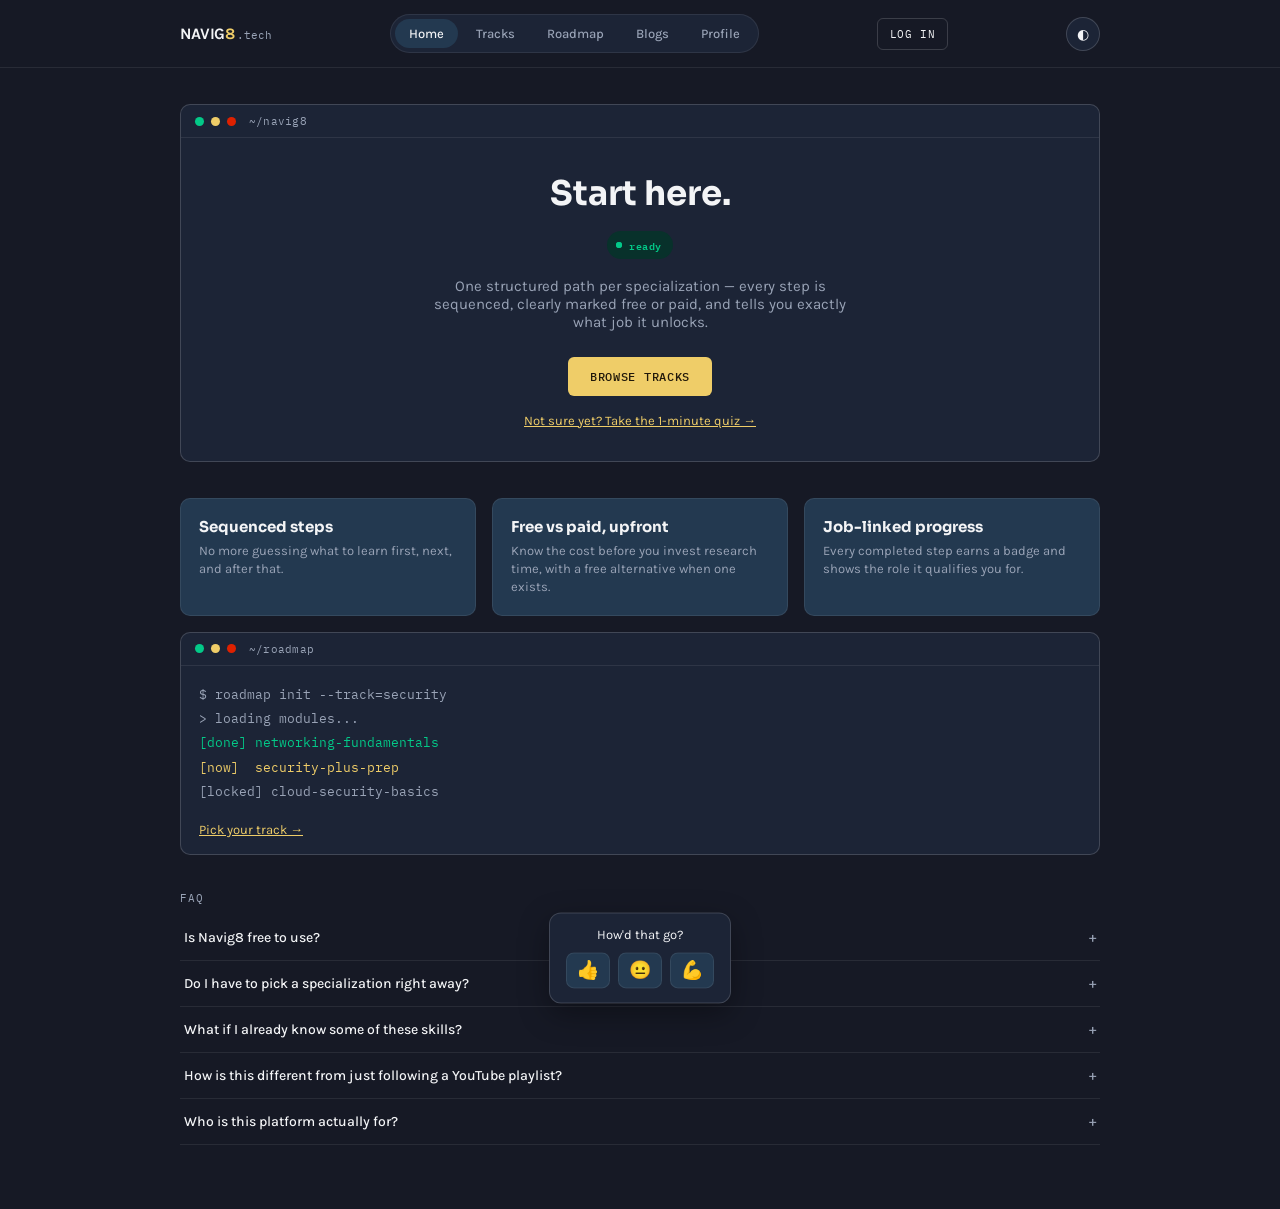
==== index.html @ 95a13a8b "docs: revamp README with professional badges, architecture, and documentation" ====
<!DOCTYPE html>
<html lang="en">

<head>
  <meta charset="UTF-8">
  <meta name="viewport" content="width=device-width, initial-scale=1, viewport-fit=cover">
  <title>Navig8</title>
  <link rel="preconnect" href="https://fonts.googleapis.com">
  <link rel="preconnect" href="https://fonts.gstatic.com" crossorigin>
  <link
    href="https://fonts.googleapis.com/css2?family=Sora:wght@400;600;700;800&family=Karla:wght@400;500;700&family=IBM+Plex+Mono:wght@400;500&display=swap"
    rel="stylesheet">
  <style>
    :root {
      --shadow-grey: #161925;
      --alabaster: #EAEAEA;
      --twilight: #233950;
      --gold: #EFCD68;
      --emerald: #03C988;
      --ochre: #DE2100;

      --bg: var(--shadow-grey);
      --surface: var(--twilight);
      --surface-soft: #1c2436;
      --text: #F3F4F6;
      --text-muted: #99A3B6;
      --border: rgba(255, 255, 255, 0.08);
      --border-strong: rgba(255, 255, 255, 0.16);

      --free-bg: #08312B;
      --free-text: var(--emerald);
      --paid-bg: #3A1409;
      --paid-text: #F0806B;
      --gold-bg: #3A331B;
      --gold-text: var(--gold);
    }

    :root[data-theme="light"] {
      --bg: var(--alabaster);
      --surface: #D2DAEA;
      --surface-soft: #DEE5F1;
      --text: #1B2333;
      --text-muted: #5B6576;
      --border: #B8C4DC;
      --border-strong: #9FB0CF;

      --free-bg: #DEF7EE;
      --free-text: #03966F;
      --paid-bg: #FBE2DC;
      --paid-text: var(--ochre);
      --gold-bg: #FBF0D6;
      --gold-text: #9A7A1E;
    }

    * {
      box-sizing: border-box;
    }

    html,
    body {
      margin: 0;
      height: 100%;
    }

    body {
      background: var(--bg);
      color: var(--text);
      font-family: 'Karla', sans-serif;
      padding-top: env(safe-area-inset-top, 0px);
      padding-bottom: env(safe-area-inset-bottom, 0px);
      -webkit-font-smoothing: antialiased;
      transition: background .2s ease, color .2s ease;
    }

    h1,
    h2,
    h3 {
      font-family: 'Sora', sans-serif;
      margin: 0;
    }

    .mono {
      font-family: 'IBM Plex Mono', monospace;
      letter-spacing: .03em;
    }

    .eyebrow {
      font-family: 'IBM Plex Mono', monospace;
      text-transform: uppercase;
      font-size: 11px;
      letter-spacing: .08em;
      color: var(--text-muted);
    }

    header {
      position: sticky;
      top: 0;
      z-index: 10;
      padding-top: env(safe-area-inset-top, 0px);
      background: var(--bg);
      border-bottom: 1px solid var(--border);
    }

    .nav-inner {
      max-width: 960px;
      margin: 0 auto;
      padding: 14px 20px;
      display: flex;
      align-items: center;
      justify-content: space-between;
      gap: 16px;
    }

    .brand {
      font-size: 16px;
      font-weight: 700;
      letter-spacing: -.01em;
    }

    .brand span {
      color: var(--gold);
    }

    .brand .domain {
      font-family: 'IBM Plex Mono', monospace;
      font-size: 11px;
      color: var(--text-muted);
      font-weight: 400;
      letter-spacing: 0;
      margin-left: 2px;
    }

    nav.tabs {
      display: flex;
      gap: 4px;
      background: var(--surface-soft);
      border: 1px solid var(--border);
      border-radius: 999px;
      padding: 4px;
    }

    nav.tabs button {
      font-family: 'Karla', sans-serif;
      font-size: 13px;
      font-weight: 500;
      background: none;
      border: none;
      color: var(--text-muted);
      padding: 7px 14px;
      border-radius: 999px;
      cursor: pointer;
    }

    nav.tabs button.active {
      background: var(--surface);
      color: var(--text);
    }

    .theme-btn {
      width: 34px;
      height: 34px;
      border-radius: 50%;
      border: 1px solid var(--border-strong);
      background: var(--surface-soft);
      color: var(--text);
      cursor: pointer;
      font-size: 14px;
    }

    .hamburger-btn {
      display: none;
      width: 34px;
      height: 34px;
      border-radius: 8px;
      border: 1px solid var(--border-strong);
      background: var(--surface-soft);
      color: var(--text);
      cursor: pointer;
      align-items: center;
      justify-content: center;
      font-size: 16px;
    }

    @media (max-width:640px) {
      .hamburger-btn {
        display: flex;
      }

      nav.tabs {
        position: fixed;
        top: 0;
        left: 0;
        right: 0;
        height: 100vh;
        flex-direction: column;
        align-items: stretch;
        border-radius: 0;
        background: var(--bg);
        padding: calc(env(safe-area-inset-top, 0px) + 70px) 20px 20px;
        gap: 8px;
        transform: translateY(-100%);
        transition: transform .25s ease;
        z-index: 20;
      }

      nav.tabs.open {
        transform: translateY(0);
      }

      nav.tabs button {
        width: 100%;
        text-align: left;
        padding: 14px 16px;
        font-size: 15px;
      }

      .edit-form {
        grid-template-columns: 1fr;
      }
    }

    main {
      max-width: 960px;
      margin: 0 auto;
      padding: 36px 20px 64px;
    }

    .screen {
      display: none;
    }

    .screen.active {
      display: block;
      animation: fade .25s ease;
    }

    @keyframes fade {
      from {
        opacity: 0;
        transform: translateY(4px);
      }

      to {
        opacity: 1;
        transform: none;
      }
    }

    /* Terminal Design */
    .win {
      background: var(--surface-soft);
      border: 1px solid var(--border-strong);
      border-radius: 10px;
      overflow: hidden;
      position: relative;
    }

    .chrome {
      display: flex;
      align-items: center;
      gap: 7px;
      padding: 9px 14px;
      border-bottom: 1px solid var(--border);
    }

    .chrome .cdot {
      width: 9px;
      height: 9px;
      border-radius: 50%;
      flex: none;
    }

    .chrome .path {
      margin-left: 6px;
      font-family: 'IBM Plex Mono', monospace;
      font-size: 11px;
      color: var(--text-muted);
      letter-spacing: .02em;
    }

    .bracket {
      position: absolute;
      width: 14px;
      height: 14px;
      pointer-events: none;
    }

    .bracket.tl {
      top: -1px;
      left: -1px;
      border-top: 2px solid var(--gold);
      border-left: 2px solid var(--gold);
      border-radius: 5px 0 0 0;
    }

    .bracket.br {
      bottom: -1px;
      right: -1px;
      border-bottom: 2px solid var(--gold);
      border-right: 2px solid var(--gold);
      border-radius: 0 0 5px 0;
    }

    .term-line {
      font-family: 'IBM Plex Mono', monospace;
      font-size: 12.5px;
      line-height: 1.95;
    }

    .track-path {
      font-family: 'IBM Plex Mono', monospace;
      font-size: 10px;
      color: var(--text-muted);
      letter-spacing: .02em;
      margin-bottom: 5px;
    }

    @keyframes ping {
      0% {
        transform: scale(1);
        opacity: .6;
      }

      75%,
      100% {
        transform: scale(2.4);
        opacity: 0;
      }
    }

    .tag-ready {
      display: inline-flex;
      align-items: center;
      gap: 7px;
      font-family: 'IBM Plex Mono', monospace;
      font-size: 10px;
      font-weight: 600;
      letter-spacing: .05em;
      background: var(--free-bg);
      color: var(--free-text);
      padding: 5px 11px 5px 9px;
      border-radius: 999px;
      margin-top: 16px;
    }

    .ping-dot {
      position: relative;
      width: 6px;
      height: 6px;
      flex: none;
    }

    .ping-core {
      position: absolute;
      inset: 0;
      border-radius: 50%;
      background: var(--emerald);
    }

    .ping-ring {
      position: absolute;
      inset: 0;
      border-radius: 50%;
      background: var(--emerald);
      animation: ping 1.8s cubic-bezier(0, 0, .2, 1) infinite;
    }

    /* Landing Page */
    .hero {
      text-align: center;
      padding: 36px 20px 32px;
    }

    .hero h1 {
      font-size: 34px;
      line-height: 1.15;
      max-width: 560px;
      margin: 0 auto;
      min-height: 41px;
    }

    .hero p {
      color: var(--text-muted);
      max-width: 440px;
      margin: 18px auto 26px;
      font-size: 15px;
    }

    .cta {
      font-family: 'IBM Plex Mono', monospace;
      font-size: 12px;
      text-transform: uppercase;
      letter-spacing: .06em;
      background: var(--gold);
      color: #20180A;
      border: none;
      padding: 12px 22px;
      border-radius: 6px;
      cursor: pointer;
      font-weight: 500;
    }

    .stat-grid {
      display: grid;
      grid-template-columns: repeat(3, 1fr);
      gap: 16px;
      margin-top: 36px;
    }

    .stat-card {
      background: var(--surface);
      border: 1px solid var(--border);
      border-radius: 10px;
      padding: 18px;
    }

    .stat-card h3 {
      font-size: 15px;
      margin-bottom: 6px;
    }

    .stat-card p {
      color: var(--text-muted);
      font-size: 13px;
      margin: 0;
      line-height: 1.4;
    }

    .mini-preview {
      margin-top: 16px;
      cursor: pointer;
    }

    .mini-preview:hover {
      border-color: var(--gold);
    }

    /* Tracks Page */
    .segment {
      display: inline-flex;
      gap: 4px;
      background: var(--surface-soft);
      border: 1px solid var(--border);
      border-radius: 999px;
      padding: 4px;
      margin-bottom: 20px;
    }

    .segment button {
      font-family: 'Karla', sans-serif;
      font-size: 13px;
      border: none;
      background: none;
      color: var(--text-muted);
      padding: 7px 16px;
      border-radius: 999px;
      cursor: pointer;
    }

    .segment button.active {
      background: var(--surface);
      color: var(--text);
    }

    .track-grid {
      display: grid;
      grid-template-columns: repeat(auto-fill, minmax(200px, 1fr));
      gap: 12px;
      padding: 16px;
    }

    .track-card {
      background: var(--surface);
      border: 1px solid var(--border);
      border-radius: 10px;
      padding: 14px;
      cursor: pointer;
      position: relative;
    }

    .track-card.selected {
      border-color: var(--gold);
      box-shadow: 0 0 0 1px var(--gold) inset;
    }

    .track-card .row {
      display: flex;
      align-items: flex-start;
      justify-content: space-between;
      gap: 8px;
    }

    .checkbox {
      width: 16px;
      height: 16px;
      border-radius: 50%;
      border: 1px solid var(--border-strong);
      flex: none;
      display: flex;
      align-items: center;
      justify-content: center;
      font-size: 9px;
      margin-top: 1px;
    }

    .track-card.selected .checkbox {
      background: var(--gold);
      border-color: var(--gold);
      color: #20180A;
    }

    .track-card .name {
      font-size: 14px;
      font-weight: 500;
    }

    .track-desc {
      font-size: 11.5px;
      color: var(--text-muted);
      line-height: 1.4;
      margin: 6px 0 0;
    }

    .track-view-bar {
      display: flex;
      align-items: center;
      justify-content: space-between;
      margin-top: 26px;
      padding-top: 18px;
      border-top: 1px solid var(--border);
    }

    .track-view-bar span {
      color: var(--text-muted);
      font-size: 13px;
    }

    /* Roadmap Page */
    .roadmap-head {
      margin-bottom: 22px;
    }

    .roadmap-head .eyebrow {
      margin-bottom: 6px;
    }

    .roadmap-head h2 {
      font-size: 22px;
    }

    .trail-row {
      display: flex;
      gap: 14px;
    }

    .trail-marker {
      display: flex;
      flex-direction: column;
      align-items: center;
      width: 24px;
      flex: none;
    }

    .node {
      width: 20px;
      height: 20px;
      border-radius: 50%;
      flex: none;
    }

    .node.done {
      background: var(--emerald);
    }

    .node.current {
      border: 3px solid var(--gold);
      background: var(--bg);
    }

    .node.locked {
      border: 2px dashed var(--border-strong);
      background: transparent;
    }

    .trail-line {
      width: 2px;
      flex: 1;
      background: var(--border-strong);
      margin: 2px 0;
    }

    .step-card {
      flex: 1;
      background: var(--surface);
      border: 1px solid var(--border);
      border-radius: 10px;
      padding: 16px;
      margin-bottom: 16px;
    }

    .step-card.locked {
      opacity: .55;
    }

    .step-card h3 {
      font-size: 15px;
      margin-bottom: 2px;
    }

    .step-card h3 a {
      color: var(--text);
      text-decoration: none;
      transition: color .2s ease;
    }

    .step-card h3 a:hover {
      color: var(--gold);
      text-decoration: underline;
    }

    .step-provider {
      font-size: 12px;
      color: var(--text-muted);
      margin-bottom: 10px;
    }

    .tag-row {
      display: flex;
      gap: 8px;
      flex-wrap: wrap;
      align-items: center;
    }

    .tag {
      font-family: 'IBM Plex Mono', monospace;
      font-size: 10px;
      text-transform: uppercase;
      letter-spacing: .05em;
      padding: 4px 9px;
      border-radius: 999px;
    }

    .tag.free {
      background: var(--free-bg);
      color: var(--free-text);
    }

    .tag.paid {
      background: var(--paid-bg);
      color: var(--paid-text);
    }

    .tag.unlocks {
      background: var(--gold-bg);
      color: var(--gold-text);
    }

    .tag.public {
      background: var(--free-bg);
      color: var(--free-text);
    }

    .tag.private {
      background: var(--paid-bg);
      color: var(--paid-text);
    }

    .complete-btn {
      margin-top: 12px;
      font-family: 'IBM Plex Mono', monospace;
      font-size: 11px;
      text-transform: uppercase;
      background: var(--gold);
      color: #20180A;
      border: none;
      padding: 8px 14px;
      border-radius: 6px;
      cursor: pointer;
    }

    /* Profile Page */
    .profile-head {
      display: flex;
      align-items: center;
      gap: 14px;
      margin-bottom: 18px;
    }

    .avatar {
      width: 52px;
      height: 52px;
      border-radius: 50%;
      background: var(--surface);
      border: 1px solid var(--border-strong);
      display: flex;
      align-items: center;
      justify-content: center;
      font-family: 'Sora', sans-serif;
      font-weight: 700;
      color: var(--gold);
      overflow: hidden;
      flex: none;
    }

    .avatar img {
      width: 100%;
      height: 100%;
      object-fit: cover;
    }

    .profile-stats {
      display: grid;
      grid-template-columns: repeat(3, 1fr);
      gap: 12px;
      margin-bottom: 28px;
    }

    .profile-stats div {
      background: var(--surface);
      border: 1px solid var(--border);
      border-radius: 10px;
      padding: 14px;
      text-align: center;
    }

    .profile-stats strong {
      display: block;
      font-family: 'Sora', sans-serif;
      font-size: 20px;
    }

    .profile-stats span {
      font-size: 11px;
      color: var(--text-muted);
    }

    .badge-group {
      margin-bottom: 16px;
    }

    .badge-group:last-child {
      margin-bottom: 0;
    }

    .badge-group-header {
      display: flex;
      justify-content: space-between;
      align-items: center;
      border-bottom: 1px solid var(--border);
      padding-bottom: 6px;
      margin-bottom: 8px;
    }

    .badge-group-title {
      font-family: 'IBM Plex Mono', monospace;
      font-size: 11px;
      color: var(--gold);
      text-transform: uppercase;
      letter-spacing: .05em;
    }

    .toggle-visibility-btn {
      background: none;
      border: 1px solid var(--border-strong);
      color: var(--text-muted);
      font-family: 'IBM Plex Mono', monospace;
      font-size: 10px;
      padding: 2px 8px;
      border-radius: 4px;
      cursor: pointer;
    }

    .toggle-visibility-btn:hover {
      color: var(--text);
      border-color: var(--gold);
    }

    .badge-line {
      font-family: 'IBM Plex Mono', monospace;
      font-size: 12.5px;
      padding: 3px 0;
    }

    .badge-line.earned {
      color: var(--emerald);
    }

    .badge-line.empty {
      color: var(--text-muted);
    }

    .portfolio-item {
      display: flex;
      justify-content: space-between;
      align-items: center;
      padding: 10px 0;
      border-bottom: 1px solid var(--border);
      font-family: 'IBM Plex Mono', monospace;
      font-size: 13px;
    }

    .portfolio-item span {
      font-size: 11.5px;
      color: var(--text-muted);
    }

    .empty-note {
      color: var(--text-muted);
      font-size: 13px;
    }

    .edit-form {
      display: grid;
      gap: 12px;
      padding: 16px;
      grid-template-columns: 1fr 1fr;
    }

    .edit-form .full {
      grid-column: 1 / -1;
    }

    .edit-form label {
      display: block;
      font-family: 'IBM Plex Mono', monospace;
      font-size: 10px;
      text-transform: uppercase;
      letter-spacing: .05em;
      color: var(--text-muted);
      margin-bottom: 5px;
    }

    .edit-form input[type="text"],
    .edit-form input[type="url"],
    .edit-form input[type="date"],
    .edit-form select,
    .edit-form textarea {
      width: 100%;
      background: var(--surface);
      border: 1px solid var(--border-strong);
      border-radius: 7px;
      padding: 9px 11px;
      font-family: 'Karla', sans-serif;
      font-size: 13px;
      color: var(--text);
    }

    .edit-form textarea {
      resize: vertical;
      min-height: 60px;
    }

    .check-row {
      display: flex;
      align-items: center;
      gap: 8px;
      font-size: 13px;
      color: var(--text-muted);
    }

    .check-row input {
      width: 15px;
      height: 15px;
    }

    .link-btn {
      background: none;
      border: none;
      color: var(--gold);
      font-family: 'Karla', sans-serif;
      font-size: 13px;
      cursor: pointer;
      text-decoration: underline;
      padding: 0;
    }

    .quiz-option {
      display: block;
      width: 100%;
      text-align: left;
      background: var(--surface);
      border: 1px solid var(--border);
      border-radius: 10px;
      padding: 14px 16px;
      font-family: 'Karla', sans-serif;
      font-size: 14px;
      color: var(--text);
      cursor: pointer;
      margin-bottom: 10px;
    }

    .quiz-option:hover {
      border-color: var(--gold);
    }

    .scroll-top-btn {
      position: fixed;
      bottom: calc(env(safe-area-inset-bottom, 0px) + 22px);
      right: 20px;
      width: 42px;
      height: 42px;
      border-radius: 50%;
      background: var(--gold);
      color: #20180A;
      border: none;
      cursor: pointer;
      font-size: 16px;
      box-shadow: 0 6px 16px rgba(0, 0, 0, .28);
      display: none;
      align-items: center;
      justify-content: center;
      z-index: 15;
    }

    .scroll-top-btn.visible {
      display: flex;
    }

    .coming-soon {
      background: var(--surface);
      border: 1px dashed var(--border-strong);
      border-radius: 10px;
      padding: 22px;
      text-align: center;
    }

    /* FAQ Section */
    .faq-wrap {
      margin-top: 36px;
    }

    .faq-item {
      border-bottom: 1px solid var(--border);
    }

    .faq-q {
      width: 100%;
      text-align: left;
      background: none;
      border: none;
      padding: 14px 4px;
      font-family: 'Karla', sans-serif;
      font-size: 14px;
      font-weight: 500;
      color: var(--text);
      cursor: pointer;
      display: flex;
      justify-content: space-between;
      align-items: center;
      gap: 10px;
    }

    .faq-q .chev {
      color: var(--text-muted);
      transition: transform .2s ease;
      flex: none;
    }

    .faq-item.open .faq-q .chev {
      transform: rotate(45deg);
    }

    .faq-a {
      max-height: 0;
      overflow: hidden;
      transition: max-height .2s ease;
    }

    .faq-item.open .faq-a {
      max-height: 200px;
    }

    .faq-a p {
      margin: 0 4px 14px;
      font-size: 13.5px;
      color: var(--text-muted);
      line-height: 1.5;
    }

    /* Articles Things */
    .article-grid {
      display: grid;
      grid-template-columns: repeat(auto-fill, minmax(220px, 1fr));
      gap: 12px;
      margin-top: 14px;
    }

    .article-card {
      display: block;
      background: var(--surface);
      border: 1px solid var(--border);
      border-radius: 10px;
      padding: 14px;
      text-decoration: none;
      color: inherit;
    }

    .article-card:hover {
      border-color: var(--gold);
    }

    .article-card .src {
      font-family: 'IBM Plex Mono', monospace;
      font-size: 10px;
      color: var(--text-muted);
      text-transform: uppercase;
      letter-spacing: .04em;
      margin-bottom: 6px;
    }

    .article-card .ttl {
      font-size: 13.5px;
      font-weight: 500;
      line-height: 1.35;
    }

    /* Suggested tracks after roadmap */
    .suggest-grid {
      display: grid;
      grid-template-columns: repeat(auto-fill, minmax(180px, 1fr));
      gap: 12px;
      margin-top: 12px;
    }

    .suggest-card {
      background: var(--surface);
      border: 1px solid var(--border);
      border-radius: 10px;
      padding: 13px;
      cursor: pointer;
    }

    .suggest-card:hover {
      border-color: var(--gold);
    }

    .suggest-card .ttl {
      font-size: 13.5px;
      font-weight: 500;
      margin-bottom: 4px;
    }

    .suggest-card .go {
      font-size: 11px;
      color: var(--gold);
    }

    /* Check-in toast */
    .checkin-toast {
      position: fixed;
      left: 50%;
      bottom: 24px;
      transform: translate(-50%, 140%);
      background: var(--surface-soft);
      border: 1px solid var(--border-strong);
      border-radius: 12px;
      padding: 14px 16px;
      box-shadow: 0 10px 30px rgba(0, 0, 0, .35);
      z-index: 30;
      max-width: 320px;
      transition: transform .3s ease;
      text-align: center;
    }

    .checkin-toast.show {
      transform: translate(-50%, 0);
    }

    .checkin-toast p {
      margin: 0 0 10px;
      font-size: 13px;
      color: var(--text);
    }

    .checkin-toast .reacts {
      display: flex;
      gap: 8px;
      justify-content: center;
    }

    .checkin-toast .reacts button {
      font-size: 18px;
      background: var(--surface);
      border: 1px solid var(--border);
      border-radius: 8px;
      padding: 6px 10px;
      cursor: pointer;
    }

    .checkin-toast .reacts button:hover {
      border-color: var(--gold);
    }

    /* Switch-track Confirmation */
    .confirm-backdrop {
      position: fixed;
      inset: 0;
      background: rgba(0, 0, 0, .55);
      display: none;
      align-items: center;
      justify-content: center;
      z-index: 25;
      padding: 20px;
    }

    .confirm-backdrop.show {
      display: flex;
    }

    .confirm-box {
      background: var(--surface-soft);
      border: 1px solid var(--border-strong);
      border-radius: 12px;
      padding: 20px;
      max-width: 360px;
      width: 100%;
    }

    .confirm-box h3 {
      font-size: 15px;
      margin-bottom: 8px;
    }

    .confirm-box p {
      font-size: 13px;
      color: var(--text-muted);
      margin: 0 0 12px;
    }

    .confirm-box textarea {
      width: 100%;
      background: var(--surface);
      border: 1px solid var(--border-strong);
      border-radius: 7px;
      padding: 9px 11px;
      font-family: 'Karla', sans-serif;
      font-size: 13px;
      color: var(--text);
      min-height: 60px;
      margin-bottom: 14px;
    }

    .confirm-box .row {
      display: flex;
      gap: 10px;
    }

    /* Accounts Page */
    .auth-btn {
      font-family: 'IBM Plex Mono', monospace;
      font-size: 11px;
      text-transform: uppercase;
      letter-spacing: .05em;
      background: none;
      border: 1px solid var(--border-strong);
      color: var(--text);
      padding: 8px 12px;
      border-radius: 6px;
      cursor: pointer;
    }

    .auth-btn:hover {
      border-color: var(--gold);
    }

    .nav-auth {
      display: none;
    }

    @media (max-width:640px) {
      .auth-btn {
        display: none;
      }

      nav.tabs .nav-auth {
        display: block;
        margin-top: 8px;
        border-top: 1px solid var(--border);
        border-radius: 0;
      }
    }

    .auth-field {
      margin-bottom: 12px;
    }

    .auth-field label {
      display: block;
      font-family: 'IBM Plex Mono', monospace;
      font-size: 10px;
      text-transform: uppercase;
      letter-spacing: .05em;
      color: var(--text-muted);
      margin-bottom: 5px;
    }

    .auth-field input {
      width: 100%;
      background: var(--surface);
      border: 1px solid var(--border-strong);
      border-radius: 7px;
      padding: 10px 11px;
      font-family: 'Karla', sans-serif;
      font-size: 14px;
      color: var(--text);
    }

    .auth-field input:focus {
      outline: none;
      border-color: var(--gold);
    }

    .auth-hint {
      font-size: 12px;
      color: var(--text-muted);
      margin: -4px 0 12px;
      line-height: 1.4;
    }

    .auth-error,
    .auth-notice {
      display: none;
      border-radius: 7px;
      padding: 9px 11px;
      font-size: 13px;
      margin-bottom: 14px;
      line-height: 1.4;
    }

    .auth-error {
      background: var(--paid-bg);
      color: var(--paid-text);
    }

    .auth-notice {
      background: var(--free-bg);
      color: var(--free-text);
    }

    .field-error {
      color: var(--paid-text);
      font-size: 12px;
      align-self: center;
    }

    .auth-links {
      display: flex;
      justify-content: space-between;
      gap: 10px;
      margin-top: 16px;
      flex-wrap: wrap;
    }

    .auth-foot {
      font-size: 11.5px;
      color: var(--text-muted);
      margin: 18px 0 0;
      padding-top: 12px;
      border-top: 1px solid var(--border);
      line-height: 1.4;
    }

    .recovery-code {
      font-family: 'IBM Plex Mono', monospace;
      font-size: 18px;
      letter-spacing: .12em;
      background: var(--surface);
      border: 1px dashed var(--gold);
      border-radius: 8px;
      padding: 14px;
      text-align: center;
      color: var(--gold);
      user-select: all;
      margin: 12px 0;
    }

    .milestone-card {
      border-color: var(--gold);
    }

    .export-row {
      display: flex;
      gap: 18px;
      flex-wrap: wrap;
      margin-bottom: 8px;
    }

    #printSheet {
      display: none;
    }

    @media print {

      header,
      main,
      .scroll-top-btn,
      .checkin-toast,
      .confirm-backdrop {
        display: none !important;
      }

      html,
      body {
        height: auto !important;
        background: #fff !important;
        color: #111 !important;
      }

      #printSheet {
        display: block !important;
      }
    }

    .tag.duration {
      background: transparent;
      border: 1px solid var(--border-strong);
      color: var(--text-muted);
    }

    .roadmap-progress {
      margin: 0 0 18px;
    }

    .bar-track {
      height: 8px;
      border-radius: 999px;
      background: var(--surface);
      border: 1px solid var(--border-strong);
      overflow: hidden;
    }

    .bar-fill {
      height: 100%;
      background: var(--emerald);
      width: 0;
      transition: width .4s ease;
    }

    .bar-label {
      font-family: 'IBM Plex Mono', monospace;
      font-size: 11px;
      text-transform: uppercase;
      letter-spacing: .05em;
      color: var(--text-muted);
      margin-top: 6px;
    }

    #roadmapArticleWrap {
      margin-bottom: 20px;
    }

    .milestone-card {
      border: 1px solid var(--gold);
      border-radius: 10px;
      padding: 14px 16px;
      margin-bottom: 14px;
    }

    .milestone-card h3 {
      font-size: 15px;
      margin-bottom: 4px;
    }


    .back-btn,
    .drawer-back {
      font-family: 'IBM Plex Mono', monospace;
      font-size: 11px;
      text-transform: uppercase;
      letter-spacing: .05em;
      background: none;
      border: 1px solid var(--border-strong);
      color: var(--text);
      padding: 8px 12px;
      border-radius: 6px;
      cursor: pointer;
      white-space: nowrap;
    }

    .back-btn:hover,
    .drawer-back:hover {
      border-color: var(--gold);
    }

    .drawer-back {
      display: none;
    }

    @media (max-width:640px) {
      nav.tabs .drawer-back {
        display: block;
        margin-bottom: 8px;
        text-align: left;
        border: none;
        color: var(--gold);
        font-size: 13px;
      }

      .back-btn {
        padding: 7px 9px;
      }
    }

    .back-btn {
      display: none;
    }

    @media (max-width:900px) {
      .back-btn.show {
        display: inline-block;
      }
    }

    .pw-wrap {
      position: relative;
    }

    .pw-wrap input {
      padding-right: 70px;
    }

    .pw-toggle {
      position: absolute;
      right: 6px;
      top: 50%;
      transform: translateY(-50%);
      background: none;
      border: none;
      cursor: pointer;
      color: var(--gold);
      font-family: 'IBM Plex Mono', monospace;
      font-size: 11px;
      text-transform: uppercase;
      letter-spacing: .05em;
      padding: 6px 8px;
      border-radius: 5px;
    }

    .pw-toggle:hover {
      background: var(--surface-soft);
    }

    .auth-field input.invalid {
      border-color: var(--paid-text);
    }

    .auth-fe {
      color: var(--paid-text);
      font-size: 12.5px;
      margin-top: 5px;
      line-height: 1.4;
    }

    .auth-fe:empty {
      display: none;
    }

    .pw-rules {
      display: flex;
      gap: 12px;
      flex-wrap: wrap;
      font-size: 12px;
      color: var(--text-muted);
      margin: 6px 0 14px;
    }

    .pw-rules span::before {
      content: '○ ';
    }

    .pw-rules span.ok {
      color: var(--free-text);
    }

    .pw-rules span.ok::before {
      content: '✓ ';
    }

    .pw-rules span.bad {
      color: var(--paid-text);
    }

    .pw-rules span.bad::before {
      content: '✗ ';
    }

    .user-chip {
      display: none;
      font-family: 'IBM Plex Mono', monospace;
      font-size: 11px;
      color: var(--emerald);
      letter-spacing: .04em;
      white-space: nowrap;
    }

    .user-chip.on {
      display: inline-block;
    }

    .nav-user {
      display: none;
    }

    @media (max-width:640px) {
      .user-chip.on {
        display: none;
      }

      nav.tabs .nav-user {
        display: block;
        font-family: 'IBM Plex Mono', monospace;
        font-size: 12px;
        color: var(--emerald);
        padding: 10px 16px 0;
      }

      nav.tabs .nav-user:empty {
        display: none;
      }
    }

    .auth-toast {
      position: fixed;
      top: 78px;
      left: 50%;
      transform: translate(-50%, -20px);
      opacity: 0;
      pointer-events: none;
      background: var(--free-bg);
      color: var(--free-text);
      border: 1px solid var(--emerald);
      border-radius: 10px;
      padding: 10px 16px;
      font-size: 14px;
      z-index: 40;
      max-width: 90vw;
      text-align: center;
      transition: opacity .25s ease, transform .25s ease;
    }

    .auth-toast.show {
      opacity: 1;
      transform: translate(-50%, 0);
    }

    @keyframes shake {

      0%,
      100% {
        transform: translateX(0);
      }

      25% {
        transform: translateX(-5px);
      }

      75% {
        transform: translateX(5px);
      }
    }

    .shake {
      animation: shake .3s ease;
    }
  </style>
</head>

<body>

  <header>
    <div class="nav-inner">
      <div class="brand" style="cursor:pointer;" onclick="goTo('home')">NAVIG<span>8</span><span
          class="domain">.tech</span></div>
      <button class="back-btn" id="backBtn" onclick="goBack()" aria-label="Go back">← Back</button>
      <nav class="tabs" id="tabs">
        <button class="drawer-back" type="button" onclick="document.getElementById('tabs').classList.remove('open')">←
          Back</button>
        <button data-screen="home" class="active">Home</button>
        <button data-screen="tracks">Tracks</button>
        <button data-screen="roadmap">Roadmap</button>
        <button data-screen="blogs">Blogs</button>
        <button data-screen="profile">Profile</button>
        <div class="nav-user" id="navUser"></div>
        <button class="nav-auth" id="navAuthBtn" onclick="onAuthBtn()">Log in</button>
      </nav>
      <span class="user-chip" id="userChip"></span>
      <button class="auth-btn" id="authBtn" onclick="onAuthBtn()">Log in</button>
      <button class="theme-btn" id="themeBtn" aria-label="Toggle theme">◐</button>
      <button class="hamburger-btn" id="hamburgerBtn" aria-label="Menu">☰</button>
    </div>
  </header>

  <main>

    <section class="screen active" id="screen-home">
      <div class="win">
        <div class="chrome">
          <div class="cdot" style="background:var(--emerald);"></div>
          <div class="cdot" style="background:var(--gold);"></div>
          <div class="cdot" style="background:var(--ochre);"></div>
          <span class="path">~/navig8</span>
        </div>
        <div class="hero">
          <h1 id="heroTitle"></h1>
          <div class="tag-ready">
            <span class="ping-dot"><span class="ping-core"></span><span class="ping-ring"></span></span>
            ready
          </div>
          <p>One structured path per specialization — every step is sequenced, clearly marked free or paid, and tells
            you exactly what job it unlocks.</p>
          <button class="cta" onclick="goTo('tracks')">Browse tracks</button>
          <div style="margin-top:14px;"><button class="link-btn" onclick="goTo('quiz')">Not sure yet? Take the 1-minute
              quiz →</button></div>
        </div>
      </div>
      <div class="stat-grid">
        <div class="stat-card">
          <h3>Sequenced steps</h3>
          <p>No more guessing what to learn first, next, and after that.</p>
        </div>
        <div class="stat-card">
          <h3>Free vs paid, upfront</h3>
          <p>Know the cost before you invest research time, with a free alternative when one exists.</p>
        </div>
        <div class="stat-card">
          <h3>Job-linked progress</h3>
          <p>Every completed step earns a badge and shows the role it qualifies you for.</p>
        </div>
      </div>
      <div class="win mini-preview" onclick="goTo('tracks')">
        <div class="chrome">
          <div class="cdot" style="background:var(--emerald);"></div>
          <div class="cdot" style="background:var(--gold);"></div>
          <div class="cdot" style="background:var(--ochre);"></div>
          <span class="path">~/roadmap</span>
        </div>
        <div class="term-line" style="padding:16px 18px;">
          <div style="color:var(--text-muted);">$ roadmap init --track=security</div>
          <div style="color:var(--text-muted);">&gt; loading modules...</div>
          <div style="color:var(--emerald);">[done] networking-fundamentals</div>
          <div style="color:var(--gold);">[now]&nbsp; security-plus-prep</div>
          <div style="color:var(--text-muted);">[locked] cloud-security-basics</div>
        </div>
        <div style="padding:0 18px 16px;"><button class="link-btn">Pick your track →</button></div>
      </div>

      <div class="faq-wrap">
        <div class="eyebrow" style="margin-bottom:10px;">FAQ</div>
        <div id="faqHome"></div>
      </div>
    </section>

    <section class="screen" id="screen-blogs">
      <div class="eyebrow" style="margin-bottom:2px;">Blogs &amp; Articles</div>
      <p class="empty-note" style="margin:6px 0 14px;">Curated developer articles and career guides from around the web.
      </p>
      <div class="article-grid" id="blogsPageArticles"></div>
    </section>

    <section class="screen" id="screen-quiz">
      <div class="eyebrow" style="margin-bottom:10px;">Not sure which track?</div>
      <div id="quizBody"></div>
    </section>

    <section class="screen" id="screen-tracks">
      <div class="eyebrow" style="margin-bottom:2px;">Track selection</div>
      <p class="empty-note" style="margin:6px 0 14px;">Pick one track to start with — click a selected track again to
        undo your selection.</p>
      <div style="margin-bottom:14px;"><button class="link-btn" onclick="goTo('quiz')">Still deciding? Take the quiz
          →</button></div>
      <div class="segment" id="trackSegment">
        <button data-mode="specialization" class="active">By specialization</button>
        <button data-mode="skill">By skill</button>
      </div>
      <div class="win">
        <div class="chrome">
          <div class="cdot" style="background:var(--emerald);"></div>
          <div class="cdot" style="background:var(--gold);"></div>
          <div class="cdot" style="background:var(--ochre);"></div>
          <span class="path" id="tracksPath">~/tracks</span>
        </div>
        <div class="track-grid" id="trackGrid"></div>
      </div>
      <div class="track-view-bar">
        <span id="selectedCount">No track selected yet</span>
        <button class="cta" id="viewRoadmapBtn" onclick="goToRoadmap()">View roadmap</button>
      </div>

      <div class="faq-wrap">
        <div class="eyebrow" style="margin-bottom:10px;">FAQ</div>
        <div id="faqTracks"></div>
      </div>
    </section>

    <section class="screen" id="screen-roadmap">
      <div class="roadmap-head">
        <div class="eyebrow">Track</div>
        <h2 id="roadmapTitle">—</h2>
        <p class="empty-note" id="roadmapNote" style="margin:8px 0 0;">Preview the full path below, then start when
          you're ready.</p>
        <button class="cta" id="startLearningBtn" style="margin-top:14px;" onclick="startLearning()">Start
          learning</button>
      </div>
      <div class="win" id="roadmapTerm" style="margin-bottom:20px;">
        <div class="chrome">
          <div class="cdot" style="background:var(--emerald);"></div>
          <div class="cdot" style="background:var(--gold);"></div>
          <div class="cdot" style="background:var(--ochre);"></div>
          <span class="path" id="roadmapTermPath">~/roadmap</span>
        </div>
        <div class="term-line" id="roadmapTermBody" style="padding:14px 18px;"></div>
      </div>
      <div class="roadmap-progress" id="roadmapProgress" style="display:none;"></div>
      <div id="roadmapMilestone"></div>
      <div id="roadmapArticleWrap" style="display:none;">
        <div class="eyebrow" style="margin-bottom:6px;">Read before you start</div>
        <div id="roadmapArticleBox"></div>
      </div>
      <div id="trail"></div>

      <div id="suggestWrap" style="margin-top:8px;">
        <div class="eyebrow" style="margin-bottom:4px;">Explore next</div>
        <p class="empty-note">Related tracks, once you're ready for more.</p>
        <div class="suggest-grid" id="suggestGrid"></div>
      </div>

      <div class="faq-wrap">
        <div class="eyebrow" style="margin-bottom:10px;">FAQ</div>
        <div id="faqRoadmap"></div>
      </div>
    </section>

    <section class="screen" id="screen-auth">
      <div class="win" style="max-width:440px; margin:0 auto;">
        <div class="chrome">
          <div class="cdot" style="background:var(--emerald);"></div>
          <div class="cdot" style="background:var(--gold);"></div>
          <div class="cdot" style="background:var(--ochre);"></div>
          <span class="path" id="authPath">~/auth/login</span>
        </div>
        <div style="padding:20px;">
          <div class="segment" id="authSeg">
            <button type="button" data-mode="login" class="active" onclick="setAuthMode('login')">Log in</button>
            <button type="button" data-mode="signup" onclick="setAuthMode('signup')">Sign up</button>
          </div>
          <div class="auth-error" id="storageWarn" role="alert"></div>
          <div class="auth-notice" id="authNotice" role="status"></div>
          <div class="auth-error" id="authError" role="alert"></div>

          <form id="loginForm" novalidate onsubmit="submitLogin(event); return false;">
            <div class="auth-field">
              <label for="l-email">Email</label>
              <input type="email" id="l-email" autocomplete="email" maxlength="254">
            </div>
            <div class="auth-field">
              <label for="l-password">Password</label>
              <input type="password" id="l-password" autocomplete="current-password" maxlength="128">
            </div>
            <button class="cta" type="submit" id="loginSubmit" style="width:100%;">Log in</button>
            <div class="auth-links">
              <button type="button" class="link-btn" onclick="setAuthMode('forgot')">Forgot password?</button>
              <button type="button" class="link-btn" onclick="setAuthMode('signup')">Create an account</button>
            </div>
          </form>

          <form id="signupForm" novalidate style="display:none;" onsubmit="submitSignup(event); return false;">
            <div class="auth-field">
              <label for="s-name">Full name</label>
              <input type="text" id="s-name" autocomplete="name" maxlength="80">
            </div>
            <div class="auth-field">
              <label for="s-email">Email</label>
              <input type="email" id="s-email" autocomplete="email" maxlength="254">
            </div>
            <div class="auth-field">
              <label for="s-password">Password</label>
              <input type="password" id="s-password" autocomplete="new-password" maxlength="128">
            </div>
            <div class="pw-rules" id="pwRules" aria-live="polite"><span data-r="len">8+ characters</span><span
                data-r="letter">a letter</span><span data-r="num">a number</span></div>
            <div class="auth-field">
              <label for="s-password2">Confirm password</label>
              <input type="password" id="s-password2" autocomplete="new-password" maxlength="128">
            </div>
            <button class="cta" type="submit" id="signupSubmit" style="width:100%;">Create account</button>
            <div class="auth-links">
              <button type="button" class="link-btn" onclick="setAuthMode('login')">I already have an account</button>
            </div>
          </form>

          <form id="forgotForm" novalidate style="display:none;" onsubmit="submitForgot(event); return false;">
            <p class="empty-note" style="margin:0 0 14px;">Enter your email and the recovery code you saved when you
              created your account, then choose a new password.</p>
            <div class="auth-field">
              <label for="fp-email">Email</label>
              <input type="email" id="fp-email" autocomplete="email" maxlength="254">
            </div>
            <div class="auth-field">
              <label for="fp-code">Recovery code</label>
              <input type="text" id="fp-code" autocomplete="off" maxlength="32" placeholder="XXXX-XXXX-XXXX-XXXX">
            </div>
            <div class="auth-field">
              <label for="fp-password">New password</label>
              <input type="password" id="fp-password" autocomplete="new-password" maxlength="128">
              <div class="pw-rules" id="pwRulesF" aria-live="polite"><span data-r="len">8+ characters</span><span
                  data-r="letter">a letter</span><span data-r="num">a number</span></div>
            </div>
            <div class="auth-field">
              <label for="fp-password2">Confirm new password</label>
              <input type="password" id="fp-password2" autocomplete="new-password" maxlength="128">
            </div>
            <button class="cta" type="submit" id="forgotSubmit" style="width:100%;">Reset password</button>
            <div class="auth-links">
              <button type="button" class="link-btn" onclick="setAuthMode('login')">Back to log in</button>
            </div>
          </form>

          <div id="recoveryPanel" style="display:none;">
            <h3 style="font-size:16px; margin-bottom:6px;">Save your recovery code</h3>
            <p class="empty-note" style="margin:0;">This is the only way to reset your password. It is shown once and
              can't be viewed again. Keep it somewhere safe.</p>
            <div class="recovery-code" id="recoveryCode"></div>
            <div style="display:flex; gap:14px; align-items:center; margin-bottom:14px;">
              <button type="button" class="link-btn" onclick="copyRecoveryCode()" id="copyCodeBtn">Copy code</button>
            </div>
            <div class="check-row" style="margin-bottom:14px;">
              <input type="checkbox" id="recoverySaved" onchange="byId('recoveryContinue').disabled = !this.checked">
              <label for="recoverySaved" style="font-size:13px; color:var(--text-muted);">I have saved my recovery
                code</label>
            </div>
            <button class="cta" type="button" id="recoveryContinue" disabled style="width:100%;"
              onclick="continueFromRecovery()">Continue</button>
          </div>

          <p class="auth-foot">Prototype note: accounts are stored in this browser only. Passwords are hashed before
            saving, but a real launch would use a server such as Supabase for sign-in.</p>
        </div>
      </div>
    </section>

    <section class="screen" id="screen-profile">
      <div class="profile-head">
        <div class="avatar" id="avatarBox">M</div>
        <div style="flex:1;">
          <h2 id="profileName" style="font-size:18px;">Marco Dela Torre</h2>
          <div class="eyebrow" id="profileMeta">2nd Year · BSIT</div>
          <span class="tag" id="visibilityTag" style="margin-top:6px; display:inline-block;"></span>
        </div>
        <button class="link-btn" onclick="toggleEditProfile()" id="editToggleBtn">Edit profile</button>
      </div>

      <div class="win" id="editFormWrap" style="display:none; margin-bottom:24px;">
        <div class="chrome">
          <div class="cdot" style="background:var(--emerald);"></div>
          <div class="cdot" style="background:var(--gold);"></div>
          <div class="cdot" style="background:var(--ochre);"></div>
          <span class="path">~/profile/edit</span>
        </div>
        <div class="edit-form">
          <div class="full">
            <label>Photo URL (optional)</label>
            <input type="text" id="f-photo" placeholder="https://...">
          </div>
          <div>
            <label>Full name</label>
            <input type="text" id="f-name" placeholder="Full name">
          </div>
          <div>
            <label>School</label>
            <input type="text" id="f-school" placeholder="School">
          </div>
          <div>
            <label>Year level</label>
            <select id="f-year">
              <option>1st Year</option>
              <option>2nd Year</option>
              <option>3rd Year</option>
              <option>4th Year</option>
            </select>
          </div>
          <div>
            <label>Birthday</label>
            <input type="date" id="f-birthday">
          </div>
          <div class="full">
            <label>Short bio</label>
            <textarea id="f-bio" placeholder="A line or two about you"></textarea>
          </div>
          <div class="full">
            <label>Portfolio / contact link</label>
            <input type="url" id="f-link" placeholder="https://...">
          </div>
          <div class="full check-row">
            <input type="checkbox" id="f-showmeta">
            <label style="margin:0; text-transform:none; font-size:13px; color:var(--text-muted);" for="f-showmeta">Show
              my school &amp; year on my portfolio</label>
          </div>
          <div class="full check-row">
            <input type="checkbox" id="f-public">
            <label style="margin:0; text-transform:none; font-size:13px; color:var(--text-muted);" for="f-public">Make
              my profile public (visible to others)</label>
          </div>
          <div class="full" style="display:flex; gap:10px;">
            <button class="cta" onclick="saveProfile()">Save</button><span class="field-error" id="p-error"></span>
            <button class="link-btn" onclick="toggleEditProfile()">Cancel</button>
          </div>
        </div>
      </div>

      <div class="profile-stats">
        <div><strong id="statTracks">0</strong><span>Tracks</span></div>
        <div><strong id="statBadges">0</strong><span>Badges</span></div>
        <div><strong id="statSteps">0</strong><span>Steps done</span></div>
      </div>

      <div class="win" style="margin-bottom:20px;">
        <div class="chrome">
          <div class="cdot" style="background:var(--emerald);"></div>
          <div class="cdot" style="background:var(--gold);"></div>
          <div class="cdot" style="background:var(--ochre);"></div>
          <span class="path">~/profile/badges</span>
        </div>
        <div id="badgeGrid" style="padding:14px 18px;"></div>
      </div>

      <div class="win" style="margin-bottom:20px;">
        <div class="chrome">
          <div class="cdot" style="background:var(--emerald);"></div>
          <div class="cdot" style="background:var(--gold);"></div>
          <div class="cdot" style="background:var(--ochre);"></div>
          <span class="path">~/profile/milestones</span>
        </div>
        <div id="milestoneList" style="padding:14px 18px;"></div>
      </div>

      <div class="win">
        <div class="chrome">
          <div class="cdot" style="background:var(--emerald);"></div>
          <div class="cdot" style="background:var(--gold);"></div>
          <div class="cdot" style="background:var(--ochre);"></div>
          <span class="path">~/profile/portfolio</span>
        </div>
        <div style="padding:14px 18px;">
          <div class="term-line" id="portfolioMeta" style="color:var(--text-muted); display:none;"></div>
          <div class="term-line" style="color:var(--text-muted); margin-bottom:6px;">$ ls ~/portfolio</div>
          <div id="portfolioList"></div>
          <div id="addCertForm"
            style="display:none; margin-top:14px; padding-top:14px; border-top:1px solid var(--border);">
            <div class="edit-form" style="padding:0;">
              <div><label>Certificate title</label><input type="text" id="c-title" placeholder="e.g. Google IT Support">
              </div>
              <div><label>Issuer</label><input type="text" id="c-issuer" placeholder="e.g. Coursera"></div>
              <div class="full"><label>Certificate file (optional · PNG, JPG or PDF, up to 700 KB)</label><input
                  type="file" id="c-file" accept="image/png,image/jpeg,application/pdf"></div>
              <div class="full"><label>Verification URL (optional)</label><input type="url" id="c-link"
                  placeholder="Paste the Coursera / Cisco / credential link employers can open">
              </div>
              <div class="full" style="display:flex; gap:10px;">
                <button class="cta" onclick="saveExternalCert()">Add</button><span class="field-error"
                  id="c-error"></span>
                <button class="link-btn" onclick="toggleAddCert()">Cancel</button>
              </div>
            </div>
          </div>
          <button class="link-btn" style="margin-top:14px;" onclick="toggleAddCert()" id="addCertToggle">+ Add outside
            certificate</button>
        </div>
      </div>

      <div class="export-row">
        <button class="link-btn" onclick="exportPdf()">Export as PDF</button>
        <button class="link-btn" onclick="downloadPublicSummary()">Download shareable summary (HTML)</button>
      </div>

      <div class="faq-wrap">
        <div class="eyebrow" style="margin-bottom:10px;">FAQ</div>
        <div id="faqProfile"></div>
      </div>
    </section>

  </main>

  <div class="confirm-backdrop" id="previewModal" onclick="if(event.target===this)closePreview()">
    <div class="confirm-box" style="max-width:640px; width:92vw;">
      <h3 id="previewTitle">Preview</h3>
      <div id="previewBody" style="margin:10px 0; text-align:center;"></div>
      <div class="row" id="previewActions"></div>
    </div>
  </div>
  <div id="printSheet"></div>
  <div class="auth-toast" id="authToast" role="status"></div>

  <button class="scroll-top-btn" id="scrollTopBtn" aria-label="Back to top"
    onclick="window.scrollTo({top:0,behavior:'smooth'})">↑</button>

  <div class="checkin-toast" id="checkinToast">
    <p id="checkinText">How'd that go?</p>
    <div class="reacts">
      <button onclick="dismissCheckin()">👍</button>
      <button onclick="dismissCheckin()">😐</button>
      <button onclick="dismissCheckin()">💪</button>
    </div>
  </div>

  <div class="confirm-backdrop" id="switchConfirm">
    <div class="confirm-box">
      <h3>Switch away from <span id="switchFromTrack"></span>?</h3>
      <p>You haven't finished this track yet. Mind sharing why you're switching? (optional)</p>
      <textarea id="switchReason" placeholder="e.g. realized it's not for me, exploring options..."></textarea>
      <div class="row">
        <button class="cta" onclick="confirmSwitch()">Switch anyway</button>
        <button class="link-btn" onclick="cancelSwitch()">Stay on this track</button>
      </div>
    </div>
  </div>

  <script>
    // Theme Toggle
    const root = document.documentElement;
    try {
      const saved = localStorage.getItem('crp-theme');
      if (saved === 'light') root.setAttribute('data-theme', 'light');
    } catch (e) { }
    document.getElementById('themeBtn').onclick = () => {
      const isLight = root.getAttribute('data-theme') === 'light';
      if (isLight) root.removeAttribute('data-theme'); else root.setAttribute('data-theme', 'light');
      try { localStorage.setItem('crp-theme', isLight ? 'dark' : 'light'); } catch (e) { }
    };

    // Navigation
    const tabs = document.querySelectorAll('#tabs button[data-screen]');
    function typeHero() {
      const el = document.getElementById('heroTitle');
      const text = 'Start here.';
      el.textContent = '';
      let i = 0;
      const iv = setInterval(() => {
        el.textContent += text[i];
        i++;
        if (i >= text.length) clearInterval(iv);
      }, 60);
    }
    const navStack = [];
    function goBack() { const p = navStack.pop(); if (p) goTo(p, true); }
    function goTo(name, noPush) {
      if (name === 'profile' && !currentUser) { afterAuth = () => goTo('profile'); openAuth('login', 'Log in to see your profile and portfolio.'); return; }
      const prevEl = document.querySelector('.screen.active');
      const prevName = prevEl ? prevEl.id.replace('screen-', '') : null;
      if (!noPush && prevName && prevName !== name && prevName !== 'auth') navStack.push(prevName);
      document.querySelectorAll('.screen').forEach(s => s.classList.remove('active'));
      document.getElementById('backBtn').classList.toggle('show', navStack.length > 0 && name !== 'home');
      document.getElementById('screen-' + name).classList.add('active');
      tabs.forEach(t => t.classList.toggle('active', t.dataset.screen === name));
      document.getElementById('tabs').classList.remove('open');
      window.scrollTo({ top: 0 });
      if (name === 'home') typeHero();
      if (name === 'blogs') renderBlogsPage();
    }
    tabs.forEach(t => t.onclick = () => t.dataset.screen === 'roadmap' ? goToRoadmap() : goTo(t.dataset.screen));

    document.getElementById('hamburgerBtn').onclick = (e) => { e.stopPropagation(); document.getElementById('tabs').classList.toggle('open'); };
    document.addEventListener('click', (e) => {
      const tabsEl = document.getElementById('tabs');
      const hb = document.getElementById('hamburgerBtn');
      if (tabsEl.classList.contains('open') && !tabsEl.contains(e.target) && !hb.contains(e.target)) tabsEl.classList.remove('open');
    });

    const scrollBtn = document.getElementById('scrollTopBtn');
    window.addEventListener('scroll', () => {
      scrollBtn.classList.toggle('visible', window.scrollY > 300);
    });

    // Tracks
    const specializations = [
      { name: 'Cybersecurity', desc: 'Protecting systems, networks, and data from attacks — monitoring, incident response, and closing security gaps.' },
      { name: 'Cloud Computing', desc: 'Designing and running infrastructure on platforms like AWS or Azure — scaling apps and managing cloud resources.' },
      { name: 'Networking', desc: 'Keeping devices and systems connected — routing, switching, and network administration.' },
      { name: 'Software & Web Development', desc: 'Building the apps and websites people actually use, frontend or backend.' },
      { name: 'Data Science', desc: "Digging through data to find patterns and turn them into decisions." },
      { name: 'Data Engineering', desc: "Building the pipelines that move and clean data so it's usable by everyone else." },
      { name: 'Machine Learning & AI', desc: 'Training models that learn from data to make predictions or automate decisions.' },
      { name: 'Database Administration', desc: 'Designing, securing, and maintaining the databases that store everything an app needs.' },
      { name: 'DevOps', desc: 'Automating how software gets built, tested, and shipped, and keeping it running once live.' },
      { name: 'Mobile App Development', desc: 'Building apps people use on their phones, iOS or Android.' },
      { name: 'Game Development', desc: 'Building the logic, graphics, and systems behind games.' },
      { name: 'UI/UX Design', desc: 'Designing how an app looks and feels to use, then testing it with real people.' },
      { name: 'QA & Software Testing', desc: "Finding what's broken before users do — test plans, automation, and bug tracking." },
      { name: 'IT Support & Systems Administration', desc: "Keeping an organization's computers, servers, and accounts running day to day." },
    ];
    const skills = ['Python', 'Networking Basics', 'Cloud Fundamentals', 'Web Development', 'SQL', 'Linux'];
    const relatedTracksMap = {
      'Cybersecurity': ['Networking', 'Cloud Computing'],
      'Cloud Computing': ['DevOps', 'Cybersecurity'],
      'Networking': ['Cybersecurity', 'IT Support & Systems Administration'],
      'Software & Web Development': ['Mobile App Development', 'UI/UX Design'],
      'Data Science': ['Machine Learning & AI', 'Data Engineering'],
      'Data Engineering': ['Data Science', 'Cloud Computing'],
      'Machine Learning & AI': ['Data Science', 'Data Engineering'],
      'Database Administration': ['Data Engineering', 'Networking'],
      'DevOps': ['Cloud Computing', 'Networking'],
      'Mobile App Development': ['Software & Web Development', 'UI/UX Design'],
      'Game Development': ['Software & Web Development', 'UI/UX Design'],
      'UI/UX Design': ['Software & Web Development', 'Mobile App Development'],
      'QA & Software Testing': ['Software & Web Development', 'DevOps'],
      'IT Support & Systems Administration': ['Networking', 'Cybersecurity'],
    };
    const trackArticles = {
      'Cybersecurity': { title: 'Cybersecurity Career Paths: 2026 Job Guide', source: 'Pluralsight', url: 'https://pluralsight.com/resources/blog/cybersecurity/cybersecurity-career-guide-2025' },
      'Cloud Computing': { title: 'What is Cloud Computing?', source: 'AWS', url: 'https://aws.amazon.com/what-is-cloud-computing/' },
      'Networking': { title: 'How to Become a Network Engineer: Your 2026 Guide', source: 'Coursera', url: 'https://www.coursera.org/articles/how-to-become-a-network-engineer' },
      'Software & Web Development': { title: 'About Learn Web Development', source: 'MDN Web Docs', url: 'https://developer.mozilla.org/en-US/docs/Learn_web_development/About' },
      'Data Science': { title: 'How to Become a Data Scientist in 2026', source: 'DataCamp', url: 'https://www.datacamp.com/tutorial/how-to-become-a-data-scientist' },
      'Data Engineering': { title: 'The Best Free Resources to Learn Data Engineering', source: 'DataCamp', url: 'https://www.datacamp.com/blog/top-free-data-engineering-resources' },
      'Machine Learning & AI': { title: 'Free AI Learning Resources for Engineering Students', source: 'FACE Prep', url: 'https://faceprep.in/article/free-ai-learning-resources-for-indian-engineering-students-2026/' },
      'Database Administration': { title: 'Become a PostgreSQL DBA', source: 'Hackr.io', url: 'https://hackr.io/tutorial/become-a-postgresql-dba' },
      'DevOps': { title: 'How to Become a DevOps Engineer', source: 'Coursera', url: 'https://www.coursera.org/articles/how-to-become-a-devops-engineer' },
      'Mobile App Development': { title: 'Build Your First Android App', source: 'Android Developers', url: 'https://developer.android.com/get-started/overview' },
      'Game Development': { title: 'Free Course: Master the Unreal Engine', source: 'GameDev Academy', url: 'https://gamedevacademy.org/unreal-engine-complete-course/' },
      'UI/UX Design': { title: 'Career Spotlight: UX Designer', source: 'Coursera', url: 'https://www.coursera.org/articles/ux-designer-video' },
      'QA & Software Testing': { title: "Review: A Beginner's Guide to Manual QA Testing", source: 'Class Central', url: 'https://classcentral.com/report/?p=86810' },
      'IT Support & Systems Administration': { title: '7 Steps to Start Your Linux SysAdmin Career', source: 'Linux Foundation', url: 'https://www.linuxfoundation.org/blog/7-steps-to-start-your-linux-sysadmin-career-2' },
    };
    const homeArticles = [
      { title: 'Cybersecurity Career Paths: 2026 Job Guide', source: 'Pluralsight', url: 'https://pluralsight.com/resources/blog/cybersecurity/cybersecurity-career-guide-2025' },
      { title: 'The Best Free Resources to Learn Data Engineering', source: 'DataCamp', url: 'https://www.datacamp.com/blog/top-free-data-engineering-resources' },
      { title: 'Free AI Learning Resources for Engineering Students', source: 'FACE Prep', url: 'https://faceprep.in/article/free-ai-learning-resources-for-indian-engineering-students-2026/' },
      { title: 'About Learn Web Development', source: 'MDN Web Docs', url: 'https://developer.mozilla.org/en-US/docs/Learn_web_development/About' },
    ];
    const selectedTracks = new Set();
    let trackMode = 'specialization';
    function getDesc(name) {
      const s = specializations.find(x => x.name === name);
      return s ? s.desc : '';
    }
    function slugify(name) {
      return name.toLowerCase().replace(/&/g, 'n').replace(/[^a-z0-9]+/g, '-').replace(/^-+|-+$/g, '');
    }

    function renderTracks() {
      const grid = document.getElementById('trackGrid');
      const pathEl = document.getElementById('tracksPath');
      if (trackMode === 'specialization') {
        pathEl.textContent = '~/tracks';
        grid.innerHTML = specializations.map(s => `
        <div class="track-card ${selectedTracks.has(s.name) ? 'selected' : ''}" onclick="toggleTrack('${s.name}')">
          <div class="bracket tl"></div><div class="bracket br"></div>
          <div class="track-path">~/tracks/${slugify(s.name)}</div>
          <div class="row">
            <div class="name">${s.name}</div>
            <div class="checkbox">${selectedTracks.has(s.name) ? '✓' : ''}</div>
          </div>
          <p class="track-desc">${s.desc}</p>
        </div>
      `).join('');
      } else {
        pathEl.textContent = '~/skills';
        grid.innerHTML = skills.map(name => `
        <div class="track-card ${selectedTracks.has(name) ? 'selected' : ''}" onclick="toggleTrack('${name}')">
          <div class="bracket tl"></div><div class="bracket br"></div>
          <div class="track-path">~/skills/${slugify(name)}</div>
          <div class="row">
            <div class="name">${name}</div>
            <div class="checkbox">${selectedTracks.has(name) ? '✓' : ''}</div>
          </div>
        </div>
      `).join('');
      }
      document.getElementById('selectedCount').textContent = selectedTracks.size ? ('Active: ' + [...selectedTracks][0]) : 'No track selected yet';
      const viewBtn = document.getElementById('viewRoadmapBtn');
      viewBtn.disabled = selectedTracks.size === 0;
      viewBtn.style.opacity = selectedTracks.size === 0 ? '.4' : '1';
      viewBtn.style.cursor = selectedTracks.size === 0 ? 'not-allowed' : 'pointer';
    }

    // FAQ
    const faqData = {
      home: [
        ['Is Navig8 free to use?', "Navig8 itself is free — but some of the courses it points to are paid by their providers, not by us. Wherever that's the case, we flag a free alternative when one exists."],
        ["Do I have to pick a specialization right away?", "No — take the 1-minute quiz and the system will suggest a track that fits you, or just browse Tracks yourself anytime."],
        ["What if I already know some of these skills?", "You can submit your outside certificate or badge, and it'll be added straight to your portfolio."],
        ["How is this different from just following a YouTube playlist?", "You walk away with real proof, not just watch history — every completed step earns a certificate or badge you can put directly on your portfolio."],
        ['Who is this platform actually for?', 'Anyone interested in a computer-related career — not just declared IT majors.'],
      ],
      tracks: [
        ['Can I switch tracks later?', "Yes, anytime. If you're leaving an unfinished track, we'll just ask a quick, optional reason so we can improve the paths."],
        ["What does \"still being researched\" mean?", 'All tracks now have real, researched course content. If a new track gets added later, it\'ll show "still researching" until it\'s ready.'],
        ['By specialization vs. by skill — what\'s the difference?', 'Specialization groups courses by career role; Skill lets you build a path around one specific technology if that\'s what matters most right now.'],
        ["What if I'm torn between two tracks?", "Start with whichever scored highest in your quiz, then explore the other after. Navig8 also checks in with a quick prompt whenever you finish a step."],
        ['How were the courses in each track chosen?', 'We prioritized real, reputable providers — free first, paid only where no solid free option existed — then sequenced them from foundational to job-ready.'],
      ],
      roadmap: [
        ['What happens when I mark a step complete?', "It's added to your profile immediately and feeds straight into your portfolio."],
        ['Are the free steps actually free, or is there a catch?', "It's genuinely free, but the free tier may not be the full experience — some providers gate certification exams or advanced material behind a paid option."],
        ['What about paid steps — are there alternatives?', 'We flag it and suggest a free alternative when one exists.'],
        ['Can I skip a step if I already know it?', "Yes, especially if a step is paid and you'd rather skip to a free one, or you already know the material."],
        ['Do I have to finish every step to qualify for the unlocked job?', 'Yes, definitely — each unlock is tied to actually completing that step.'],
      ],
      profile: [
        ['Who can see my profile and portfolio?', 'Anyone, if you set your profile to public. Otherwise it stays private to you.'],
        ['What happens to my progress if I switch tracks?', "It stays saved — switching doesn't erase it. You'll be asked whether to keep that track's progress visible or hide it."],
        ['Can I add certifications I earned outside Navig8?', "Yes — add it, and it's yours to showcase, download, or share however you want."],
        ['Is filling in my school or birthday required?', "Not required — unless you want Navig8's help building a matching portfolio or CV from it."],
        ['How is this different from just listing things on a resume?', 'It naturally filters your portfolio to what actually matters — no employer wants a CV stuffed with everything.'],
      ],
    };
    function renderFaq(containerId, key) {
      const el = document.getElementById(containerId);
      el.innerHTML = faqData[key].map((pair, i) => `
      <div class="faq-item" id="${containerId}-${i}">
        <button class="faq-q" onclick="toggleFaq('${containerId}',${i})"><span>${pair[0]}</span><span class="chev">+</span></button>
        <div class="faq-a"><p>${pair[1]}</p></div>
      </div>
    `).join('');
    }
    function toggleFaq(containerId, i) {
      const parent = document.getElementById(containerId);
      const targetItem = document.getElementById(containerId + '-' + i);
      const isAlreadyOpen = targetItem.classList.contains('open');

      const siblings = parent.querySelectorAll('.faq-item');
      siblings.forEach(item => item.classList.remove('open'));

      if (!isAlreadyOpen) {
        targetItem.classList.add('open');
      }
    }

    // Articles
    function articleCard(a) {
      return `<a class="article-card" href="${a.url}" target="_blank" rel="noopener"><div class="src">${a.source}</div><div class="ttl">${a.title}</div></a>`;
    }
    function renderBlogsPage() {
      const allArticles = [...homeArticles, ...Object.values(trackArticles)];
      const uniqueArticles = Array.from(new Set(allArticles.map(a => a.url))).map(url => allArticles.find(a => a.url === url));
      document.getElementById('blogsPageArticles').innerHTML = uniqueArticles.map(articleCard).join('');
    }

    // Suggested Tracks
    function renderTrackArticle() {
      const w = document.getElementById('roadmapArticleWrap'), b = document.getElementById('roadmapArticleBox');
      const a = currentTrack && trackArticles[currentTrack];
      if (!a) { w.style.display = 'none'; return; }
      w.style.display = 'block'; b.innerHTML = articleCard(a);
    }
    function renderSuggestions() {
      const grid = document.getElementById('suggestGrid');
      const wrap = document.getElementById('suggestWrap');
      const related = relatedTracksMap[currentTrack] || [];
      if (!related.length) { wrap.style.display = 'none'; return; }
      wrap.style.display = 'block';
      grid.innerHTML = related.map(name => `
      <div class="suggest-card" onclick="goToRoadmap('${name}')">
        <div class="ttl">${name}</div>
        <div class="go">View roadmap →</div>
      </div>
    `).join('');
    }

    // Check-in 
    function showCheckin() {
      const msgs = ["Nice — how'd that step go?", "One more done. How was it?", "Progress! Quick reaction?"];
      document.getElementById('checkinText').textContent = msgs[Math.floor(Math.random() * msgs.length)];
      const toast = document.getElementById('checkinToast');
      toast.classList.add('show');
      clearTimeout(window._checkinTimer);
      window._checkinTimer = setTimeout(dismissCheckin, 4000);
    }
    function dismissCheckin() {
      document.getElementById('checkinToast').classList.remove('show');
    }

    // Hidden Tracks
    const hiddenTracks = new Set();

    function toggleTrackVisibility(trackName) {
      if (hiddenTracks.has(trackName)) {
        hiddenTracks.delete(trackName);
      } else {
        hiddenTracks.add(trackName);
      }
      saveState();
      renderProfile();
    }

    // Switch Track
    let pendingSwitch = null;
    function toggleTrack(name) {
      const current = [...selectedTracks][0];

      // Deselect if already selected
      if (selectedTracks.has(name)) {
        selectedTracks.clear();
        renderTracks();
        updateProfileStats();
        return;
      }

      if (!current) {
        selectedTracks.add(name);
        renderTracks();
        updateProfileStats();
        return;
      }

      const currentSteps = progress[current] || [];
      const unfinished = currentSteps.length && currentSteps.some(s => s.status !== 'done');
      if (unfinished) {
        pendingSwitch = name;
        document.getElementById('switchFromTrack').textContent = current;
        document.getElementById('switchReason').value = '';
        document.getElementById('switchConfirm').classList.add('show');
      } else {
        selectedTracks.clear();
        selectedTracks.add(name);
        renderTracks();
        updateProfileStats();
      }
    }
    function confirmSwitch() {
      if (pendingSwitch) {
        selectedTracks.clear();
        selectedTracks.add(pendingSwitch);
        renderTracks();
        updateProfileStats();
      }
      pendingSwitch = null;
      document.getElementById('switchConfirm').classList.remove('show');
    }
    function cancelSwitch() {
      pendingSwitch = null;
      document.getElementById('switchConfirm').classList.remove('show');
    }

    // External Certificates
    let externalCerts = [];
    function toggleAddCert() {
      const form = document.getElementById('addCertForm');
      form.style.display = form.style.display === 'none' ? 'block' : 'none';
    }
    const CERT_TYPES = ['image/png', 'image/jpeg', 'application/pdf'];
    function saveExternalCert() {
      const title = document.getElementById('c-title').value.trim().slice(0, 120);
      const issuer = document.getElementById('c-issuer').value.trim().slice(0, 80);
      const link = document.getElementById('c-link').value.trim();
      const f = document.getElementById('c-file').files[0];
      const err = document.getElementById('c-error');
      err.textContent = '';
      if (!title) { err.textContent = 'Add a certificate title.'; return; }
      let u = '';
      if (link) { u = safeUrl(link); if (!u) { err.textContent = 'Use a full link starting with https://'; return; } }
      if (f && (!CERT_TYPES.includes(f.type) || f.size > 700 * 1024)) { err.textContent = 'File must be a PNG, JPG or PDF up to 700 KB.'; return; }
      const finish = (file) => {
        externalCerts.push({ title, issuer, link: u, file });
        saveState();
        if (saveFailed) { externalCerts.pop(); err.textContent = 'This browser has no room to keep that file. Try a smaller one.'; return; }
        ['c-title', 'c-issuer', 'c-link', 'c-file'].forEach(i => document.getElementById(i).value = '');
        toggleAddCert();
        renderProfile();
        flash('Certificate added' + (file ? ' with its file.' : '.'));
      };
      if (!f) { finish(null); return; }
      const r = new FileReader();
      r.onload = () => finish({ name: f.name.slice(0, 80), type: f.type, data: String(r.result) });
      r.onerror = () => { err.textContent = 'Could not read that file.'; };
      r.readAsDataURL(f);
    }

    document.querySelectorAll('#trackSegment button').forEach(btn => {
      btn.onclick = () => {
        trackMode = btn.dataset.mode;
        document.querySelectorAll('#trackSegment button').forEach(b => b.classList.toggle('active', b === btn));
        renderTracks();
      };
    });

    // Quiz
    const quizQuestions = [
      {
        q: "Which task sounds most interesting to you?", options: [
          { label: "Finding and closing security gaps in a system", track: "Cybersecurity" },
          { label: "Setting up and scaling servers in the cloud", track: "Cloud Computing" },
          { label: "Connecting devices and keeping networks running", track: "Networking" },
          { label: "Building an app or website from scratch", track: "Software & Web Development" },
        ]
      },
      {
        q: "Pick the subject you'd want to go deeper on first.", options: [
          { label: "Digging through data to find patterns and insights", track: "Data Science" },
          { label: "Designing how an app looks and feels to use", track: "UI/UX Design" },
          { label: "Automating how software gets built and shipped", track: "DevOps" },
          { label: "Building apps people use on their phones", track: "Mobile App Development" },
        ]
      },
      {
        q: "What would feel like a win after a semester of learning this?", options: [
          { label: "Passing a security certification exam", track: "Cybersecurity" },
          { label: "Deploying a cloud project end to end", track: "Cloud Computing" },
          { label: "Managing a small network setup", track: "Networking" },
          { label: "Shipping a working app", track: "Software & Web Development" },
        ]
      },
      {
        q: "Which environment appeals to you more?", options: [
          { label: "Working with numbers, models, and dashboards", track: "Data Science" },
          { label: "Sketching wireframes and testing them with real users", track: "UI/UX Design" },
          { label: "Keeping systems running smoothly behind the scenes", track: "DevOps" },
          { label: "Polishing an app until it feels just right", track: "Mobile App Development" },
        ]
      },
    ];
    let quizIndex = 0;
    let quizScores = {};

    function renderQuiz() {
      const body = document.getElementById('quizBody');
      if (quizIndex < quizQuestions.length) {
        const q = quizQuestions[quizIndex];
        body.innerHTML = `
        <div class="eyebrow">Question ${quizIndex + 1} of ${quizQuestions.length}</div>
        <h2 style="margin:8px 0 18px; font-size:20px;">${q.q}</h2>
        <div>${q.options.map(o => `<button class="quiz-option" onclick="answerQuiz('${o.track}')">${o.label}</button>`).join('')}</div>
      `;
      } else {
        const ranked = Object.entries(quizScores).sort((a, b) => b[1] - a[1]).slice(0, 2).map(r => r[0]);
        body.innerHTML = `
        <div class="eyebrow">Suggested for you</div>
        <p class="empty-note" style="margin:6px 0 18px;">Based on your answers, these two are worth a closer look.</p>
        ${ranked.map(track => `
          <div class="step-card" style="margin-bottom:14px;">
            <h3>${track}</h3>
            <p class="track-desc" style="margin-bottom:12px;">${getDesc(track)}</p>
            <button class="cta" onclick="applyQuizResult('${track}')">See the roadmap</button>
          </div>
        `).join('')}
        <button class="link-btn" onclick="retakeQuiz()">Retake quiz</button>
      `;
      }
    }
    function answerQuiz(track) {
      quizScores[track] = (quizScores[track] || 0) + 1;
      quizIndex++;
      renderQuiz();
    }
    function retakeQuiz() {
      quizIndex = 0; quizScores = {};
      renderQuiz();
    }
    function applyQuizResult(track) {
      goToRoadmap(track);
      if (currentUser) startLearning();
    }

    // Roadmap
    const roadmapTemplates = {
      'Cybersecurity': [
        { title: 'Networking Fundamentals', provider: 'Cisco Networking Academy', cost: 'free', unlocks: 'Junior Network Support', url: 'https://www.netacad.com/' },
        { title: 'Security+ Prep', provider: 'Professor Messer · exam fee paid', cost: 'free', unlocks: 'SOC Analyst (entry)', url: 'https://www.professormesser.com/security-plus/sy0-701/sy0-701-video-training-course/' },
        { title: 'Cloud Security Basics', provider: 'AWS Skill Builder', cost: 'free', unlocks: 'Cloud Security Associate', url: 'https://skillbuilder.aws/' },
      ],
      'Cloud Computing': [
        { title: 'Cloud Practitioner Foundations', provider: 'AWS Skill Builder', cost: 'free', unlocks: 'Cloud Support Associate', url: 'https://aws.amazon.com/training/digital/' },
        { title: 'Associate Cloud Architect Prep', provider: 'Google Cloud Skills Boost · exam fee paid', cost: 'free', unlocks: 'Junior Cloud Engineer', url: 'https://www.cloudskillsboost.google/' },
        { title: 'Infrastructure as Code with Terraform', provider: 'HashiCorp Learn', cost: 'free', unlocks: 'Cloud / DevOps Engineer', url: 'https://developer.hashicorp.com/terraform/tutorials' },
      ],
      'Networking': [
        { title: 'Networking Fundamentals', provider: 'Cisco Networking Academy', cost: 'free', unlocks: 'Junior Network Support', url: 'https://www.netacad.com/courses/networking/networking-basics' },
        { title: 'CCNA Certification Prep', provider: 'Cisco Networking Academy · exam fee paid', cost: 'free', unlocks: 'Network Technician', url: 'https://www.netacad.com/courses/networking/ccna-introduction-networks' },
        { title: 'Network Security Basics', provider: 'Cisco Networking Academy', cost: 'free', unlocks: 'Network Support Engineer', url: 'https://www.netacad.com/courses/cybersecurity/network-defense' },
      ],
      'Software & Web Development': [
        { title: 'HTML, CSS & JavaScript Basics', provider: 'freeCodeCamp', cost: 'free', unlocks: 'Junior Web Developer', url: 'https://www.freecodecamp.org/learn/2022/responsive-web-design/' },
        { title: 'React Fundamentals', provider: 'Meta · via Coursera (audit free)', cost: 'free', unlocks: 'Frontend Developer', url: 'https://www.coursera.org/learn/react-basics' },
        { title: 'Backend with Node.js', provider: 'The Odin Project', cost: 'free', unlocks: 'Full-Stack Developer', url: 'https://www.theodinproject.com/paths/full-stack-javascript/courses/nodejs' },
      ],
      'Data Science': [
        { title: 'Python for Data Analysis', provider: 'Kaggle Learn', cost: 'free', unlocks: 'Data Analyst Intern', url: 'https://www.kaggle.com/learn/python' },
        { title: 'Data Analysis with Pandas', provider: 'DataCamp · free trial, paid after', cost: 'paid', unlocks: 'Junior Data Analyst', url: 'https://www.datacamp.com/courses/data-manipulation-with-pandas' },
        { title: 'Intro to Machine Learning', provider: 'Kaggle Learn', cost: 'free', unlocks: 'Junior Data Scientist', url: 'https://www.kaggle.com/learn/intro-to-machine-learning' },
      ],
      'Mobile App Development': [
        { title: 'Kotlin Basics', provider: 'Android Basics · Google', cost: 'free', unlocks: 'Junior Android Developer', url: 'https://developer.android.com/courses/android-basics-kotlin/course' },
        { title: 'Android App Development', provider: 'Google · via Coursera (audit free)', cost: 'free', unlocks: 'Mobile Developer', url: 'https://www.coursera.org/specializations/google-android-app-development' },
        { title: 'Cross-Platform Apps with Flutter', provider: 'Flutter.dev docs', cost: 'free', unlocks: 'Mobile App Developer', url: 'https://docs.flutter.dev/get-started/codelabs' },
      ],
      'UI/UX Design': [
        { title: 'UX Design Foundations', provider: 'Google UX Design · via Coursera (audit free)', cost: 'free', unlocks: 'Junior UX Researcher', url: 'https://www.coursera.org/professional-certificates/google-ux-design' },
        { title: 'UI Design in Figma', provider: 'Figma Academy', cost: 'free', unlocks: 'Junior UI Designer', url: 'https://www.figma.com/resources/learn-design/' },
        { title: 'Portfolio Case Studies', provider: 'Self-paced', cost: 'free', unlocks: 'Product Designer', url: 'https://www.uxdesign.cc/' },
      ],
      'DevOps': [
        { title: 'Linux & Command Line Basics', provider: 'Linux Journey', cost: 'free', unlocks: 'Junior Systems / DevOps Support', url: 'https://linuxjourney.com/' },
        { title: 'Docker & Containers', provider: 'Docker Docs / KodeKloud', cost: 'free', unlocks: 'DevOps Engineer (entry)', url: 'https://docs.docker.com/get-started/' },
        { title: 'CI/CD with GitHub Actions', provider: 'GitHub Docs', cost: 'free', unlocks: 'DevOps Engineer', url: 'https://docs.github.com/en/actions' },
      ],
      'Data Engineering': [
        { title: 'SQL & Python Fundamentals', provider: 'freeCodeCamp', cost: 'free', unlocks: 'Data Engineer Intern', url: 'https://www.freecodecamp.org/learn/relational-database/' },
        { title: 'Data Engineering Zoomcamp', provider: 'DataTalks.Club', cost: 'free', unlocks: 'Junior Data Engineer', url: 'https://github.com/DataTalksClub/data-engineering-zoomcamp' },
        { title: 'Data Engineering Professional Certificate', provider: 'IBM · via Coursera (audit free)', cost: 'free', unlocks: 'Data Engineer', url: 'https://www.coursera.org/professional-certificates/ibm-data-engineer' },
      ],
      'Machine Learning & AI': [
        { title: 'Intro to Machine Learning', provider: 'Kaggle Learn', cost: 'free', unlocks: 'ML Intern', url: 'https://www.kaggle.com/learn/intro-to-machine-learning' },
        { title: 'Intermediate Machine Learning', provider: 'Kaggle Learn', cost: 'free', unlocks: 'Junior ML Engineer', url: 'https://www.kaggle.com/learn/intermediate-machine-learning' },
        { title: 'Intro to Deep Learning', provider: 'Kaggle Learn', cost: 'free', unlocks: 'AI / ML Engineer (entry)', url: 'https://www.kaggle.com/learn/intro-to-deep-learning' },
      ],
      'Database Administration': [
        { title: 'SQL Fundamentals', provider: 'SQLZoo', cost: 'free', unlocks: 'Database Support Assistant', url: 'https://sqlzoo.net/' },
        { title: 'PostgreSQL Official Tutorial', provider: 'PostgreSQL.org Docs', cost: 'free', unlocks: 'Junior Database Administrator', url: 'https://www.postgresql.org/docs/current/tutorial.html' },
        { title: 'PostgreSQL Database Administration for Beginners', provider: 'Udemy', cost: 'paid', unlocks: 'Database Administrator', url: 'https://www.udemy.com/topic/postgresql/' },
      ],
      'Game Development': [
        { title: 'Junior Programmer Pathway', provider: 'Unity Learn', cost: 'free', unlocks: 'Junior Game Developer', url: 'https://learn.unity.com/pathway/junior-programmer' },
        { title: "Introduction to Game Development", provider: 'CS50 · Harvard (via edX/YouTube)', cost: 'free', unlocks: 'Game Design Assistant', url: 'https://cs50.harvard.edu/games/' },
        { title: 'Unreal Engine Fundamentals', provider: 'Epic Games · Unreal Online Learning', cost: 'free', unlocks: 'Game Developer (entry)', url: 'https://dev.epicgames.com/community/learning' },
      ],
      'QA & Software Testing': [
        { title: 'Quality Assurance Certification', provider: 'freeCodeCamp', cost: 'free', unlocks: 'QA Tester Intern', url: 'https://www.freecodecamp.org/learn/information-security/' },
        { title: 'API Testing with Postman', provider: 'Postman Academy', cost: 'free', unlocks: 'Junior QA Engineer', url: 'https://academy.postman.com/' },
        { title: 'Test Automation with Selenium', provider: 'Selenium Docs', cost: 'free', unlocks: 'QA Automation Engineer', url: 'https://www.selenium.dev/documentation/' },
      ],
      'IT Support & Systems Administration': [
        { title: 'Google IT Support Professional Certificate', provider: 'Google · via Coursera (audit free)', cost: 'free', unlocks: 'IT Support Specialist (entry)', url: 'https://www.coursera.org/professional-certificates/google-it-support' },
        { title: 'Windows Server Administration Fundamentals', provider: 'Microsoft Learn', cost: 'free', unlocks: 'Junior Systems Administrator', url: 'https://learn.microsoft.com/en-us/training/paths/m365-windows-server-fundamentals/' },
        { title: 'CompTIA A+ Certification Prep', provider: 'Professor Messer · exam fee paid', cost: 'free', unlocks: 'Systems Administrator', url: 'https://www.professormesser.com/free-a-plus-training/220-1101/220-1101-video-training-course/' },
      ],
      // Skill roadmaps
      'Python': [
        { title: 'Python for Beginners', provider: 'Python.org', cost: 'free', unlocks: 'Junior Python Developer', url: 'https://www.python.org/about/gettingstarted/' },
        { title: 'Automate the Boring Stuff with Python', provider: 'Al Sweigart', cost: 'free', unlocks: 'Automation Script Specialist', url: 'https://automatetheboringstuff.com/' },
      ],
      'Networking Basics': [
        { title: 'Network Fundamentals', provider: 'Cisco Networking Academy', cost: 'free', unlocks: 'Network Specialist Assistant', url: 'https://www.netacad.com/courses/networking/networking-basics' },
        { title: 'CompTIA Network+ Course', provider: 'Professor Messer', cost: 'free', unlocks: 'Junior Network Administrator', url: 'https://www.professormesser.com/network-plus/n10-008/n10-008-training-course/' },
      ],
      'Cloud Fundamentals': [
        { title: 'AWS Cloud Practitioner Foundations', provider: 'AWS Skill Builder', cost: 'free', unlocks: 'Cloud Support Analyst', url: 'https://aws.amazon.com/training/digital/' },
        { title: 'Azure Fundamentals (AZ-900)', provider: 'Microsoft Learn', cost: 'free', unlocks: 'Junior Cloud Specialist', url: 'https://learn.microsoft.com/en-us/credentials/certifications/azure-fundamentals/' },
      ],
      'Web Development': [
        { title: 'Responsive Web Design', provider: 'freeCodeCamp', cost: 'free', unlocks: 'Web Developer Intern', url: 'https://www.freecodecamp.org/learn/2022/responsive-web-design/' },
        { title: 'JavaScript Algorithms and Data Structures', provider: 'freeCodeCamp', cost: 'free', unlocks: 'Frontend Web Developer', url: 'https://www.freecodecamp.org/learn/javascript-algorithms-and-data-structures-v8/' },
      ],
      'SQL': [
        { title: 'SQL Tutorial', provider: 'W3Schools', cost: 'free', unlocks: 'Data Analyst Assistant', url: 'https://www.w3schools.com/sql/' },
        { title: 'Relational Database Course', provider: 'freeCodeCamp', cost: 'free', unlocks: 'Database Support Associate', url: 'https://www.freecodecamp.org/learn/relational-database/' },
      ],
      'Linux': [
        { title: 'Linux Operating System Basics', provider: 'Linux Journey', cost: 'free', unlocks: 'Linux Systems Support', url: 'https://linuxjourney.com/' },
        { title: 'Command Line Essentials', provider: 'Codecademy', cost: 'free', unlocks: 'Junior Systems Operator', url: 'https://www.codecademy.com/learn/learn-the-command-line' },
      ],
    };
    const progress = {};
    const startedFlags = {};
    const durations = {
      'Networking Fundamentals': '20-30 hrs', 'Security+ Prep': '3-4 weeks at 5 hrs/week', 'Cloud Security Basics': '10-15 hrs',
      'Cloud Practitioner Foundations': '15-20 hrs', 'Associate Cloud Architect Prep': '4-6 weeks at 5 hrs/week', 'Infrastructure as Code with Terraform': '10-15 hrs',
      'CCNA Certification Prep': '2-3 months at 5 hrs/week', 'Network Security Basics': '10-15 hrs',
      'HTML, CSS & JavaScript Basics': '30-40 hrs', 'React Fundamentals': '15-25 hrs', 'Backend with Node.js': '20-30 hrs',
      'Python for Data Analysis': '15-20 hrs', 'Data Analysis with Pandas': '10-15 hrs', 'Intro to Machine Learning': '5-8 hrs',
      'Kotlin Basics': '10-15 hrs', 'Android App Development': '30-40 hrs', 'Cross-Platform Apps with Flutter': '20-30 hrs',
      'UX Design Foundations': '15-20 hrs', 'UI Design in Figma': '10-15 hrs', 'Portfolio Case Studies': '2-4 weeks at 5 hrs/week',
      'Linux & Command Line Basics': '10-15 hrs', 'Docker & Containers': '8-12 hrs', 'CI/CD with GitHub Actions': '6-10 hrs',
      'SQL & Python Fundamentals': '20-30 hrs', 'Data Engineering Zoomcamp': '9 weeks at 5-10 hrs/week', 'Data Engineering Professional Certificate': '3-4 months at 5 hrs/week',
      'Intermediate Machine Learning': '4-6 hrs', 'Intro to Deep Learning': '4-6 hrs',
      'SQL Fundamentals': '8-12 hrs', 'PostgreSQL Official Tutorial': '6-10 hrs', 'PostgreSQL Database Administration for Beginners': '10-15 hrs',
      'Junior Programmer Pathway': '40-60 hrs', 'Unreal Engine Fundamentals': '15-25 hrs',
      'Quality Assurance Certification': '15-20 hrs', 'API Testing with Postman': '5-8 hrs', 'Test Automation with Selenium': '15-20 hrs',
      'Google IT Support Professional Certificate': '3-6 months at 5-10 hrs/week', 'Windows Server Administration Fundamentals': '10-15 hrs', 'CompTIA A+ Certification Prep': '6-8 weeks at 5 hrs/week',
      'Python for Beginners': '10-15 hrs', 'Automate the Boring Stuff with Python': '20-30 hrs', 'Network Fundamentals': '20-30 hrs', 'CompTIA Network+ Course': '4-6 weeks at 5 hrs/week',
      'AWS Cloud Practitioner Foundations': '15-20 hrs', 'Azure Fundamentals (AZ-900)': '10-15 hrs', 'Responsive Web Design': '~300 hrs (freeCodeCamp estimate), do it in parts',
      'JavaScript Algorithms and Data Structures': '~300 hrs (freeCodeCamp estimate), do it in parts', 'SQL Tutorial': '5-8 hrs', 'Relational Database Course': '~300 hrs (freeCodeCamp estimate), do it in parts',
      'Linux Operating System Basics': '10-15 hrs', 'Command Line Essentials': '4-6 hrs',
    };
    function getStepsForTrack(track) {
      if (!progress[track] && roadmapTemplates[track]) {
        progress[track] = roadmapTemplates[track].map((s, i) => ({
          id: i + 1, ...s, duration: durations[s.title] || 'Self-paced',
          status: (savedStatus[track] && savedStatus[track][i]) || (i === 0 ? 'current' : 'locked'),
        }));
      }
      return progress[track] || [];
    }

    let currentTrack = null;
    let steps = [];
    let startedLearning = false;

    function goToRoadmap(track) {
      const t = track || [...selectedTracks][0];
      if (!t) {
        goTo('tracks');
        return;
      }
      currentTrack = t;
      selectedTracks.clear();
      selectedTracks.add(currentTrack);
      document.getElementById('roadmapTitle').textContent = currentTrack;
      steps = getStepsForTrack(currentTrack);
      startedLearning = !!startedFlags[currentTrack];
      saveState();
      renderTracks();
      updateProfileStats();
      renderRoadmap();
      goTo('roadmap');
    }

    function renderRoadmap() {
      const trail = document.getElementById('trail');
      const startBtn = document.getElementById('startLearningBtn');
      const note = document.getElementById('roadmapNote');
      const termBody = document.getElementById('roadmapTermBody');
      renderTrackArticle();
      renderProgressUI();

      if (!currentTrack) {
        document.getElementById('roadmapTermPath').textContent = '~/roadmap';
        document.getElementById('roadmapTitle').textContent = '—';
        startBtn.style.display = 'none';
        note.textContent = 'Pick a track first.';
        trail.innerHTML = '';
        termBody.innerHTML = '<div style="color:var(--text-muted);">$ roadmap init</div><div style="color:var(--text-muted);">&gt; no track selected</div>';
        document.getElementById('suggestWrap').style.display = 'none';
        return;
      }
      document.getElementById('roadmapTermPath').textContent = '~/roadmap/' + slugify(currentTrack);

      if (!steps.length) {
        startBtn.style.display = 'none';
        note.textContent = "This track's roadmap is still being researched — check back soon.";
        trail.innerHTML = '<div class="coming-soon">No steps published yet for this track.</div>';
        termBody.innerHTML = `<div style="color:var(--text-muted);">$ roadmap init --track=${slugify(currentTrack)}</div><div style="color:var(--text-muted);">&gt; no modules found</div>`;
        renderSuggestions();
        return;
      }

      note.textContent = "Preview the full path below, then start when you're ready.";
      startBtn.style.display = startedLearning ? 'none' : 'inline-block';

      termBody.innerHTML = `
      <div style="color:var(--text-muted);">$ roadmap init --track=${slugify(currentTrack)}</div>
      <div style="color:var(--text-muted);">&gt; loading modules...</div>
      ${steps.map(s => {
        const slug = slugify(s.title);
        const color = s.status === 'done' ? 'var(--emerald)' : (s.status === 'current' ? 'var(--gold)' : 'var(--text-muted)');
        const label = s.status === 'done' ? '[done]' : (s.status === 'current' ? '[now] ' : '[locked]');
        return `<div style="color:${color};">${label}${slug}</div>`;
      }).join('')}
    `;

      trail.innerHTML = steps.map((s, i) => `
      <div class="trail-row">
        <div class="trail-marker">
          <div class="node ${s.status}"></div>
          ${i < steps.length - 1 ? '<div class="trail-line"></div>' : ''}
        </div>
        <div class="step-card ${s.status === 'locked' ? 'locked' : ''}">
          <h3>
            ${s.url ? `<a href="${s.url}" target="_blank" rel="noopener noreferrer">${s.title} ↗</a>` : s.title}
          </h3>
          <div class="step-provider">${s.provider}</div>
          <div class="tag-row">
            <span class="tag ${s.cost}">${s.cost}</span>
            <span class="tag duration">Est. ${s.duration}</span>
            ${s.status !== 'locked' ? `<span class="tag unlocks">Unlocks: ${s.unlocks}</span>` : '<span class="tag" style="background:transparent;border:1px solid var(--border-strong);color:var(--text-muted);">Locked</span>'}
          </div>
          ${s.status === 'current' && startedLearning ? `<button class="complete-btn" onclick="markComplete(${s.id})">Mark complete</button>` : ''}
        </div>
      </div>
    `).join('');
      renderSuggestions();
    }
    function startLearning() {
      if (!currentUser) {
        const t = currentTrack;
        afterAuth = () => { goToRoadmap(t); startLearning(); };
        openAuth('signup', 'Create a free account to start learning and save your progress.');
        return;
      }
      startedLearning = true;
      startedFlags[currentTrack] = true;
      saveState();
      renderRoadmap();
    }
    function markComplete(id) {
      const idx = steps.findIndex(s => s.id === id);
      if (idx < 0 || !startedLearning || steps[idx].status !== 'current') return;
      steps[idx].status = 'done';
      (completedOn[currentTrack] = completedOn[currentTrack] || {})[id] = new Date().toISOString().slice(0, 10);
      if (steps[idx + 1]) steps[idx + 1].status = 'current';
      saveState();
      renderRoadmap();
      renderProfile();
      showCheckin();
    }

    // Profile
    const defaultProfile = { photo: '', name: '', school: '', year: '2nd Year', birthday: '', bio: '', link: '', showMeta: true, public: false };
    let profileInfo = { ...defaultProfile };

    function renderProfileHeader() {
      document.getElementById('profileName').textContent = profileInfo.name || 'Unnamed';
      const metaParts = [profileInfo.year, profileInfo.school].filter(Boolean);
      document.getElementById('profileMeta').textContent = metaParts.join(' · ') || 'BSIT student';
      const avatarBox = document.getElementById('avatarBox');
      const initial = (profileInfo.name || 'N')[0].toUpperCase();
      avatarBox.textContent = '';
      const purl = safeUrl(profileInfo.photo);
      if (purl) {
        const img = document.createElement('img'); img.alt = ''; img.referrerPolicy = 'no-referrer';
        img.onerror = () => { avatarBox.textContent = initial; };
        img.src = purl; avatarBox.appendChild(img);
      } else avatarBox.textContent = initial;
      const vt = document.getElementById('visibilityTag');
      vt.textContent = profileInfo.public ? 'public' : 'private';
      vt.className = 'tag ' + (profileInfo.public ? 'public' : 'private');
    }
    function toggleEditProfile() {
      const wrap = document.getElementById('editFormWrap');
      const opening = wrap.style.display === 'none';
      wrap.style.display = opening ? 'block' : 'none';
      if (opening) {
        document.getElementById('f-photo').value = profileInfo.photo;
        document.getElementById('f-name').value = profileInfo.name;
        document.getElementById('f-school').value = profileInfo.school;
        document.getElementById('f-year').value = profileInfo.year;
        document.getElementById('f-birthday').value = profileInfo.birthday;
        document.getElementById('f-bio').value = profileInfo.bio;
        document.getElementById('f-link').value = profileInfo.link;
        document.getElementById('f-showmeta').checked = profileInfo.showMeta;
        document.getElementById('f-public').checked = profileInfo.public;
      }
    }
    function saveProfile() {
      const perr = document.getElementById('p-error'); perr.textContent = '';
      const ph = document.getElementById('f-photo').value.trim(), lk = document.getElementById('f-link').value.trim();
      if ((ph && !safeUrl(ph)) || (lk && !safeUrl(lk))) { perr.textContent = 'Links must start with https://'; return; }
      profileInfo = {
        photo: document.getElementById('f-photo').value.trim(),
        name: document.getElementById('f-name').value.trim().slice(0, 80) || 'Unnamed',
        school: document.getElementById('f-school').value.trim(),
        year: document.getElementById('f-year').value,
        birthday: document.getElementById('f-birthday').value,
        bio: document.getElementById('f-bio').value.trim(),
        link: document.getElementById('f-link').value.trim(),
        showMeta: document.getElementById('f-showmeta').checked,
        public: document.getElementById('f-public').checked,
      };
      saveState();
      renderProfileHeader();
      renderProfile();
      toggleEditProfile();
    }

    function updateProfileStats() {
      const trackKeys = Object.keys(progress);
      document.getElementById('statTracks').textContent = trackKeys.length || selectedTracks.size;
    }

    function renderProfile() {
      const trackKeys = Object.keys(progress);
      let totalBadges = 0;
      let totalSteps = 0;
      let badgeHtml = '';
      let portfolioRows = [];

      trackKeys.forEach(trackName => {
        const trackSteps = progress[trackName] || [];
        const isHidden = hiddenTracks.has(trackName);

        // Always show the track section in the badges area to allow toggling
        badgeHtml += `
          <div class="badge-group">
            <div class="badge-group-header">
              <span class="badge-group-title">${trackName}</span>
              <button class="toggle-visibility-btn" onclick="toggleTrackVisibility('${trackName}')">
                ${isHidden ? 'Show in profile' : 'Hide from profile'}
              </button>
            </div>
        `;

        if (!isHidden) {
          trackSteps.forEach(s => {
            if (s.status === 'done') {
              totalBadges++;
              totalSteps++;
              const dn = (completedOn[trackName] || {})[s.id]; portfolioRows.push(`<div class="portfolio-item"><span>${slugify(s.title)}${s.url ? ` <a href="${s.url}" target="_blank" rel="noopener noreferrer" style="color:var(--gold);">Course ↗</a>` : ''}</span><span>${s.provider}${dn ? ' · ' + dn : ''}</span></div>`);
            }
            badgeHtml += `<div class="badge-line ${s.status === 'done' ? 'earned' : 'empty'}">[${s.status === 'done' ? 'x' : ' '}] ${slugify(s.title)}.badge</div>`;
          });
        } else {
          badgeHtml += `<div class="empty-note" style="font-style: italic;">Progress hidden from profile view.</div>`;
        }

        badgeHtml += `</div>`;
      });

      document.getElementById('statBadges').textContent = totalBadges;
      document.getElementById('statSteps').textContent = totalSteps;
      updateProfileStats();

      renderMilestoneList();
      document.getElementById('badgeGrid').innerHTML = badgeHtml || '<div class="empty-note">No active tracks found yet.</div>';

      const metaEl = document.getElementById('portfolioMeta');
      if (profileInfo.showMeta && (profileInfo.school || profileInfo.year)) {
        metaEl.style.display = 'block';
        metaEl.textContent = '# ' + [profileInfo.year, profileInfo.school].filter(Boolean).join(' · ');
      } else {
        metaEl.style.display = 'none';
      }

      const list = document.getElementById('portfolioList');
      const allRows = portfolioRows.concat(externalCerts.map(certRowHtml));
      list.innerHTML = allRows.length ? allRows.join('') : '<div class="empty-note">Complete a roadmap step on a visible track to start building your portfolio.</div>';
    }

    function byId(id) { return document.getElementById(id); }
    function esc(s) { return String(s == null ? '' : s).replace(/[&<>"']/g, c => ({ '&': '&amp;', '<': '&lt;', '>': '&gt;', '"': '&quot;', "'": '&#39;' }[c])); }
    function safeUrl(u) {
      try { const x = new URL(String(u).trim()); return (x.protocol === 'https:' || x.protocol === 'http:') ? x.href : ''; } catch (e) { return ''; }
    }
    function hostOf(u) { try { return new URL(u).hostname.replace(/^www\./, ''); } catch (e) { return ''; } }

    // Accounts
    const USERS_KEY = 'navig8-users';
    const SESSION_KEY = 'navig8-session';
    const dataKey = email => 'navig8-data:' + email;
    const enc = new TextEncoder();
    function b64(buf) { let s = ''; new Uint8Array(buf).forEach(b => s += String.fromCharCode(b)); return btoa(s); }
    function unb64(str) { const s = atob(str); const a = new Uint8Array(s.length); for (let i = 0; i < s.length; i++) a[i] = s.charCodeAt(i); return a; }
    async function pbkdf2(secret, salt) {
      const key = await crypto.subtle.importKey('raw', enc.encode(secret), 'PBKDF2', false, ['deriveBits']);
      return b64(await crypto.subtle.deriveBits({ name: 'PBKDF2', salt, iterations: 150000, hash: 'SHA-256' }, key, 256));
    }
    function same(a, b) { if (a.length !== b.length) return false; let r = 0; for (let i = 0; i < a.length; i++) r |= a.charCodeAt(i) ^ b.charCodeAt(i); return r === 0; }

    // storage with a visible fallback: if the browser blocks localStorage, data lives in memory for this tab only
    let storageOk = true; const memStore = {}, memSession = {};
    try { localStorage.setItem('navig8-probe', '1'); if (localStorage.getItem('navig8-probe') !== '1') throw 0; localStorage.removeItem('navig8-probe'); } catch (e) { storageOk = false; }
    function sGet(k) { if (storageOk) { try { return localStorage.getItem(k); } catch (e) { storageOk = false; } } return k in memStore ? memStore[k] : null; }
    let saveFailed = false;
    function sSet(k, v) {
      saveFailed = false;
      if (storageOk) { try { localStorage.setItem(k, v); return; } catch (e) { if (e && (e.name === 'QuotaExceededError' || e.code === 22)) { saveFailed = true; return; } storageOk = false; } }
      memStore[k] = v;
    }
    function ssGet(k) { try { return sessionStorage.getItem(k); } catch (e) { return k in memSession ? memSession[k] : null; } }
    function ssSet(k, v) { try { sessionStorage.setItem(k, v); } catch (e) { memSession[k] = v; } }
    function ssDel(k) { try { sessionStorage.removeItem(k); } catch (e) { delete memSession[k]; } }
    function getUsers() { try { return JSON.parse(sGet(USERS_KEY)) || {}; } catch (e) { return {}; } }
    function putUsers(u) { sSet(USERS_KEY, JSON.stringify(u)); }
    function normEmail(e) { return String(e || '').trim().toLowerCase(); }
    function validEmail(e) { return /^[^\s@]+@[^\s@]+\.[^\s@]{2,}$/.test(e) && e.length <= 254; }
    function passwordProblem(p) {
      if (p.length < 8) return 'Password must be at least 8 characters.';
      if (!/[A-Za-z]/.test(p) || !/[0-9]/.test(p)) return 'Password needs at least one letter and one number.';
      return '';
    }
    function makeRecoveryCode() {
      const chars = 'ABCDEFGHJKLMNPQRSTUVWXYZ23456789';
      const r = crypto.getRandomValues(new Uint8Array(16));
      let s = ''; r.forEach((n, i) => { s += chars[n % chars.length]; if (i % 4 === 3 && i < 15) s += '-'; });
      return s;
    }
    const normCode = c => String(c || '').toUpperCase().replace(/[^A-Z0-9]/g, '');
    async function hashSecret(secret) { const salt = crypto.getRandomValues(new Uint8Array(16)); return { salt: b64(salt), hash: await pbkdf2(secret, salt) }; }
    async function checkSecret(secret, rec) { return same(await pbkdf2(secret, unb64(rec.salt)), rec.hash); }

    const fails = {};
    function lockedFor(email) { const f = fails[email]; return f && f.until > Date.now() ? Math.ceil((f.until - Date.now()) / 1000) : 0; }
    function noteFail(email) { const f = fails[email] || { n: 0, until: 0 }; f.n++; if (f.n >= 5) { f.until = Date.now() + 30000; f.n = 0; } fails[email] = f; }

    let currentUser = null;
    let afterAuth = null;
    let authMode = 'login';
    let pendingAfterRecovery = null;

    function setAuthMode(mode) {
      authMode = mode;
      ['login', 'signup', 'forgot'].forEach(m => byId(m + 'Form').style.display = m === mode ? 'block' : 'none');
      byId('recoveryPanel').style.display = 'none';
      byId('authSeg').style.display = mode === 'forgot' ? 'none' : 'flex';
      document.querySelectorAll('#authSeg button').forEach(b => b.classList.toggle('active', b.dataset.mode === mode));
      byId('authPath').textContent = '~/auth/' + mode;
      authError(''); showAuthNotice(''); clearFieldErrors(); resetPwVisibility();
      const sw = byId('storageWarn'); sw.textContent = storageOk ? '' : 'This browser is blocking saved data, so accounts only last until you close this tab. Open the file directly in Chrome or Edge to keep them.'; sw.style.display = storageOk ? 'none' : 'block';
    }
    function openAuth(mode, notice) { setAuthMode(mode || 'login'); if (notice) showAuthNotice(notice); goTo('auth'); }
    function authError(msg) { const e = byId('authError'); e.textContent = msg; e.style.display = msg ? 'block' : 'none'; }
    function showAuthNotice(msg) { const e = byId('authNotice'); e.textContent = msg; e.style.display = msg ? 'block' : 'none'; }
    function needCrypto() { if (!(window.crypto && crypto.subtle)) { authError('This browser does not support secure sign-in. Try a current version of Chrome, Edge, Firefox or Safari.'); return true; } return false; }

    // Inline field messages, password toggles, live rules
    function feBox(el) {
      const holder = el.closest('.auth-field'); let b = holder.querySelector('.auth-fe');
      if (!b) { b = document.createElement('div'); b.className = 'auth-fe'; b.setAttribute('role', 'alert'); holder.appendChild(b); }
      return b;
    }
    function fieldErr(id, msg) {
      const el = byId(id); feBox(el).textContent = msg || '';
      el.classList.toggle('invalid', !!msg); el.setAttribute('aria-invalid', msg ? 'true' : 'false');
    }
    function clearFieldErrors() { document.querySelectorAll('.auth-field input').forEach(i => fieldErr(i.id, '')); }
    function firstInvalid() { const el = document.querySelector('.auth-field input.invalid'); if (el) el.focus(); }
    function pwMissing(p) {
      const m = []; if (p.length < 8) m.push('at least 8 characters'); if (!/[A-Za-z]/.test(p)) m.push('a letter'); if (!/[0-9]/.test(p)) m.push('a number'); return m;
    }
    function updateRules(inputId, boxId, force) {
      const v = byId(inputId).value, box = byId(boxId), ok = { len: v.length >= 8, letter: /[A-Za-z]/.test(v), num: /[0-9]/.test(v) };
      box.querySelectorAll('span').forEach(sp => { const r = sp.dataset.r; sp.className = ok[r] ? 'ok' : ((v || force) ? 'bad' : ''); });
    }
    function flash(msg) {
      const t = byId('authToast'); t.textContent = msg; t.classList.add('show');
      clearTimeout(window._flashT); window._flashT = setTimeout(() => t.classList.remove('show'), 3500);
    }
    function initPwToggles() {
      document.querySelectorAll('.auth-field input[type=password]').forEach(inp => {
        const wrap = document.createElement('div'); wrap.className = 'pw-wrap';
        inp.parentNode.insertBefore(wrap, inp); wrap.appendChild(inp);
        const b = document.createElement('button'); b.type = 'button'; b.className = 'pw-toggle'; b.textContent = 'Show';
        b.setAttribute('aria-label', 'Show password'); b.setAttribute('aria-pressed', 'false');
        b.onclick = () => {
          const show = inp.type === 'password'; inp.type = show ? 'text' : 'password';
          b.textContent = show ? 'Hide' : 'Show'; b.setAttribute('aria-label', show ? 'Hide password' : 'Show password'); b.setAttribute('aria-pressed', String(show)); inp.focus();
        };
        wrap.appendChild(b);
        inp.addEventListener('input', () => { if (inp.classList.contains('invalid')) fieldErr(inp.id, ''); });
      });
      byId('s-password').addEventListener('input', () => { updateRules('s-password', 'pwRules'); const c = byId('s-password2'); if (c.value) checkMatch('s-password', 's-password2'); });
      byId('s-password2').addEventListener('input', () => checkMatch('s-password', 's-password2'));
      byId('fp-password').addEventListener('input', () => { updateRules('fp-password', 'pwRulesF'); if (byId('fp-password2').value) checkMatch('fp-password', 'fp-password2'); });
      byId('fp-password2').addEventListener('input', () => checkMatch('fp-password', 'fp-password2'));
      ['l-email', 's-email', 's-name', 'fp-email', 'fp-code'].forEach(id => byId(id).addEventListener('input', () => fieldErr(id, '')));
    }
    function checkMatch(a, b) { fieldErr(b, byId(b).value && byId(a).value !== byId(b).value ? 'Passwords do not match yet.' : ''); }
    function resetPwVisibility() {
      document.querySelectorAll('.pw-wrap').forEach(w => { const i = w.querySelector('input'), b = w.querySelector('button'); i.type = 'password'; b.textContent = 'Show'; b.setAttribute('aria-pressed', 'false'); });
    }
    function shakeCard() { const c = document.querySelector('#screen-auth .win'); c.classList.remove('shake'); void c.offsetWidth; c.classList.add('shake'); }

    async function submitLogin(ev) {
      if (ev) ev.preventDefault(); authError(''); clearFieldErrors();
      if (needCrypto()) return;
      const email = normEmail(byId('l-email').value), pw = byId('l-password').value;
      let bad = false;
      if (!email) { fieldErr('l-email', 'Enter your email.'); bad = true; } else if (!validEmail(email)) { fieldErr('l-email', 'That email address does not look right.'); bad = true; }
      if (!pw) { fieldErr('l-password', 'Enter your password.'); bad = true; }
      if (bad) { shakeCard(); firstInvalid(); return; }
      const wait = lockedFor(email);
      if (wait) { authError('Too many wrong attempts. Try again in ' + wait + ' seconds, or reset your password.'); shakeCard(); return; }
      byId('loginSubmit').disabled = true;
      try {
        const u = getUsers()[email];
        const ok = u ? await checkSecret(pw, u.pw) : (await pbkdf2(pw, new Uint8Array(16)), false);
        if (!ok) {
          noteFail(email);
          fieldErr('l-email', ''); byId('l-email').classList.add('invalid');
          fieldErr('l-password', 'Wrong email or password. Use Show to check what you typed, or choose Forgot password.');
          shakeCard(); byId('l-password').focus(); return;
        }
        delete fails[email];
        byId('l-password').value = ''; resetPwVisibility();
        startSession(email); flash('Welcome back, ' + (getUsers()[email].name || '').split(' ')[0] + '.'); finishAuth();
      } catch (e) { authError('Something went wrong while logging in. Please try again.'); }
      finally { byId('loginSubmit').disabled = false; }
    }
    async function submitSignup(ev) {
      if (ev) ev.preventDefault(); authError(''); clearFieldErrors();
      if (needCrypto()) return;
      const name = byId('s-name').value.trim().slice(0, 80), email = normEmail(byId('s-email').value);
      const pw = byId('s-password').value, pw2 = byId('s-password2').value;
      let bad = false;
      if (!name) { fieldErr('s-name', 'Enter your full name.'); bad = true; }
      if (!email) { fieldErr('s-email', 'Enter your email.'); bad = true; } else if (!validEmail(email)) { fieldErr('s-email', 'That email address does not look right (example: name@school.edu).'); bad = true; }
      const miss = pwMissing(pw);
      updateRules('s-password', 'pwRules', true);
      if (miss.length) { fieldErr('s-password', 'Password is missing: ' + miss.join(', ') + '.'); bad = true; }
      if (!pw2) { fieldErr('s-password2', 'Type your password again to confirm it.'); bad = true; }
      else if (pw !== pw2) { fieldErr('s-password2', 'Passwords do not match. Use Show to compare them.'); bad = true; }
      if (!bad && getUsers()[email]) { fieldErr('s-email', 'An account with this email already exists. Log in instead.'); bad = true; }
      if (bad) { shakeCard(); firstInvalid(); return; }
      byId('signupSubmit').disabled = true;
      try {
        const code = makeRecoveryCode();
        const users = getUsers();
        users[email] = { name, pw: await hashSecret(pw), rec: await hashSecret(normCode(code)), created: Date.now() };
        putUsers(users);
        if (!getUsers()[email]) { authError('We could not save your account in this browser. Please try again, or open the file in Chrome or Edge.'); return; }
        byId('s-password').value = byId('s-password2').value = ''; resetPwVisibility(); updateRules('s-password', 'pwRules');
        startSession(email);
        profileInfo.name = name; saveState();
        showRecoveryPanel(code);
        showAuthNotice('Account created and saved for ' + email + '. Save your recovery code below.');
        flash('Account created. Welcome, ' + name.split(' ')[0] + '!');
      } catch (e) { authError('Something went wrong while creating your account. Please try again.'); }
      finally { byId('signupSubmit').disabled = false; }
    }
    async function submitForgot(ev) {
      if (ev) ev.preventDefault(); authError(''); clearFieldErrors();
      if (needCrypto()) return;
      const email = normEmail(byId('fp-email').value), code = normCode(byId('fp-code').value);
      const pw = byId('fp-password').value, pw2 = byId('fp-password2').value;
      let bad = false;
      if (!email) { fieldErr('fp-email', 'Enter your email.'); bad = true; } else if (!validEmail(email)) { fieldErr('fp-email', 'That email address does not look right.'); bad = true; }
      if (!code) { fieldErr('fp-code', 'Enter the recovery code you saved when you signed up.'); bad = true; }
      const miss = pwMissing(pw); updateRules('fp-password', 'pwRulesF', true);
      if (miss.length) { fieldErr('fp-password', 'New password is missing: ' + miss.join(', ') + '.'); bad = true; }
      if (!pw2) { fieldErr('fp-password2', 'Type the new password again to confirm it.'); bad = true; }
      else if (pw !== pw2) { fieldErr('fp-password2', 'Passwords do not match. Use Show to compare them.'); bad = true; }
      if (bad) { shakeCard(); firstInvalid(); return; }
      const wait = lockedFor('rec:' + email);
      if (wait) { authError('Too many wrong attempts. Try again in ' + wait + ' seconds.'); shakeCard(); return; }
      byId('forgotSubmit').disabled = true;
      try {
        const users = getUsers(), u = users[email];
        const ok = u ? await checkSecret(code, u.rec) : (await pbkdf2(code, new Uint8Array(16)), false);
        if (!ok) { noteFail('rec:' + email); fieldErr('fp-code', 'That email and recovery code do not match. Check both for typos.'); shakeCard(); return; }
        const newCode = makeRecoveryCode();
        u.pw = await hashSecret(pw); u.rec = await hashSecret(normCode(newCode));
        putUsers(users);
        ['fp-code', 'fp-password', 'fp-password2'].forEach(i => byId(i).value = ''); resetPwVisibility(); updateRules('fp-password', 'pwRulesF');
        pendingAfterRecovery = () => { setAuthMode('login'); showAuthNotice('Password updated. Log in with your new password.'); };
        showRecoveryPanel(newCode, true);
        flash('Password updated.');
      } catch (e) { authError('Something went wrong. Please try again.'); }
      finally { byId('forgotSubmit').disabled = false; }
    }
    function showRecoveryPanel(code, isReset) {
      ['loginForm', 'signupForm', 'forgotForm'].forEach(i => byId(i).style.display = 'none');
      byId('authSeg').style.display = 'none';
      byId('recoveryPanel').style.display = 'block';
      byId('recoveryCode').textContent = code;
      byId('recoverySaved').checked = false; byId('recoveryContinue').disabled = true;
      byId('copyCodeBtn').textContent = 'Copy code';
      byId('authPath').textContent = '~/auth/recovery';
      if (isReset) showAuthNotice('Your old recovery code no longer works. Save this new one.');
    }
    function copyRecoveryCode() {
      const t = byId('recoveryCode').textContent;
      const done = () => byId('copyCodeBtn').textContent = 'Copied';
      if (navigator.clipboard) navigator.clipboard.writeText(t).then(done, () => { }); else done();
    }
    function continueFromRecovery() {
      byId('recoveryCode').textContent = '';
      showAuthNotice('');
      if (pendingAfterRecovery) { const f = pendingAfterRecovery; pendingAfterRecovery = null; f(); } else finishAuth();
    }

    function startSession(email) {
      resetState();
      currentUser = email;
      ssSet(SESSION_KEY, email);
      loadState();
      updateAuthUI();
    }
    function restoreSession() {
      const email = ssGet(SESSION_KEY);
      if (email && getUsers()[email]) { currentUser = email; loadState(); }
      updateAuthUI(); renderAll();
    }
    function logout() {
      saveState();
      currentUser = null; afterAuth = null;
      ssDel(SESSION_KEY);
      resetState(); updateAuthUI(); renderAll(); goTo('home');
    }
    function updateAuthUI() {
      const label = currentUser ? 'Log out' : 'Log in';
      byId('authBtn').textContent = label; byId('navAuthBtn').textContent = label;
      const u = currentUser && getUsers()[currentUser]; const first = u ? (u.name || '').split(' ')[0] : '';
      byId('userChip').textContent = first ? '● ' + first : ''; byId('userChip').classList.toggle('on', !!first);
      byId('navUser').textContent = first ? 'Signed in as ' + first : '';
    }
    function onAuthBtn() { if (currentUser) logout(); else openAuth('login'); }
    function finishAuth() {
      renderAll();
      const f = afterAuth; afterAuth = null;
      if (f) f(); else goTo('profile');
    }

    // Per user saved state
    let savedStatus = {};
    let completedOn = {};
    function saveState() {
      if (!currentUser) return;
      try {
        const st = { ...savedStatus };
        Object.keys(progress).forEach(t => st[t] = progress[t].map(s => s.status));
        savedStatus = st;
        sSet(dataKey(currentUser), JSON.stringify({
          profile: profileInfo, started: startedFlags, hidden: [...hiddenTracks], certs: externalCerts,
          status: st, completedOn, selected: [...selectedTracks], track: currentTrack,
        }));
      } catch (e) { }
    }
    function loadState() {
      let d = null; try { d = JSON.parse(sGet(dataKey(currentUser))); } catch (e) { }
      if (!d) return;
      profileInfo = { ...defaultProfile, ...(d.profile || {}) };
      Object.assign(startedFlags, d.started || {});
      (d.hidden || []).forEach(t => hiddenTracks.add(t));
      externalCerts = Array.isArray(d.certs) ? d.certs : [];
      savedStatus = d.status || {}; completedOn = d.completedOn || {};
      Object.keys(savedStatus).forEach(t => getStepsForTrack(t));
      (d.selected || []).forEach(t => selectedTracks.add(t));
      if (d.track && roadmapTemplates[d.track]) { currentTrack = d.track; steps = getStepsForTrack(d.track); startedLearning = !!startedFlags[d.track]; }
    }
    function resetState() {
      Object.keys(progress).forEach(k => delete progress[k]);
      Object.keys(startedFlags).forEach(k => delete startedFlags[k]);
      hiddenTracks.clear(); selectedTracks.clear();
      externalCerts = []; savedStatus = {}; completedOn = {};
      profileInfo = { ...defaultProfile };
      currentTrack = null; steps = []; startedLearning = false;
    }
    function renderAll() {
      renderProfileHeader(); renderTracks(); renderRoadmap(); renderProfile();
    }

    // Progress Bar
    function renderProgressUI() {
      const wrap = byId('roadmapProgress'), mile = byId('roadmapMilestone');
      if (!currentTrack || !steps.length) { wrap.style.display = 'none'; mile.innerHTML = ''; return; }
      const done = steps.filter(s => s.status === 'done').length, pct = Math.round(done / steps.length * 100);
      wrap.style.display = 'block';
      wrap.innerHTML = `<div class="bar-track" role="progressbar" aria-valuemin="0" aria-valuemax="100" aria-valuenow="${pct}"><div class="bar-fill" style="width:${pct}%"></div></div><div class="bar-label">${done} of ${steps.length} steps done · ${pct}%</div>`;
      mile.innerHTML = done === steps.length ? milestoneHtml(currentTrack) : '';
    }
    function milestoneHtml(track) {
      const n = (progress[track] || []).length;
      return `<div class="milestone-card"><h3>Track complete: ${esc(track)}</h3>
        <p class="empty-note" style="margin:0 0 10px;">You finished all ${n} steps. Download a badge to share on LinkedIn or GitHub.</p>
        <div style="display:flex; gap:16px; flex-wrap:wrap;">
          <button class="link-btn" onclick="previewBadge('${esc(track)}')">Preview badge</button>
          <button class="link-btn" onclick="downloadBadgeSvg('${esc(track)}')">Download badge (SVG)</button>
          <button class="link-btn" onclick="downloadBadgePng('${esc(track)}')">Download badge (PNG)</button></div></div>`;
    }
    function renderMilestoneList() {
      const el = byId('milestoneList');
      const done = Object.keys(progress).filter(t => !hiddenTracks.has(t) && progress[t].length && progress[t].every(s => s.status === 'done'));
      el.innerHTML = done.length ? done.map(milestoneHtml).join('') : '<div class="empty-note">Finish every step of a track to unlock its badge.</div>';
    }

    // Portfolio Rows
    function certRowHtml(c, i) {
      const u = safeUrl(c.link);
      const fileBtns = c.file && CERT_TYPES.includes(c.file.type) ? ` <button class="link-btn" style="font-size:12px;" onclick="previewCert(${i})">Preview file</button> <button class="link-btn" style="font-size:12px;" onclick="downloadCert(${i})">Download</button>` : '';
      return `<div class="portfolio-item"><span>${esc(slugify(c.title))}${u ? ` <a href="${esc(u)}" target="_blank" rel="noopener noreferrer" style="color:var(--gold);">Verify ↗ (${esc(hostOf(u))})</a>` : ''}${fileBtns}</span><span>${esc(c.issuer || 'external')}</span></div>`;
    }
    function dataToBlob(c) {
      const m = /^data:([^;]+);base64,(.*)$/.exec(c.file.data); if (!m || !CERT_TYPES.includes(c.file.type)) return null;
      const bin = atob(m[2]), a = new Uint8Array(bin.length); for (let k = 0; k < bin.length; k++) a[k] = bin.charCodeAt(k);
      return new Blob([a], { type: c.file.type });
    }
    let previewUrl = null;
    function openPreview(title, kind, url, actionsHtml) {
      byId('previewTitle').textContent = title;
      const body = byId('previewBody'); body.textContent = '';
      const el = document.createElement(kind === 'pdf' ? 'iframe' : 'img'); el.src = url;
      if (kind === 'pdf') { el.style.cssText = 'width:100%;height:60vh;border:1px solid var(--border);border-radius:8px;background:#fff;'; el.title = title; }
      else { el.alt = title; el.style.cssText = 'max-width:100%;max-height:60vh;border-radius:8px;'; }
      body.appendChild(el);
      byId('previewActions').innerHTML = actionsHtml + '<button class="link-btn" onclick="closePreview()">Close</button>';
      byId('previewModal').classList.add('show');
    }
    function closePreview() { byId('previewModal').classList.remove('show'); if (previewUrl) { URL.revokeObjectURL(previewUrl); previewUrl = null; } byId('previewBody').textContent = ''; }
    function previewCert(i) {
      const c = externalCerts[i]; if (!c || !c.file) return; const b = dataToBlob(c); if (!b) return;
      if (previewUrl) URL.revokeObjectURL(previewUrl); previewUrl = URL.createObjectURL(b);
      openPreview(c.title, c.file.type === 'application/pdf' ? 'pdf' : 'img', previewUrl, `<button class="cta" onclick="downloadCert(${i})">Download</button>`);
    }
    function downloadCert(i) {
      const c = externalCerts[i]; if (!c || !c.file) return; const b = dataToBlob(c); if (!b) return;
      downloadBlob(b, String(c.file.name || 'certificate').replace(/[^\w.\- ]+/g, '_')); flash('Certificate file downloaded.');
    }
    function previewBadge(track) {
      if (!badgeAllowed(track)) return;
      if (previewUrl) URL.revokeObjectURL(previewUrl); previewUrl = URL.createObjectURL(new Blob([buildBadgeSvg(track)], { type: 'image/svg+xml' }));
      openPreview('Badge: ' + track, 'img', previewUrl, `<button class="cta" onclick="downloadBadgeSvg('${esc(track)}')">Download SVG</button><button class="cta" onclick="downloadBadgePng('${esc(track)}')">Download PNG</button>`);
    }
    function collectPortfolio() {
      const tracks = Object.keys(progress).filter(t => !hiddenTracks.has(t)).map(t => ({
        name: t,
        steps: progress[t].filter(s => s.status === 'done').map(s => ({ title: s.title, provider: s.provider, url: safeUrl(s.url), date: (completedOn[t] || {})[s.id] || '' })),
        total: progress[t].length,
      })).filter(t => t.steps.length);
      return { tracks, certs: externalCerts.filter(c => c.title) };
    }
    function buildSummaryBody() {
      const p = profileInfo, d = collectPortfolio();
      const meta = p.showMeta ? [p.year, p.school].filter(Boolean).join(' · ') : '';
      const link = safeUrl(p.link);
      let h = `<h1>${esc(p.name || 'Unnamed')}</h1>`;
      if (meta) h += `<p class="m">${esc(meta)}</p>`;
      if (p.bio) h += `<p>${esc(p.bio)}</p>`;
      if (link) h += `<p><a href="${esc(link)}">${esc(link)}</a></p>`;
      h += '<h2>Learning progress</h2>';
      h += d.tracks.length ? d.tracks.map(t => `<h3>${esc(t.name)} <span class="m">(${t.steps.length} of ${t.total} steps${t.steps.length === t.total ? ', track complete' : ''})</span></h3><ul>${t.steps.map(s => `<li>${esc(s.title)} <span class="m">· ${esc(s.provider)}${s.date ? ' · ' + esc(s.date) : ''}</span>${s.url ? ` · <a href="${esc(s.url)}">Course</a>` : ''}</li>`).join('')}</ul>`).join('') : '<p class="m">No completed steps yet.</p>';
      if (d.certs.length) {
        h += '<h2>Outside certificates</h2><ul>' + d.certs.map(c => { const u = safeUrl(c.link); return `<li>${esc(c.title)} <span class="m">· ${esc(c.issuer || 'external')}</span>${u ? ` · <a href="${esc(u)}">Verify (${esc(hostOf(u))})</a>` : ' · <span class="m">no verification link</span>'}${c.file ? ' · <span class="m">certificate file on record</span>' : ''}</li>`; }).join('') + '</ul>';
      }
      h += `<p class="m">Generated by Navig8 on ${new Date().toISOString().slice(0, 10)}. Course steps are self-reported progress; use the verification links to check outside certificates.</p>`;
      return h;
    }
    const SUMMARY_CSS = 'body{font-family:Arial,sans-serif;max-width:720px;margin:32px auto;padding:0 16px;color:#111;line-height:1.5}h1{margin:0 0 4px}h2{margin-top:28px;border-bottom:1px solid #ccc;padding-bottom:4px}h3{margin:16px 0 4px}.m{color:#555;font-weight:400;font-size:.9em}a{color:#0b5cad}';
    function exportPdf() {
      byId('printSheet').innerHTML = `<style>${SUMMARY_CSS}</style>` + buildSummaryBody();
      window.print();
    }
    function downloadBlob(blob, name) {
      const a = document.createElement('a'); a.href = URL.createObjectURL(blob); a.download = name;
      document.body.appendChild(a); a.click(); a.remove(); setTimeout(() => URL.revokeObjectURL(a.href), 2000);
    }
    function downloadPublicSummary() {
      const html = `<!doctype html><html lang="en"><head><meta charset="utf-8"><meta name="viewport" content="width=device-width,initial-scale=1"><title>${esc(profileInfo.name || 'Portfolio')} · Navig8</title><style>${SUMMARY_CSS}</style></head><body>${buildSummaryBody()}</body></html>`;
      downloadBlob(new Blob([html], { type: 'text/html' }), 'navig8-portfolio.html');
    }

    // Badges
    function wrapText(t, max) {
      const words = String(t).split(/\s+/), lines = []; let cur = '';
      words.forEach(w => { if ((cur + ' ' + w).trim().length > max && cur) { lines.push(cur); cur = w; } else cur = (cur + ' ' + w).trim(); });
      if (cur) lines.push(cur); return lines.slice(0, 3);
    }
    function cleanProvider(p) { return String(p).split('·')[0].trim(); }
    function buildBadgeSvg(track) {
      const st = progress[track] || [];
      const provs = [...new Set(st.map(s => cleanProvider(s.provider)))].slice(0, 3).join(', ');
      const date = ((completedOn[track] || {})[st.length ? st[st.length - 1].id : 0]) || new Date().toISOString().slice(0, 10);
      const lines = wrapText(track, 24);
      const title = lines.map((l, i) => `<text x="300" y="${150 + i * 34}" text-anchor="middle" font-family="Arial,sans-serif" font-size="30" font-weight="700" fill="#EAEAEA">${esc(l)}</text>`).join('');
      const y0 = 150 + lines.length * 34;
      return `<svg xmlns="http://www.w3.org/2000/svg" width="600" height="315" viewBox="0 0 600 315"><rect width="600" height="315" rx="18" fill="#161925"/><rect x="8" y="8" width="584" height="299" rx="12" fill="none" stroke="#EFCB68" stroke-width="2"/><text x="300" y="70" text-anchor="middle" font-family="monospace" font-size="14" letter-spacing="3" fill="#EFCB68">NAVIG8 · TRACK COMPLETE</text><circle cx="300" cy="100" r="12" fill="#03C988"/><path d="M294 100l4 4 8-9" stroke="#161925" stroke-width="3" fill="none"/>${title}<text x="300" y="${y0 + 10}" text-anchor="middle" font-family="Arial,sans-serif" font-size="15" fill="#B8C4DC">${st.length} of ${st.length} steps · ${esc(provs)}</text><text x="300" y="${y0 + 44}" text-anchor="middle" font-family="Arial,sans-serif" font-size="16" fill="#EAEAEA">${esc(profileInfo.name || '')}</text><text x="300" y="${y0 + 66}" text-anchor="middle" font-family="monospace" font-size="12" fill="#8896B0">${esc(date)} · self-reported progress</text></svg>`;
    }
    function badgeAllowed(track) { const s = progress[track]; return s && s.length && s.every(x => x.status === 'done'); }
    function downloadBadgeSvg(track) {
      if (!badgeAllowed(track)) return;
      downloadBlob(new Blob([buildBadgeSvg(track)], { type: 'image/svg+xml' }), 'navig8-' + slugify(track) + '-badge.svg');
      flash('Badge downloaded (SVG).');
    }
    function downloadBadgePng(track) {
      if (!badgeAllowed(track)) return;
      const url = URL.createObjectURL(new Blob([buildBadgeSvg(track)], { type: 'image/svg+xml' }));
      const img = new Image();
      img.onload = () => {
        const c = document.createElement('canvas'); c.width = 1200; c.height = 630;
        c.getContext('2d').drawImage(img, 0, 0, 1200, 630);
        c.toBlob(b => { if (b) { downloadBlob(b, 'navig8-' + slugify(track) + '-badge.png'); flash('Badge downloaded (PNG).'); } URL.revokeObjectURL(url); });
      };
      img.onerror = () => URL.revokeObjectURL(url);
      img.src = url;
    }


    initPwToggles();
    renderQuiz();
    typeHero();
    renderFaq('faqHome', 'home');
    renderFaq('faqTracks', 'tracks');
    renderFaq('faqRoadmap', 'roadmap');
    renderFaq('faqProfile', 'profile');
    restoreSession();
  </script>
</body>

</html>
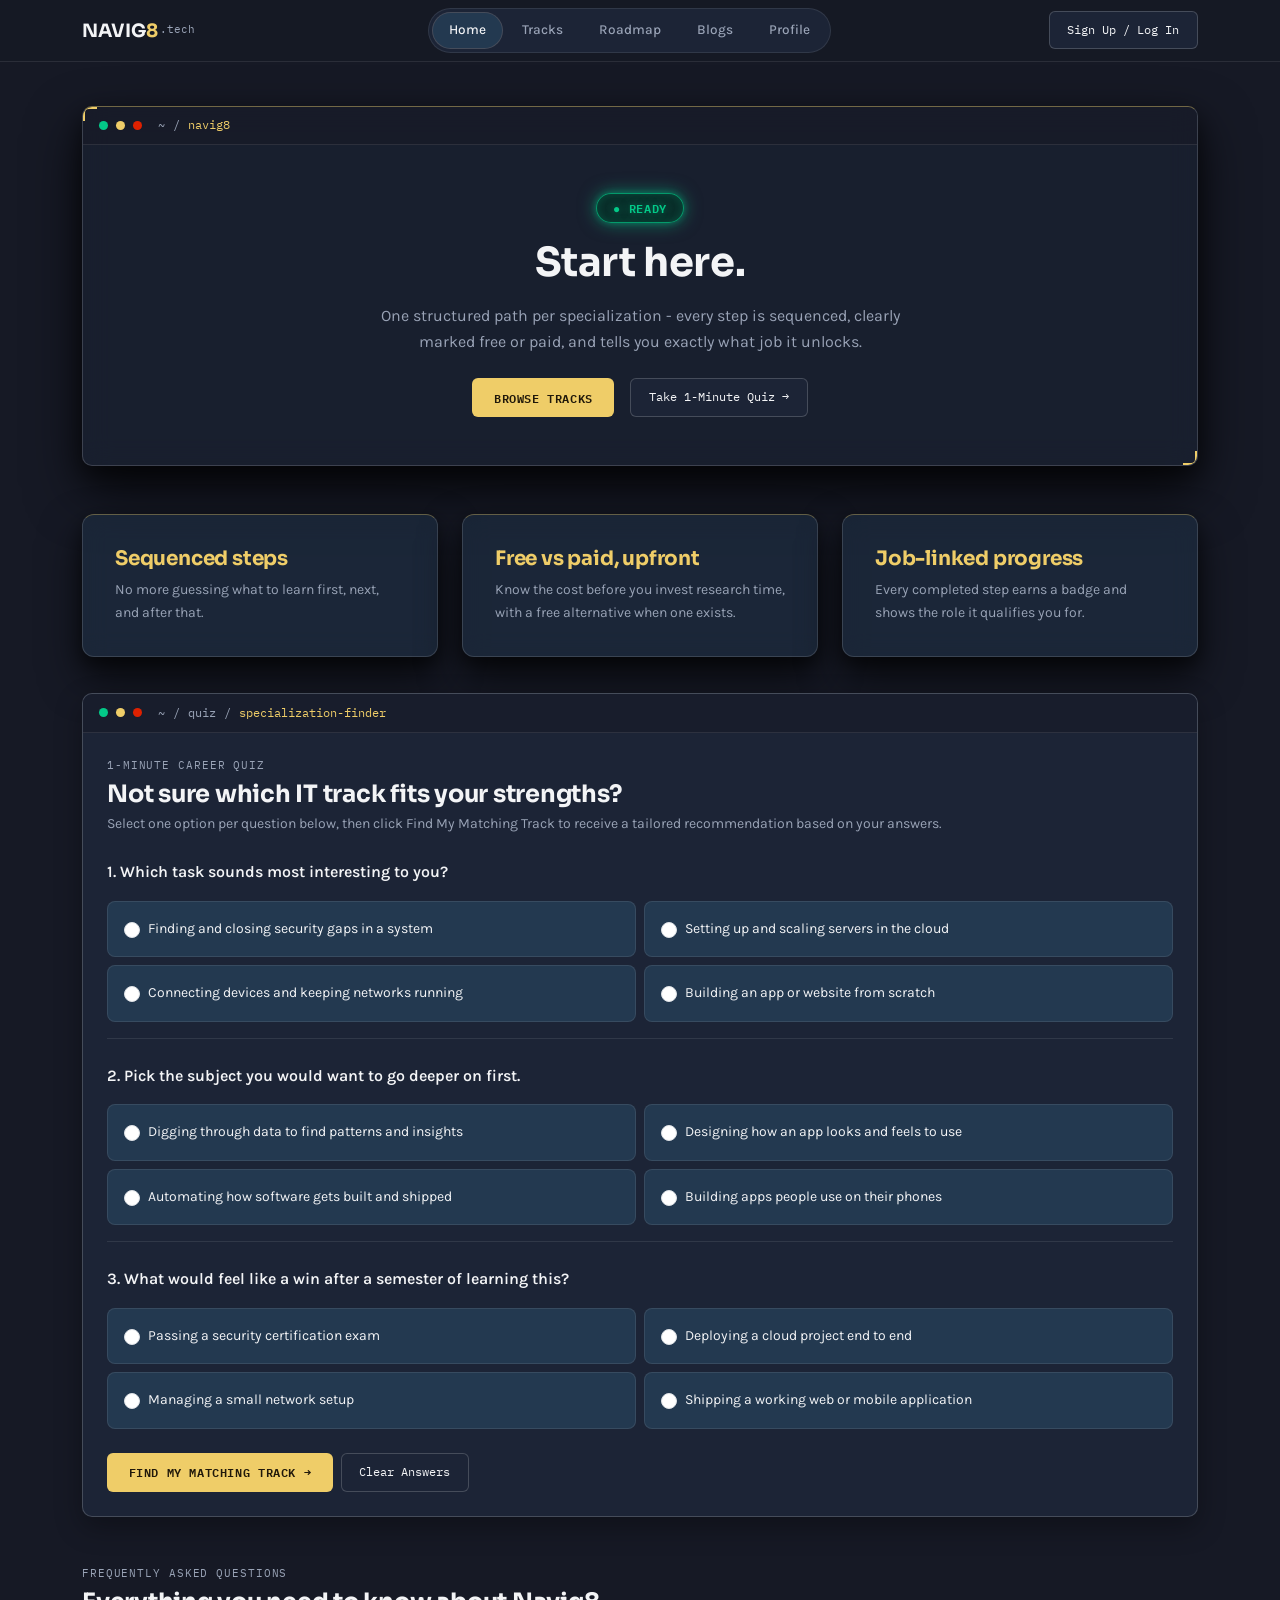
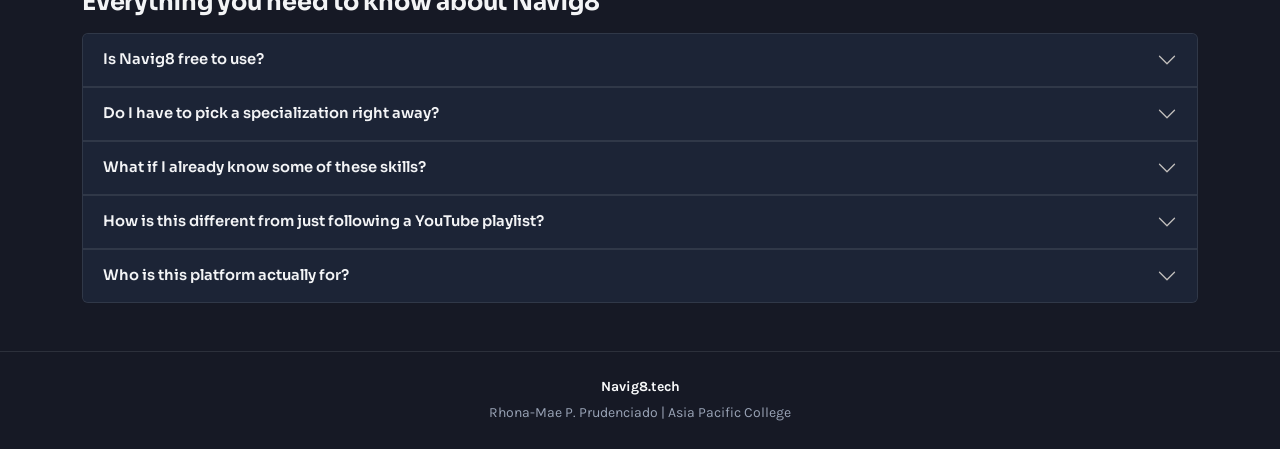
==== commit 55a1cdd3: "feat: implement multi-page bootstrap 5 architecture and portfolio management" ====
--- a/index.html
+++ b/index.html
@@ -1,3264 +1,632 @@
+<!--
+PROGRAM NAME: index.html
+DESCRIPTION: Home page and 1-minute tech career quiz built with Bootstrap 5
+AUTHOR: Prudenciado, Rhona-Mae
+DATE COMPILED: November 11, 2026
+-->
+
 <!DOCTYPE html>
 <html lang="en">
 
 <head>
   <meta charset="UTF-8">
-  <meta name="viewport" content="width=device-width, initial-scale=1, viewport-fit=cover">
-  <title>Navig8</title>
+  <meta name="viewport" content="width=device-width, initial-scale=1.0">
+  <title>Navig8.tech | Home &amp; Career Quiz</title>
+
+  <!-- Google Fonts: Sora, Karla, IBM Plex Mono -->
   <link rel="preconnect" href="https://fonts.googleapis.com">
   <link rel="preconnect" href="https://fonts.gstatic.com" crossorigin>
   <link
-    href="https://fonts.googleapis.com/css2?family=Sora:wght@400;600;700;800&family=Karla:wght@400;500;700&family=IBM+Plex+Mono:wght@400;500&display=swap"
+    href="https://fonts.googleapis.com/css2?family=IBM+Plex+Mono:wght@400;500;600&family=Karla:wght@400;500;600;700&family=Sora:wght@600;700;800&display=swap"
     rel="stylesheet">
-  <style>
-    :root {
-      --shadow-grey: #161925;
-      --alabaster: #EAEAEA;
-      --twilight: #233950;
-      --gold: #EFCD68;
-      --emerald: #03C988;
-      --ochre: #DE2100;
-
-      --bg: var(--shadow-grey);
-      --surface: var(--twilight);
-      --surface-soft: #1c2436;
-      --text: #F3F4F6;
-      --text-muted: #99A3B6;
-      --border: rgba(255, 255, 255, 0.08);
-      --border-strong: rgba(255, 255, 255, 0.16);
-
-      --free-bg: #08312B;
-      --free-text: var(--emerald);
-      --paid-bg: #3A1409;
-      --paid-text: #F0806B;
-      --gold-bg: #3A331B;
-      --gold-text: var(--gold);
-    }
-
-    :root[data-theme="light"] {
-      --bg: var(--alabaster);
-      --surface: #D2DAEA;
-      --surface-soft: #DEE5F1;
-      --text: #1B2333;
-      --text-muted: #5B6576;
-      --border: #B8C4DC;
-      --border-strong: #9FB0CF;
-
-      --free-bg: #DEF7EE;
-      --free-text: #03966F;
-      --paid-bg: #FBE2DC;
-      --paid-text: var(--ochre);
-      --gold-bg: #FBF0D6;
-      --gold-text: #9A7A1E;
-    }
-
-    * {
-      box-sizing: border-box;
-    }
-
-    html,
-    body {
-      margin: 0;
-      height: 100%;
-    }
-
-    body {
-      background: var(--bg);
-      color: var(--text);
-      font-family: 'Karla', sans-serif;
-      padding-top: env(safe-area-inset-top, 0px);
-      padding-bottom: env(safe-area-inset-bottom, 0px);
-      -webkit-font-smoothing: antialiased;
-      transition: background .2s ease, color .2s ease;
-    }
-
-    h1,
-    h2,
-    h3 {
-      font-family: 'Sora', sans-serif;
-      margin: 0;
-    }
-
-    .mono {
-      font-family: 'IBM Plex Mono', monospace;
-      letter-spacing: .03em;
-    }
-
-    .eyebrow {
-      font-family: 'IBM Plex Mono', monospace;
-      text-transform: uppercase;
-      font-size: 11px;
-      letter-spacing: .08em;
-      color: var(--text-muted);
-    }
-
-    header {
-      position: sticky;
-      top: 0;
-      z-index: 10;
-      padding-top: env(safe-area-inset-top, 0px);
-      background: var(--bg);
-      border-bottom: 1px solid var(--border);
-    }
-
-    .nav-inner {
-      max-width: 960px;
-      margin: 0 auto;
-      padding: 14px 20px;
-      display: flex;
-      align-items: center;
-      justify-content: space-between;
-      gap: 16px;
-    }
-
-    .brand {
-      font-size: 16px;
-      font-weight: 700;
-      letter-spacing: -.01em;
-    }
-
-    .brand span {
-      color: var(--gold);
-    }
-
-    .brand .domain {
-      font-family: 'IBM Plex Mono', monospace;
-      font-size: 11px;
-      color: var(--text-muted);
-      font-weight: 400;
-      letter-spacing: 0;
-      margin-left: 2px;
-    }
-
-    nav.tabs {
-      display: flex;
-      gap: 4px;
-      background: var(--surface-soft);
-      border: 1px solid var(--border);
-      border-radius: 999px;
-      padding: 4px;
-    }
-
-    nav.tabs button {
-      font-family: 'Karla', sans-serif;
-      font-size: 13px;
-      font-weight: 500;
-      background: none;
-      border: none;
-      color: var(--text-muted);
-      padding: 7px 14px;
-      border-radius: 999px;
-      cursor: pointer;
-    }
-
-    nav.tabs button.active {
-      background: var(--surface);
-      color: var(--text);
-    }
-
-    .theme-btn {
-      width: 34px;
-      height: 34px;
-      border-radius: 50%;
-      border: 1px solid var(--border-strong);
-      background: var(--surface-soft);
-      color: var(--text);
-      cursor: pointer;
-      font-size: 14px;
-    }
-
-    .hamburger-btn {
-      display: none;
-      width: 34px;
-      height: 34px;
-      border-radius: 8px;
-      border: 1px solid var(--border-strong);
-      background: var(--surface-soft);
-      color: var(--text);
-      cursor: pointer;
-      align-items: center;
-      justify-content: center;
-      font-size: 16px;
-    }
-
-    @media (max-width:640px) {
-      .hamburger-btn {
-        display: flex;
+
+  <!-- Bootstrap 5.3 CSS CDN -->
+  <link href="https://cdn.jsdelivr.net/npm/bootstrap@5.3.3/dist/css/bootstrap.min.css" rel="stylesheet">
+
+  <!-- Custom Navig8 Dark Mode Stylesheet -->
+  <link rel="stylesheet" href="style.css">
+</head>
+
+<body>
+
+  <!-- Bootstrap Navbar and Nav Pills -->
+  <header class="sticky-top navig8-navbar">
+    <nav class="navbar navbar-expand-lg navbar-dark py-2" aria-label="Main Navigation">
+      <div class="container">
+        <a class="navbar-brand d-flex align-items-center" href="index.html">
+          NAVIG<span class="accent-8">8</span><span class="domain-tag">.tech</span>
+        </a>
+
+        <!-- Mobile hamburger toggle button -->
+        <button class="navbar-toggler" type="button" data-bs-toggle="collapse" data-bs-target="#navig8MainMenu"
+          aria-controls="navig8MainMenu" aria-expanded="false" aria-label="Toggle navigation">
+          <span class="navbar-toggler-icon"></span>
+        </button>
+
+        <!-- Navigation links -->
+        <div class="collapse navbar-collapse" id="navig8MainMenu">
+          <ul class="nav nav-pills navig8-pills mx-auto my-3 my-lg-0 flex-column flex-lg-row gap-1">
+            <li class="nav-item">
+              <a class="nav-link active" aria-current="page" href="index.html">Home</a>
+            </li>
+            <li class="nav-item">
+              <a class="nav-link" href="tracks.html">Tracks</a>
+            </li>
+            <li class="nav-item">
+              <a class="nav-link" href="roadmap.html">Roadmap</a>
+            </li>
+            <li class="nav-item">
+              <a class="nav-link" href="blogs.html">Blogs</a>
+            </li>
+            <li class="nav-item">
+              <a class="nav-link" href="profile.html">Profile</a>
+            </li>
+          </ul>
+
+          <div class="d-flex align-items-center justify-content-lg-end gap-2 pb-2 pb-lg-0">
+            <span id="navUserChip" class="badge rounded-pill badge-free d-none py-2 px-3"></span>
+            <a id="navAuthBtn" href="auth.html" class="btn btn-outline-navig8 w-100 w-lg-auto text-center">Sign Up / Log
+              In</a>
+          </div>
+        </div>
+      </div>
+    </nav>
+  </header>
+
+  <!-- Main Content Container -->
+  <main class="container py-4 py-md-5 flex-grow-1">
+
+    <!-- Bootstrap Hero Card, Breadcrumbs, and Status Badge -->
+    <section class="card win-card floating-win-card mb-4">
+      <div class="bracket-tl"></div>
+      <div class="bracket-br"></div>
+
+      <div class="card-header d-flex align-items-center gap-2">
+        <span class="cdot green"></span>
+        <span class="cdot gold"></span>
+        <span class="cdot red"></span>
+        <nav aria-label="breadcrumb" class="ms-2">
+          <ol class="breadcrumb terminal-breadcrumb">
+            <li class="breadcrumb-item"><a href="index.html">~</a></li>
+            <li class="breadcrumb-item active" aria-current="page">navig8</li>
+          </ol>
+        </nav>
+      </div>
+
+      <div class="card-body text-center py-5 px-3 px-md-5">
+        <span id="heroStatusPill" class="badge rounded-pill status-pill-ready text-uppercase px-3 py-2 mb-3">
+          ● READY
+        </span>
+        <h1 class="display-6 fw-bold mb-3">Start here.</h1>
+        <p class="text-muted-custom mx-auto mb-4" style="max-width: 560px;">
+          One structured path per specialization - every step is sequenced, clearly marked free or paid, and tells you
+          exactly what job it unlocks.
+        </p>
+        <div class="d-flex flex-wrap justify-content-center gap-3">
+          <a href="tracks.html" class="btn btn-gold">Browse Tracks</a>
+          <a href="#careerQuizSection" class="btn btn-outline-navig8">Take 1-Minute Quiz &rarr;</a>
+        </div>
+      </div>
+    </section>
+
+    <!-- Value Proposition Cards -->
+    <section class="row g-4 my-4 pb-2" aria-label="Platform Highlights">
+      <div class="col-12 col-md-4">
+        <div class="card floating-card h-100 p-3">
+          <div class="card-body">
+            <h2 class="h5 fw-bold text-gold mb-2">Sequenced steps</h2>
+            <p class="card-text text-muted-custom small mb-0">
+              No more guessing what to learn first, next, and after that.
+            </p>
+          </div>
+        </div>
+      </div>
+
+      <div class="col-12 col-md-4">
+        <div class="card floating-card h-100 p-3">
+          <div class="card-body">
+            <h2 class="h5 fw-bold text-gold mb-2">Free vs paid, upfront</h2>
+            <p class="card-text text-muted-custom small mb-0">
+              Know the cost before you invest research time, with a free alternative when one exists.
+            </p>
+          </div>
+        </div>
+      </div>
+
+      <div class="col-12 col-md-4">
+        <div class="card floating-card h-100 p-3">
+          <div class="card-body">
+            <h2 class="h5 fw-bold text-gold mb-2">Job-linked progress</h2>
+            <p class="card-text text-muted-custom small mb-0">
+              Every completed step earns a badge and shows the role it qualifies you for.
+            </p>
+          </div>
+        </div>
+      </div>
+    </section>
+
+    <!-- 1-Minute Career Quiz -->
+    <section id="careerQuizSection" class="card win-card mb-5">
+      <div class="card-header d-flex align-items-center gap-2">
+        <span class="cdot green"></span>
+        <span class="cdot gold"></span>
+        <span class="cdot red"></span>
+        <nav aria-label="breadcrumb" class="ms-2">
+          <ol class="breadcrumb terminal-breadcrumb">
+            <li class="breadcrumb-item"><a href="index.html">~</a></li>
+            <li class="breadcrumb-item">quiz</li>
+            <li class="breadcrumb-item active" aria-current="page">specialization-finder</li>
+          </ol>
+        </nav>
+      </div>
+
+      <div class="card-body p-4">
+        <span class="eyebrow">1-Minute Career Quiz</span>
+        <h2 class="h4 fw-bold mb-1">Not sure which IT track fits your strengths?</h2>
+        <p class="text-muted-custom small mb-4">
+          Select one option per question below, then click Find My Matching Track to receive a tailored recommendation
+          based on your answers.
+        </p>
+
+        <!-- Bootstrap Alert -->
+        <div id="quizAlertBox" class="alert navig8-alert d-none small mb-3" role="alert">
+          Please select an answer for all 3 questions so we can calculate your matching career track.
+        </div>
+
+        <form id="careerQuizForm" novalidate>
+          <!-- Question 1 -->
+          <div class="pb-3 mb-4 border-bottom border-secondary border-opacity-25">
+            <p class="fw-semibold mb-3">1. Which task sounds most interesting to you?</p>
+            <div class="row g-2">
+              <div class="col-12 col-md-6">
+                <label class="form-check quiz-option-card p-3 m-0 d-flex align-items-start gap-2 w-100">
+                  <input class="form-check-input mt-1 ms-0" type="radio" name="q1" value="Cybersecurity">
+                  <span class="form-check-label small">Finding and closing security gaps in a system</span>
+                </label>
+              </div>
+              <div class="col-12 col-md-6">
+                <label class="form-check quiz-option-card p-3 m-0 d-flex align-items-start gap-2 w-100">
+                  <input class="form-check-input mt-1 ms-0" type="radio" name="q1" value="Cloud Computing">
+                  <span class="form-check-label small">Setting up and scaling servers in the cloud</span>
+                </label>
+              </div>
+              <div class="col-12 col-md-6">
+                <label class="form-check quiz-option-card p-3 m-0 d-flex align-items-start gap-2 w-100">
+                  <input class="form-check-input mt-1 ms-0" type="radio" name="q1" value="Networking">
+                  <span class="form-check-label small">Connecting devices and keeping networks running</span>
+                </label>
+              </div>
+              <div class="col-12 col-md-6">
+                <label class="form-check quiz-option-card p-3 m-0 d-flex align-items-start gap-2 w-100">
+                  <input class="form-check-input mt-1 ms-0" type="radio" name="q1" value="Software & Web Development">
+                  <span class="form-check-label small">Building an app or website from scratch</span>
+                </label>
+              </div>
+            </div>
+          </div>
+
+          <!-- Question 2 -->
+          <div class="pb-3 mb-4 border-bottom border-secondary border-opacity-25">
+            <p class="fw-semibold mb-3">2. Pick the subject you would want to go deeper on first.</p>
+            <div class="row g-2">
+              <div class="col-12 col-md-6">
+                <label class="form-check quiz-option-card p-3 m-0 d-flex align-items-start gap-2 w-100">
+                  <input class="form-check-input mt-1 ms-0" type="radio" name="q2" value="Data Science">
+                  <span class="form-check-label small">Digging through data to find patterns and insights</span>
+                </label>
+              </div>
+              <div class="col-12 col-md-6">
+                <label class="form-check quiz-option-card p-3 m-0 d-flex align-items-start gap-2 w-100">
+                  <input class="form-check-input mt-1 ms-0" type="radio" name="q2" value="UI/UX Design">
+                  <span class="form-check-label small">Designing how an app looks and feels to use</span>
+                </label>
+              </div>
+              <div class="col-12 col-md-6">
+                <label class="form-check quiz-option-card p-3 m-0 d-flex align-items-start gap-2 w-100">
+                  <input class="form-check-input mt-1 ms-0" type="radio" name="q2" value="DevOps">
+                  <span class="form-check-label small">Automating how software gets built and shipped</span>
+                </label>
+              </div>
+              <div class="col-12 col-md-6">
+                <label class="form-check quiz-option-card p-3 m-0 d-flex align-items-start gap-2 w-100">
+                  <input class="form-check-input mt-1 ms-0" type="radio" name="q2" value="Mobile App Development">
+                  <span class="form-check-label small">Building apps people use on their phones</span>
+                </label>
+              </div>
+            </div>
+          </div>
+
+          <!-- Question 3 -->
+          <div class="mb-4">
+            <p class="fw-semibold mb-3">3. What would feel like a win after a semester of learning this?</p>
+            <div class="row g-2">
+              <div class="col-12 col-md-6">
+                <label class="form-check quiz-option-card p-3 m-0 d-flex align-items-start gap-2 w-100">
+                  <input class="form-check-input mt-1 ms-0" type="radio" name="q3" value="Cybersecurity">
+                  <span class="form-check-label small">Passing a security certification exam</span>
+                </label>
+              </div>
+              <div class="col-12 col-md-6">
+                <label class="form-check quiz-option-card p-3 m-0 d-flex align-items-start gap-2 w-100">
+                  <input class="form-check-input mt-1 ms-0" type="radio" name="q3" value="Cloud Computing">
+                  <span class="form-check-label small">Deploying a cloud project end to end</span>
+                </label>
+              </div>
+              <div class="col-12 col-md-6">
+                <label class="form-check quiz-option-card p-3 m-0 d-flex align-items-start gap-2 w-100">
+                  <input class="form-check-input mt-1 ms-0" type="radio" name="q3" value="Networking">
+                  <span class="form-check-label small">Managing a small network setup</span>
+                </label>
+              </div>
+              <div class="col-12 col-md-6">
+                <label class="form-check quiz-option-card p-3 m-0 d-flex align-items-start gap-2 w-100">
+                  <input class="form-check-input mt-1 ms-0" type="radio" name="q3" value="Software & Web Development">
+                  <span class="form-check-label small">Shipping a working web or mobile application</span>
+                </label>
+              </div>
+            </div>
+          </div>
+
+          <div class="d-flex flex-wrap gap-2">
+            <button type="submit" class="btn btn-gold">
+              Find My Matching Track &rarr;
+            </button>
+            <button type="reset" class="btn btn-outline-navig8"
+              onclick="document.getElementById('quizAlertBox').classList.add('d-none');">
+              Clear Answers
+            </button>
+          </div>
+        </form>
+      </div>
+    </section>
+
+    <!-- Bootstrap Accordion -->
+    <section aria-label="Frequently Asked Questions">
+      <span class="eyebrow">Frequently Asked Questions</span>
+      <h2 class="h4 fw-bold mb-3">Everything you need to know about Navig8</h2>
+
+      <div class="accordion navig8-accordion" id="homeFaqAccordion">
+        <div class="accordion-item">
+          <h3 class="accordion-header" id="homeFaqHead1">
+            <button class="accordion-button collapsed" type="button" data-bs-toggle="collapse"
+              data-bs-target="#homeFaqCollapse1" aria-expanded="false" aria-controls="homeFaqCollapse1">
+              Is Navig8 free to use?
+            </button>
+          </h3>
+          <div id="homeFaqCollapse1" class="accordion-collapse collapse" aria-labelledby="homeFaqHead1"
+            data-bs-parent="#homeFaqAccordion">
+            <div class="accordion-body">
+              Navig8 itself is free, but some of the courses it points to are paid by their providers, not by us.
+              Wherever that is the case, we flag a free alternative when one exists.
+            </div>
+          </div>
+        </div>
+
+        <div class="accordion-item">
+          <h3 class="accordion-header" id="homeFaqHead2">
+            <button class="accordion-button collapsed" type="button" data-bs-toggle="collapse"
+              data-bs-target="#homeFaqCollapse2" aria-expanded="false" aria-controls="homeFaqCollapse2">
+              Do I have to pick a specialization right away?
+            </button>
+          </h3>
+          <div id="homeFaqCollapse2" class="accordion-collapse collapse" aria-labelledby="homeFaqHead2"
+            data-bs-parent="#homeFaqAccordion">
+            <div class="accordion-body">
+              No; take the 1-minute quiz and the system will suggest a track that fits you, or just browse Tracks
+              yourself anytime.
+            </div>
+          </div>
+        </div>
+
+        <div class="accordion-item">
+          <h3 class="accordion-header" id="homeFaqHead3">
+            <button class="accordion-button collapsed" type="button" data-bs-toggle="collapse"
+              data-bs-target="#homeFaqCollapse3" aria-expanded="false" aria-controls="homeFaqCollapse3">
+              What if I already know some of these skills?
+            </button>
+          </h3>
+          <div id="homeFaqCollapse3" class="accordion-collapse collapse" aria-labelledby="homeFaqHead3"
+            data-bs-parent="#homeFaqAccordion">
+            <div class="accordion-body">
+              You can submit your outside certificate or badge on your Profile page, and it will be added straight to
+              your portfolio.
+            </div>
+          </div>
+        </div>
+
+        <div class="accordion-item">
+          <h3 class="accordion-header" id="homeFaqHead4">
+            <button class="accordion-button collapsed" type="button" data-bs-toggle="collapse"
+              data-bs-target="#homeFaqCollapse4" aria-expanded="false" aria-controls="homeFaqCollapse4">
+              How is this different from just following a YouTube playlist?
+            </button>
+          </h3>
+          <div id="homeFaqCollapse4" class="accordion-collapse collapse" aria-labelledby="homeFaqHead4"
+            data-bs-parent="#homeFaqAccordion">
+            <div class="accordion-body">
+              You walk away with real proof, not just watch history: every completed track earns an official
+              specialization badge you can put directly on your portfolio.
+            </div>
+          </div>
+        </div>
+
+        <div class="accordion-item">
+          <h3 class="accordion-header" id="homeFaqHead5">
+            <button class="accordion-button collapsed" type="button" data-bs-toggle="collapse"
+              data-bs-target="#homeFaqCollapse5" aria-expanded="false" aria-controls="homeFaqCollapse5">
+              Who is this platform actually for?
+            </button>
+          </h3>
+          <div id="homeFaqCollapse5" class="accordion-collapse collapse" aria-labelledby="homeFaqHead5"
+            data-bs-parent="#homeFaqAccordion">
+            <div class="accordion-body">
+              Anyone interested in a computer-related career, including students from any degree, career shifters, or
+              self-taught learners.
+            </div>
+          </div>
+        </div>
+      </div>
+    </section>
+
+  </main>
+
+  <!-- Bootstrap Modal: Quiz Recommendation -->
+  <div class="modal fade navig8-modal" id="quizMatchModal" tabindex="-1" aria-labelledby="quizMatchModalLabel"
+    aria-hidden="true">
+    <div class="modal-dialog modal-dialog-centered">
+      <div class="modal-content">
+        <div class="modal-header">
+          <div>
+            <span class="eyebrow text-gold mb-0">Quiz Diagnostic Result</span>
+            <h2 class="modal-title h5 fw-bold" id="quizMatchModalLabel">Recommended Track</h2>
+          </div>
+          <button type="button" class="btn-close btn-close-white" data-bs-dismiss="modal" aria-label="Close"></button>
+        </div>
+        <div class="modal-body">
+          <p class="text-muted-custom small mb-3" id="quizMatchSummary"></p>
+          <div class="p-3 rounded-3 mb-3" style="background-color: var(--twilight);">
+            <div class="d-flex justify-content-between align-items-center mb-2">
+              <span class="font-monospace small text-gold" id="quizMatchSlug">~/tracks/pathway</span>
+              <span class="badge rounded-pill badge-free">4 Sequenced Modules</span>
+            </div>
+            <p class="small mb-0 text-light" id="quizMatchModules"></p>
+          </div>
+          <div id="quizSecondaryOption" class="small text-muted-custom"></div>
+        </div>
+        <div class="modal-footer justify-content-between">
+          <a href="tracks.html" class="btn btn-outline-navig8">Compare All Tracks</a>
+          <button type="button" id="quizSelectAndOpenBtn" class="btn btn-gold">Open Recommended Roadmap &rarr;</button>
+        </div>
+      </div>
+    </div>
+  </div>
+
+  <!-- Footer -->
+  <footer class="border-top border-secondary border-opacity-25 py-4 text-center mt-auto">
+    <div class="container small text-muted-custom">
+      <p class="mb-1 fw-bold text-light">Navig8.tech</p>
+      <p class="mb-0">Rhona-Mae P. Prudenciado | Asia Pacific College</p>
+    </div>
+  </footer>
+
+  <!-- Bootstrap JS Bundle -->
+  <script src="https://cdn.jsdelivr.net/npm/bootstrap@5.3.3/dist/js/bootstrap.bundle.min.js"></script>
+
+  <!-- Quiz and session script -->
+  <script>
+    const STATE_KEY = "navig8_webprog_v2";
+
+    const QUIZ_TRACK_DETAILS = {
+      "Cybersecurity": {
+        slug: "~/tracks/cybersecurity",
+        summary: "Your answers align with defending infrastructure, analyzing network traffic, and mastering security operations.",
+        modules: "Includes: Linux & OS Security Basics, TCP/IP & Packet Analysis, CompTIA Security+ (SY0-701), and SIEM & Cloud Security Defense."
+      },
+      "Cloud Computing": {
+        slug: "~/tracks/cloud-computing",
+        summary: "Your answers point toward architecting scalable cloud infrastructure, virtual networks, and serverless deployments.",
+        modules: "Includes: Linux Server & Cloud Networking, Core Cloud Services (AWS/Azure), Containers & High Availability, and Terraform IaC."
+      },
+      "Networking": {
+        slug: "~/tracks/networking",
+        summary: "Your answers align with enterprise network architecture, routing and switching protocols, and keeping infrastructure connected.",
+        modules: "Includes: OSI/TCP-IP & Subnetting, VLANs & Dynamic Routing (CCNA), Enterprise WLAN/WAN, and Network Defense & Automation."
+      },
+      "Software & Web Development": {
+        slug: "~/tracks/software-web-development",
+        summary: "Your answers highlight a strong fit for building full-stack web applications, responsive interfaces, and backend APIs.",
+        modules: "Includes: Semantic HTML5/CSS3 & Git, Modern JavaScript (ES6+) & APIs, React Component Architecture, and Node.js & Databases."
+      },
+      "Data Science": {
+        slug: "~/tracks/data-science",
+        summary: "Your answers show a strong inclination for analyzing datasets, uncovering statistical patterns, and building predictive models.",
+        modules: "Includes: Python (NumPy/Pandas) & EDA, Statistics & SQL Analytics, Data Visualization & Storytelling, and Scikit-Learn ML."
+      },
+      "UI/UX Design": {
+        slug: "~/tracks/ui-ux-design",
+        summary: "Your answers match human-centered product design, wireframing user flows, and crafting intuitive interfaces in Figma.",
+        modules: "Includes: User Research & Personas, Information Architecture & Wireframing, Design Systems in Figma, and Interactive Prototyping & Usability Testing."
+      },
+      "DevOps": {
+        slug: "~/tracks/devops",
+        summary: "Your answers align with automating software delivery pipelines, containerization, and cloud reliability engineering.",
+        modules: "Includes: Linux & Bash Scripting, Docker Containers, CI/CD with GitHub Actions, and Kubernetes & Prometheus Observability."
+      },
+      "Mobile App Development": {
+        slug: "~/tracks/mobile-app-development",
+        summary: "Your answers show a passion for building native and cross-platform mobile experiences people use every day on their phones.",
+        modules: "Includes: Kotlin / Dart Fundamentals, Declarative Mobile UI Layouts, Local Storage & REST APIs, and App Testing & Store Deployment."
       }
-
-      nav.tabs {
-        position: fixed;
-        top: 0;
-        left: 0;
-        right: 0;
-        height: 100vh;
-        flex-direction: column;
-        align-items: stretch;
-        border-radius: 0;
-        background: var(--bg);
-        padding: calc(env(safe-area-inset-top, 0px) + 70px) 20px 20px;
-        gap: 8px;
-        transform: translateY(-100%);
-        transition: transform .25s ease;
-        z-index: 20;
-      }
-
-      nav.tabs.open {
-        transform: translateY(0);
-      }
-
-      nav.tabs button {
-        width: 100%;
-        text-align: left;
-        padding: 14px 16px;
-        font-size: 15px;
-      }
-
-      .edit-form {
-        grid-template-columns: 1fr;
+    };
+
+    function loadState() {
+      try {
+        const raw = localStorage.getItem(STATE_KEY);
+        return raw ? JSON.parse(raw) : {};
+      } catch (e) {
+        return {};
       }
     }
 
-    main {
-      max-width: 960px;
-      margin: 0 auto;
-      padding: 36px 20px 64px;
+    function saveState(state) {
+      localStorage.setItem(STATE_KEY, JSON.stringify(state));
     }
 
-    .screen {
-      display: none;
+    function selectTrackAndGo(trackName) {
+      const state = loadState();
+      state.selectedTrack = trackName;
+      if (state.user) {
+        state.user.selectedTrack = trackName;
+        if (state.registeredUsers && state.user.username) {
+          const uKey = state.user.username.toLowerCase();
+          if (state.registeredUsers[uKey]) {
+            state.registeredUsers[uKey].selectedTrack = trackName;
+          }
+        }
+      }
+      saveState(state);
+      window.location.href = "roadmap.html?track=" + encodeURIComponent(trackName);
     }
 
-    .screen.active {
-      display: block;
-      animation: fade .25s ease;
-    }
-
-    @keyframes fade {
-      from {
-        opacity: 0;
-        transform: translateY(4px);
-      }
-
-      to {
-        opacity: 1;
-        transform: none;
+    const TRACK_TOTAL_STEPS = {
+      "Cybersecurity": 4,
+      "Cloud Computing": 4,
+      "Networking": 4,
+      "Software & Web Development": 4,
+      "Data Science": 4,
+      "Data Engineering": 4,
+      "Machine Learning & AI": 4,
+      "Database Administration": 4,
+      "DevOps": 4,
+      "Mobile App Development": 4,
+      "Game Development": 4,
+      "UI/UX Design": 4,
+      "QA & Software Testing": 4,
+      "IT Support & Systems Administration": 4,
+      "Python": 3,
+      "Networking Basics": 3,
+      "Cloud Fundamentals": 3,
+      "Web Development": 3,
+      "SQL": 3,
+      "Linux": 3
+    };
+
+    function updateHeroStatusPill(state) {
+      const pill = document.getElementById("heroStatusPill");
+      if (!pill) return;
+
+      const selected = state.selectedTrack || null;
+      const completedMap = state.completedSteps || {};
+
+      // Check if any track is completed
+      let hasFinishedTrack = false;
+      Object.keys(completedMap).forEach(function (tName) {
+        const doneArr = completedMap[tName] || [];
+        const req = TRACK_TOTAL_STEPS[tName] || 4;
+        if (doneArr.length >= req) {
+          hasFinishedTrack = true;
+        }
+      });
+
+      if (selected) {
+        const currentDone = (completedMap[selected] || []).length;
+        const currentReq = TRACK_TOTAL_STEPS[selected] || 4;
+        if (currentDone >= currentReq) {
+          pill.className = "badge rounded-pill status-pill-completed text-uppercase px-3 py-2 mb-3";
+          pill.textContent = "\u25CF COMPLETED";
+        } else {
+          pill.className = "badge rounded-pill status-pill-progress text-uppercase px-3 py-2 mb-3";
+          pill.textContent = "\u25CF IN PROGRESS";
+        }
+      } else if (hasFinishedTrack) {
+        pill.className = "badge rounded-pill status-pill-completed text-uppercase px-3 py-2 mb-3";
+        pill.textContent = "\u25CF COMPLETED";
+      } else {
+        pill.className = "badge rounded-pill status-pill-ready text-uppercase px-3 py-2 mb-3";
+        pill.textContent = "\u25CF READY";
       }
     }
 
-    /* Terminal Design */
-    .win {
-      background: var(--surface-soft);
-      border: 1px solid var(--border-strong);
-      border-radius: 10px;
-      overflow: hidden;
-      position: relative;
-    }
-
-    .chrome {
-      display: flex;
-      align-items: center;
-      gap: 7px;
-      padding: 9px 14px;
-      border-bottom: 1px solid var(--border);
-    }
-
-    .chrome .cdot {
-      width: 9px;
-      height: 9px;
-      border-radius: 50%;
-      flex: none;
-    }
-
-    .chrome .path {
-      margin-left: 6px;
-      font-family: 'IBM Plex Mono', monospace;
-      font-size: 11px;
-      color: var(--text-muted);
-      letter-spacing: .02em;
-    }
-
-    .bracket {
-      position: absolute;
-      width: 14px;
-      height: 14px;
-      pointer-events: none;
-    }
-
-    .bracket.tl {
-      top: -1px;
-      left: -1px;
-      border-top: 2px solid var(--gold);
-      border-left: 2px solid var(--gold);
-      border-radius: 5px 0 0 0;
-    }
-
-    .bracket.br {
-      bottom: -1px;
-      right: -1px;
-      border-bottom: 2px solid var(--gold);
-      border-right: 2px solid var(--gold);
-      border-radius: 0 0 5px 0;
-    }
-
-    .term-line {
-      font-family: 'IBM Plex Mono', monospace;
-      font-size: 12.5px;
-      line-height: 1.95;
-    }
-
-    .track-path {
-      font-family: 'IBM Plex Mono', monospace;
-      font-size: 10px;
-      color: var(--text-muted);
-      letter-spacing: .02em;
-      margin-bottom: 5px;
-    }
-
-    @keyframes ping {
-      0% {
-        transform: scale(1);
-        opacity: .6;
+    document.addEventListener("DOMContentLoaded", function () {
+      const state = loadState();
+      updateHeroStatusPill(state);
+      const chip = document.getElementById("navUserChip");
+      const authBtn = document.getElementById("navAuthBtn");
+
+      if (state.user && state.user.username) {
+        chip.textContent = "@" + state.user.username;
+        chip.classList.remove("d-none");
+        authBtn.textContent = "Log Out";
+        authBtn.href = "#";
+        authBtn.onclick = function (e) {
+          e.preventDefault();
+          state.user = null;
+          saveState(state);
+          window.location.reload();
+        };
       }
 
-      75%,
-      100% {
-        transform: scale(2.4);
-        opacity: 0;
-      }
-    }
-
-    .tag-ready {
-      display: inline-flex;
-      align-items: center;
-      gap: 7px;
-      font-family: 'IBM Plex Mono', monospace;
-      font-size: 10px;
-      font-weight: 600;
-      letter-spacing: .05em;
-      background: var(--free-bg);
-      color: var(--free-text);
-      padding: 5px 11px 5px 9px;
-      border-radius: 999px;
-      margin-top: 16px;
-    }
-
-    .ping-dot {
-      position: relative;
-      width: 6px;
-      height: 6px;
-      flex: none;
-    }
-
-    .ping-core {
-      position: absolute;
-      inset: 0;
-      border-radius: 50%;
-      background: var(--emerald);
-    }
-
-    .ping-ring {
-      position: absolute;
-      inset: 0;
-      border-radius: 50%;
-      background: var(--emerald);
-      animation: ping 1.8s cubic-bezier(0, 0, .2, 1) infinite;
-    }
-
-    /* Landing Page */
-    .hero {
-      text-align: center;
-      padding: 36px 20px 32px;
-    }
-
-    .hero h1 {
-      font-size: 34px;
-      line-height: 1.15;
-      max-width: 560px;
-      margin: 0 auto;
-      min-height: 41px;
-    }
-
-    .hero p {
-      color: var(--text-muted);
-      max-width: 440px;
-      margin: 18px auto 26px;
-      font-size: 15px;
-    }
-
-    .cta {
-      font-family: 'IBM Plex Mono', monospace;
-      font-size: 12px;
-      text-transform: uppercase;
-      letter-spacing: .06em;
-      background: var(--gold);
-      color: #20180A;
-      border: none;
-      padding: 12px 22px;
-      border-radius: 6px;
-      cursor: pointer;
-      font-weight: 500;
-    }
-
-    .stat-grid {
-      display: grid;
-      grid-template-columns: repeat(3, 1fr);
-      gap: 16px;
-      margin-top: 36px;
-    }
-
-    .stat-card {
-      background: var(--surface);
-      border: 1px solid var(--border);
-      border-radius: 10px;
-      padding: 18px;
-    }
-
-    .stat-card h3 {
-      font-size: 15px;
-      margin-bottom: 6px;
-    }
-
-    .stat-card p {
-      color: var(--text-muted);
-      font-size: 13px;
-      margin: 0;
-      line-height: 1.4;
-    }
-
-    .mini-preview {
-      margin-top: 16px;
-      cursor: pointer;
-    }
-
-    .mini-preview:hover {
-      border-color: var(--gold);
-    }
-
-    /* Tracks Page */
-    .segment {
-      display: inline-flex;
-      gap: 4px;
-      background: var(--surface-soft);
-      border: 1px solid var(--border);
-      border-radius: 999px;
-      padding: 4px;
-      margin-bottom: 20px;
-    }
-
-    .segment button {
-      font-family: 'Karla', sans-serif;
-      font-size: 13px;
-      border: none;
-      background: none;
-      color: var(--text-muted);
-      padding: 7px 16px;
-      border-radius: 999px;
-      cursor: pointer;
-    }
-
-    .segment button.active {
-      background: var(--surface);
-      color: var(--text);
-    }
-
-    .track-grid {
-      display: grid;
-      grid-template-columns: repeat(auto-fill, minmax(200px, 1fr));
-      gap: 12px;
-      padding: 16px;
-    }
-
-    .track-card {
-      background: var(--surface);
-      border: 1px solid var(--border);
-      border-radius: 10px;
-      padding: 14px;
-      cursor: pointer;
-      position: relative;
-    }
-
-    .track-card.selected {
-      border-color: var(--gold);
-      box-shadow: 0 0 0 1px var(--gold) inset;
-    }
-
-    .track-card .row {
-      display: flex;
-      align-items: flex-start;
-      justify-content: space-between;
-      gap: 8px;
-    }
-
-    .checkbox {
-      width: 16px;
-      height: 16px;
-      border-radius: 50%;
-      border: 1px solid var(--border-strong);
-      flex: none;
-      display: flex;
-      align-items: center;
-      justify-content: center;
-      font-size: 9px;
-      margin-top: 1px;
-    }
-
-    .track-card.selected .checkbox {
-      background: var(--gold);
-      border-color: var(--gold);
-      color: #20180A;
-    }
-
-    .track-card .name {
-      font-size: 14px;
-      font-weight: 500;
-    }
-
-    .track-desc {
-      font-size: 11.5px;
-      color: var(--text-muted);
-      line-height: 1.4;
-      margin: 6px 0 0;
-    }
-
-    .track-view-bar {
-      display: flex;
-      align-items: center;
-      justify-content: space-between;
-      margin-top: 26px;
-      padding-top: 18px;
-      border-top: 1px solid var(--border);
-    }
-
-    .track-view-bar span {
-      color: var(--text-muted);
-      font-size: 13px;
-    }
-
-    /* Roadmap Page */
-    .roadmap-head {
-      margin-bottom: 22px;
-    }
-
-    .roadmap-head .eyebrow {
-      margin-bottom: 6px;
-    }
-
-    .roadmap-head h2 {
-      font-size: 22px;
-    }
-
-    .trail-row {
-      display: flex;
-      gap: 14px;
-    }
-
-    .trail-marker {
-      display: flex;
-      flex-direction: column;
-      align-items: center;
-      width: 24px;
-      flex: none;
-    }
-
-    .node {
-      width: 20px;
-      height: 20px;
-      border-radius: 50%;
-      flex: none;
-    }
-
-    .node.done {
-      background: var(--emerald);
-    }
-
-    .node.current {
-      border: 3px solid var(--gold);
-      background: var(--bg);
-    }
-
-    .node.locked {
-      border: 2px dashed var(--border-strong);
-      background: transparent;
-    }
-
-    .trail-line {
-      width: 2px;
-      flex: 1;
-      background: var(--border-strong);
-      margin: 2px 0;
-    }
-
-    .step-card {
-      flex: 1;
-      background: var(--surface);
-      border: 1px solid var(--border);
-      border-radius: 10px;
-      padding: 16px;
-      margin-bottom: 16px;
-    }
-
-    .step-card.locked {
-      opacity: .55;
-    }
-
-    .step-card h3 {
-      font-size: 15px;
-      margin-bottom: 2px;
-    }
-
-    .step-card h3 a {
-      color: var(--text);
-      text-decoration: none;
-      transition: color .2s ease;
-    }
-
-    .step-card h3 a:hover {
-      color: var(--gold);
-      text-decoration: underline;
-    }
-
-    .step-provider {
-      font-size: 12px;
-      color: var(--text-muted);
-      margin-bottom: 10px;
-    }
-
-    .tag-row {
-      display: flex;
-      gap: 8px;
-      flex-wrap: wrap;
-      align-items: center;
-    }
-
-    .tag {
-      font-family: 'IBM Plex Mono', monospace;
-      font-size: 10px;
-      text-transform: uppercase;
-      letter-spacing: .05em;
-      padding: 4px 9px;
-      border-radius: 999px;
-    }
-
-    .tag.free {
-      background: var(--free-bg);
-      color: var(--free-text);
-    }
-
-    .tag.paid {
-      background: var(--paid-bg);
-      color: var(--paid-text);
-    }
-
-    .tag.unlocks {
-      background: var(--gold-bg);
-      color: var(--gold-text);
-    }
-
-    .tag.public {
-      background: var(--free-bg);
-      color: var(--free-text);
-    }
-
-    .tag.private {
-      background: var(--paid-bg);
-      color: var(--paid-text);
-    }
-
-    .complete-btn {
-      margin-top: 12px;
-      font-family: 'IBM Plex Mono', monospace;
-      font-size: 11px;
-      text-transform: uppercase;
-      background: var(--gold);
-      color: #20180A;
-      border: none;
-      padding: 8px 14px;
-      border-radius: 6px;
-      cursor: pointer;
-    }
-
-    /* Profile Page */
-    .profile-head {
-      display: flex;
-      align-items: center;
-      gap: 14px;
-      margin-bottom: 18px;
-    }
-
-    .avatar {
-      width: 52px;
-      height: 52px;
-      border-radius: 50%;
-      background: var(--surface);
-      border: 1px solid var(--border-strong);
-      display: flex;
-      align-items: center;
-      justify-content: center;
-      font-family: 'Sora', sans-serif;
-      font-weight: 700;
-      color: var(--gold);
-      overflow: hidden;
-      flex: none;
-    }
-
-    .avatar img {
-      width: 100%;
-      height: 100%;
-      object-fit: cover;
-    }
-
-    .profile-stats {
-      display: grid;
-      grid-template-columns: repeat(3, 1fr);
-      gap: 12px;
-      margin-bottom: 28px;
-    }
-
-    .profile-stats div {
-      background: var(--surface);
-      border: 1px solid var(--border);
-      border-radius: 10px;
-      padding: 14px;
-      text-align: center;
-    }
-
-    .profile-stats strong {
-      display: block;
-      font-family: 'Sora', sans-serif;
-      font-size: 20px;
-    }
-
-    .profile-stats span {
-      font-size: 11px;
-      color: var(--text-muted);
-    }
-
-    .badge-group {
-      margin-bottom: 16px;
-    }
-
-    .badge-group:last-child {
-      margin-bottom: 0;
-    }
-
-    .badge-group-header {
-      display: flex;
-      justify-content: space-between;
-      align-items: center;
-      border-bottom: 1px solid var(--border);
-      padding-bottom: 6px;
-      margin-bottom: 8px;
-    }
-
-    .badge-group-title {
-      font-family: 'IBM Plex Mono', monospace;
-      font-size: 11px;
-      color: var(--gold);
-      text-transform: uppercase;
-      letter-spacing: .05em;
-    }
-
-    .toggle-visibility-btn {
-      background: none;
-      border: 1px solid var(--border-strong);
-      color: var(--text-muted);
-      font-family: 'IBM Plex Mono', monospace;
-      font-size: 10px;
-      padding: 2px 8px;
-      border-radius: 4px;
-      cursor: pointer;
-    }
-
-    .toggle-visibility-btn:hover {
-      color: var(--text);
-      border-color: var(--gold);
-    }
-
-    .badge-line {
-      font-family: 'IBM Plex Mono', monospace;
-      font-size: 12.5px;
-      padding: 3px 0;
-    }
-
-    .badge-line.earned {
-      color: var(--emerald);
-    }
-
-    .badge-line.empty {
-      color: var(--text-muted);
-    }
-
-    .portfolio-item {
-      display: flex;
-      justify-content: space-between;
-      align-items: center;
-      padding: 10px 0;
-      border-bottom: 1px solid var(--border);
-      font-family: 'IBM Plex Mono', monospace;
-      font-size: 13px;
-    }
-
-    .portfolio-item span {
-      font-size: 11.5px;
-      color: var(--text-muted);
-    }
-
-    .empty-note {
-      color: var(--text-muted);
-      font-size: 13px;
-    }
-
-    .edit-form {
-      display: grid;
-      gap: 12px;
-      padding: 16px;
-      grid-template-columns: 1fr 1fr;
-    }
-
-    .edit-form .full {
-      grid-column: 1 / -1;
-    }
-
-    .edit-form label {
-      display: block;
-      font-family: 'IBM Plex Mono', monospace;
-      font-size: 10px;
-      text-transform: uppercase;
-      letter-spacing: .05em;
-      color: var(--text-muted);
-      margin-bottom: 5px;
-    }
-
-    .edit-form input[type="text"],
-    .edit-form input[type="url"],
-    .edit-form input[type="date"],
-    .edit-form select,
-    .edit-form textarea {
-      width: 100%;
-      background: var(--surface);
-      border: 1px solid var(--border-strong);
-      border-radius: 7px;
-      padding: 9px 11px;
-      font-family: 'Karla', sans-serif;
-      font-size: 13px;
-      color: var(--text);
-    }
-
-    .edit-form textarea {
-      resize: vertical;
-      min-height: 60px;
-    }
-
-    .check-row {
-      display: flex;
-      align-items: center;
-      gap: 8px;
-      font-size: 13px;
-      color: var(--text-muted);
-    }
-
-    .check-row input {
-      width: 15px;
-      height: 15px;
-    }
-
-    .link-btn {
-      background: none;
-      border: none;
-      color: var(--gold);
-      font-family: 'Karla', sans-serif;
-      font-size: 13px;
-      cursor: pointer;
-      text-decoration: underline;
-      padding: 0;
-    }
-
-    .quiz-option {
-      display: block;
-      width: 100%;
-      text-align: left;
-      background: var(--surface);
-      border: 1px solid var(--border);
-      border-radius: 10px;
-      padding: 14px 16px;
-      font-family: 'Karla', sans-serif;
-      font-size: 14px;
-      color: var(--text);
-      cursor: pointer;
-      margin-bottom: 10px;
-    }
-
-    .quiz-option:hover {
-      border-color: var(--gold);
-    }
-
-    .scroll-top-btn {
-      position: fixed;
-      bottom: calc(env(safe-area-inset-bottom, 0px) + 22px);
-      right: 20px;
-      width: 42px;
-      height: 42px;
-      border-radius: 50%;
-      background: var(--gold);
-      color: #20180A;
-      border: none;
-      cursor: pointer;
-      font-size: 16px;
-      box-shadow: 0 6px 16px rgba(0, 0, 0, .28);
-      display: none;
-      align-items: center;
-      justify-content: center;
-      z-index: 15;
-    }
-
-    .scroll-top-btn.visible {
-      display: flex;
-    }
-
-    .coming-soon {
-      background: var(--surface);
-      border: 1px dashed var(--border-strong);
-      border-radius: 10px;
-      padding: 22px;
-      text-align: center;
-    }
-
-    /* FAQ Section */
-    .faq-wrap {
-      margin-top: 36px;
-    }
-
-    .faq-item {
-      border-bottom: 1px solid var(--border);
-    }
-
-    .faq-q {
-      width: 100%;
-      text-align: left;
-      background: none;
-      border: none;
-      padding: 14px 4px;
-      font-family: 'Karla', sans-serif;
-      font-size: 14px;
-      font-weight: 500;
-      color: var(--text);
-      cursor: pointer;
-      display: flex;
-      justify-content: space-between;
-      align-items: center;
-      gap: 10px;
-    }
-
-    .faq-q .chev {
-      color: var(--text-muted);
-      transition: transform .2s ease;
-      flex: none;
-    }
-
-    .faq-item.open .faq-q .chev {
-      transform: rotate(45deg);
-    }
-
-    .faq-a {
-      max-height: 0;
-      overflow: hidden;
-      transition: max-height .2s ease;
-    }
-
-    .faq-item.open .faq-a {
-      max-height: 200px;
-    }
-
-    .faq-a p {
-      margin: 0 4px 14px;
-      font-size: 13.5px;
-      color: var(--text-muted);
-      line-height: 1.5;
-    }
-
-    /* Articles Things */
-    .article-grid {
-      display: grid;
-      grid-template-columns: repeat(auto-fill, minmax(220px, 1fr));
-      gap: 12px;
-      margin-top: 14px;
-    }
-
-    .article-card {
-      display: block;
-      background: var(--surface);
-      border: 1px solid var(--border);
-      border-radius: 10px;
-      padding: 14px;
-      text-decoration: none;
-      color: inherit;
-    }
-
-    .article-card:hover {
-      border-color: var(--gold);
-    }
-
-    .article-card .src {
-      font-family: 'IBM Plex Mono', monospace;
-      font-size: 10px;
-      color: var(--text-muted);
-      text-transform: uppercase;
-      letter-spacing: .04em;
-      margin-bottom: 6px;
-    }
-
-    .article-card .ttl {
-      font-size: 13.5px;
-      font-weight: 500;
-      line-height: 1.35;
-    }
-
-    /* Suggested tracks after roadmap */
-    .suggest-grid {
-      display: grid;
-      grid-template-columns: repeat(auto-fill, minmax(180px, 1fr));
-      gap: 12px;
-      margin-top: 12px;
-    }
-
-    .suggest-card {
-      background: var(--surface);
-      border: 1px solid var(--border);
-      border-radius: 10px;
-      padding: 13px;
-      cursor: pointer;
-    }
-
-    .suggest-card:hover {
-      border-color: var(--gold);
-    }
-
-    .suggest-card .ttl {
-      font-size: 13.5px;
-      font-weight: 500;
-      margin-bottom: 4px;
-    }
-
-    .suggest-card .go {
-      font-size: 11px;
-      color: var(--gold);
-    }
-
-    /* Check-in toast */
-    .checkin-toast {
-      position: fixed;
-      left: 50%;
-      bottom: 24px;
-      transform: translate(-50%, 140%);
-      background: var(--surface-soft);
-      border: 1px solid var(--border-strong);
-      border-radius: 12px;
-      padding: 14px 16px;
-      box-shadow: 0 10px 30px rgba(0, 0, 0, .35);
-      z-index: 30;
-      max-width: 320px;
-      transition: transform .3s ease;
-      text-align: center;
-    }
-
-    .checkin-toast.show {
-      transform: translate(-50%, 0);
-    }
-
-    .checkin-toast p {
-      margin: 0 0 10px;
-      font-size: 13px;
-      color: var(--text);
-    }
-
-    .checkin-toast .reacts {
-      display: flex;
-      gap: 8px;
-      justify-content: center;
-    }
-
-    .checkin-toast .reacts button {
-      font-size: 18px;
-      background: var(--surface);
-      border: 1px solid var(--border);
-      border-radius: 8px;
-      padding: 6px 10px;
-      cursor: pointer;
-    }
-
-    .checkin-toast .reacts button:hover {
-      border-color: var(--gold);
-    }
-
-    /* Switch-track Confirmation */
-    .confirm-backdrop {
-      position: fixed;
-      inset: 0;
-      background: rgba(0, 0, 0, .55);
-      display: none;
-      align-items: center;
-      justify-content: center;
-      z-index: 25;
-      padding: 20px;
-    }
-
-    .confirm-backdrop.show {
-      display: flex;
-    }
-
-    .confirm-box {
-      background: var(--surface-soft);
-      border: 1px solid var(--border-strong);
-      border-radius: 12px;
-      padding: 20px;
-      max-width: 360px;
-      width: 100%;
-    }
-
-    .confirm-box h3 {
-      font-size: 15px;
-      margin-bottom: 8px;
-    }
-
-    .confirm-box p {
-      font-size: 13px;
-      color: var(--text-muted);
-      margin: 0 0 12px;
-    }
-
-    .confirm-box textarea {
-      width: 100%;
-      background: var(--surface);
-      border: 1px solid var(--border-strong);
-      border-radius: 7px;
-      padding: 9px 11px;
-      font-family: 'Karla', sans-serif;
-      font-size: 13px;
-      color: var(--text);
-      min-height: 60px;
-      margin-bottom: 14px;
-    }
-
-    .confirm-box .row {
-      display: flex;
-      gap: 10px;
-    }
-
-    /* Accounts Page */
-    .auth-btn {
-      font-family: 'IBM Plex Mono', monospace;
-      font-size: 11px;
-      text-transform: uppercase;
-      letter-spacing: .05em;
-      background: none;
-      border: 1px solid var(--border-strong);
-      color: var(--text);
-      padding: 8px 12px;
-      border-radius: 6px;
-      cursor: pointer;
-    }
-
-    .auth-btn:hover {
-      border-color: var(--gold);
-    }
-
-    .nav-auth {
-      display: none;
-    }
-
-    @media (max-width:640px) {
-      .auth-btn {
-        display: none;
-      }
-
-      nav.tabs .nav-auth {
-        display: block;
-        margin-top: 8px;
-        border-top: 1px solid var(--border);
-        border-radius: 0;
-      }
-    }
-
-    .auth-field {
-      margin-bottom: 12px;
-    }
-
-    .auth-field label {
-      display: block;
-      font-family: 'IBM Plex Mono', monospace;
-      font-size: 10px;
-      text-transform: uppercase;
-      letter-spacing: .05em;
-      color: var(--text-muted);
-      margin-bottom: 5px;
-    }
-
-    .auth-field input {
-      width: 100%;
-      background: var(--surface);
-      border: 1px solid var(--border-strong);
-      border-radius: 7px;
-      padding: 10px 11px;
-      font-family: 'Karla', sans-serif;
-      font-size: 14px;
-      color: var(--text);
-    }
-
-    .auth-field input:focus {
-      outline: none;
-      border-color: var(--gold);
-    }
-
-    .auth-hint {
-      font-size: 12px;
-      color: var(--text-muted);
-      margin: -4px 0 12px;
-      line-height: 1.4;
-    }
-
-    .auth-error,
-    .auth-notice {
-      display: none;
-      border-radius: 7px;
-      padding: 9px 11px;
-      font-size: 13px;
-      margin-bottom: 14px;
-      line-height: 1.4;
-    }
-
-    .auth-error {
-      background: var(--paid-bg);
-      color: var(--paid-text);
-    }
-
-    .auth-notice {
-      background: var(--free-bg);
-      color: var(--free-text);
-    }
-
-    .field-error {
-      color: var(--paid-text);
-      font-size: 12px;
-      align-self: center;
-    }
-
-    .auth-links {
-      display: flex;
-      justify-content: space-between;
-      gap: 10px;
-      margin-top: 16px;
-      flex-wrap: wrap;
-    }
-
-    .auth-foot {
-      font-size: 11.5px;
-      color: var(--text-muted);
-      margin: 18px 0 0;
-      padding-top: 12px;
-      border-top: 1px solid var(--border);
-      line-height: 1.4;
-    }
-
-    .recovery-code {
-      font-family: 'IBM Plex Mono', monospace;
-      font-size: 18px;
-      letter-spacing: .12em;
-      background: var(--surface);
-      border: 1px dashed var(--gold);
-      border-radius: 8px;
-      padding: 14px;
-      text-align: center;
-      color: var(--gold);
-      user-select: all;
-      margin: 12px 0;
-    }
-
-    .milestone-card {
-      border-color: var(--gold);
-    }
-
-    .export-row {
-      display: flex;
-      gap: 18px;
-      flex-wrap: wrap;
-      margin-bottom: 8px;
-    }
-
-    #printSheet {
-      display: none;
-    }
-
-    @media print {
-
-      header,
-      main,
-      .scroll-top-btn,
-      .checkin-toast,
-      .confirm-backdrop {
-        display: none !important;
-      }
-
-      html,
-      body {
-        height: auto !important;
-        background: #fff !important;
-        color: #111 !important;
-      }
-
-      #printSheet {
-        display: block !important;
-      }
-    }
-
-    .tag.duration {
-      background: transparent;
-      border: 1px solid var(--border-strong);
-      color: var(--text-muted);
-    }
-
-    .roadmap-progress {
-      margin: 0 0 18px;
-    }
-
-    .bar-track {
-      height: 8px;
-      border-radius: 999px;
-      background: var(--surface);
-      border: 1px solid var(--border-strong);
-      overflow: hidden;
-    }
-
-    .bar-fill {
-      height: 100%;
-      background: var(--emerald);
-      width: 0;
-      transition: width .4s ease;
-    }
-
-    .bar-label {
-      font-family: 'IBM Plex Mono', monospace;
-      font-size: 11px;
-      text-transform: uppercase;
-      letter-spacing: .05em;
-      color: var(--text-muted);
-      margin-top: 6px;
-    }
-
-    #roadmapArticleWrap {
-      margin-bottom: 20px;
-    }
-
-    .milestone-card {
-      border: 1px solid var(--gold);
-      border-radius: 10px;
-      padding: 14px 16px;
-      margin-bottom: 14px;
-    }
-
-    .milestone-card h3 {
-      font-size: 15px;
-      margin-bottom: 4px;
-    }
-
-
-    .back-btn,
-    .drawer-back {
-      font-family: 'IBM Plex Mono', monospace;
-      font-size: 11px;
-      text-transform: uppercase;
-      letter-spacing: .05em;
-      background: none;
-      border: 1px solid var(--border-strong);
-      color: var(--text);
-      padding: 8px 12px;
-      border-radius: 6px;
-      cursor: pointer;
-      white-space: nowrap;
-    }
-
-    .back-btn:hover,
-    .drawer-back:hover {
-      border-color: var(--gold);
-    }
-
-    .drawer-back {
-      display: none;
-    }
-
-    @media (max-width:640px) {
-      nav.tabs .drawer-back {
-        display: block;
-        margin-bottom: 8px;
-        text-align: left;
-        border: none;
-        color: var(--gold);
-        font-size: 13px;
-      }
-
-      .back-btn {
-        padding: 7px 9px;
-      }
-    }
-
-    .back-btn {
-      display: none;
-    }
-
-    @media (max-width:900px) {
-      .back-btn.show {
-        display: inline-block;
-      }
-    }
-
-    .pw-wrap {
-      position: relative;
-    }
-
-    .pw-wrap input {
-      padding-right: 70px;
-    }
-
-    .pw-toggle {
-      position: absolute;
-      right: 6px;
-      top: 50%;
-      transform: translateY(-50%);
-      background: none;
-      border: none;
-      cursor: pointer;
-      color: var(--gold);
-      font-family: 'IBM Plex Mono', monospace;
-      font-size: 11px;
-      text-transform: uppercase;
-      letter-spacing: .05em;
-      padding: 6px 8px;
-      border-radius: 5px;
-    }
-
-    .pw-toggle:hover {
-      background: var(--surface-soft);
-    }
-
-    .auth-field input.invalid {
-      border-color: var(--paid-text);
-    }
-
-    .auth-fe {
-      color: var(--paid-text);
-      font-size: 12.5px;
-      margin-top: 5px;
-      line-height: 1.4;
-    }
-
-    .auth-fe:empty {
-      display: none;
-    }
-
-    .pw-rules {
-      display: flex;
-      gap: 12px;
-      flex-wrap: wrap;
-      font-size: 12px;
-      color: var(--text-muted);
-      margin: 6px 0 14px;
-    }
-
-    .pw-rules span::before {
-      content: '○ ';
-    }
-
-    .pw-rules span.ok {
-      color: var(--free-text);
-    }
-
-    .pw-rules span.ok::before {
-      content: '✓ ';
-    }
-
-    .pw-rules span.bad {
-      color: var(--paid-text);
-    }
-
-    .pw-rules span.bad::before {
-      content: '✗ ';
-    }
-
-    .user-chip {
-      display: none;
-      font-family: 'IBM Plex Mono', monospace;
-      font-size: 11px;
-      color: var(--emerald);
-      letter-spacing: .04em;
-      white-space: nowrap;
-    }
-
-    .user-chip.on {
-      display: inline-block;
-    }
-
-    .nav-user {
-      display: none;
-    }
-
-    @media (max-width:640px) {
-      .user-chip.on {
-        display: none;
-      }
-
-      nav.tabs .nav-user {
-        display: block;
-        font-family: 'IBM Plex Mono', monospace;
-        font-size: 12px;
-        color: var(--emerald);
-        padding: 10px 16px 0;
-      }
-
-      nav.tabs .nav-user:empty {
-        display: none;
-      }
-    }
-
-    .auth-toast {
-      position: fixed;
-      top: 78px;
-      left: 50%;
-      transform: translate(-50%, -20px);
-      opacity: 0;
-      pointer-events: none;
-      background: var(--free-bg);
-      color: var(--free-text);
-      border: 1px solid var(--emerald);
-      border-radius: 10px;
-      padding: 10px 16px;
-      font-size: 14px;
-      z-index: 40;
-      max-width: 90vw;
-      text-align: center;
-      transition: opacity .25s ease, transform .25s ease;
-    }
-
-    .auth-toast.show {
-      opacity: 1;
-      transform: translate(-50%, 0);
-    }
-
-    @keyframes shake {
-
-      0%,
-      100% {
-        transform: translateX(0);
-      }
-
-      25% {
-        transform: translateX(-5px);
-      }
-
-      75% {
-        transform: translateX(5px);
-      }
-    }
-
-    .shake {
-      animation: shake .3s ease;
-    }
-  </style>
-</head>
-
-<body>
-
-  <header>
-    <div class="nav-inner">
-      <div class="brand" style="cursor:pointer;" onclick="goTo('home')">NAVIG<span>8</span><span
-          class="domain">.tech</span></div>
-      <button class="back-btn" id="backBtn" onclick="goBack()" aria-label="Go back">← Back</button>
-      <nav class="tabs" id="tabs">
-        <button class="drawer-back" type="button" onclick="document.getElementById('tabs').classList.remove('open')">←
-          Back</button>
-        <button data-screen="home" class="active">Home</button>
-        <button data-screen="tracks">Tracks</button>
-        <button data-screen="roadmap">Roadmap</button>
-        <button data-screen="blogs">Blogs</button>
-        <button data-screen="profile">Profile</button>
-        <div class="nav-user" id="navUser"></div>
-        <button class="nav-auth" id="navAuthBtn" onclick="onAuthBtn()">Log in</button>
-      </nav>
-      <span class="user-chip" id="userChip"></span>
-      <button class="auth-btn" id="authBtn" onclick="onAuthBtn()">Log in</button>
-      <button class="theme-btn" id="themeBtn" aria-label="Toggle theme">◐</button>
-      <button class="hamburger-btn" id="hamburgerBtn" aria-label="Menu">☰</button>
-    </div>
-  </header>
-
-  <main>
-
-    <section class="screen active" id="screen-home">
-      <div class="win">
-        <div class="chrome">
-          <div class="cdot" style="background:var(--emerald);"></div>
-          <div class="cdot" style="background:var(--gold);"></div>
-          <div class="cdot" style="background:var(--ochre);"></div>
-          <span class="path">~/navig8</span>
-        </div>
-        <div class="hero">
-          <h1 id="heroTitle"></h1>
-          <div class="tag-ready">
-            <span class="ping-dot"><span class="ping-core"></span><span class="ping-ring"></span></span>
-            ready
-          </div>
-          <p>One structured path per specialization — every step is sequenced, clearly marked free or paid, and tells
-            you exactly what job it unlocks.</p>
-          <button class="cta" onclick="goTo('tracks')">Browse tracks</button>
-          <div style="margin-top:14px;"><button class="link-btn" onclick="goTo('quiz')">Not sure yet? Take the 1-minute
-              quiz →</button></div>
-        </div>
-      </div>
-      <div class="stat-grid">
-        <div class="stat-card">
-          <h3>Sequenced steps</h3>
-          <p>No more guessing what to learn first, next, and after that.</p>
-        </div>
-        <div class="stat-card">
-          <h3>Free vs paid, upfront</h3>
-          <p>Know the cost before you invest research time, with a free alternative when one exists.</p>
-        </div>
-        <div class="stat-card">
-          <h3>Job-linked progress</h3>
-          <p>Every completed step earns a badge and shows the role it qualifies you for.</p>
-        </div>
-      </div>
-      <div class="win mini-preview" onclick="goTo('tracks')">
-        <div class="chrome">
-          <div class="cdot" style="background:var(--emerald);"></div>
-          <div class="cdot" style="background:var(--gold);"></div>
-          <div class="cdot" style="background:var(--ochre);"></div>
-          <span class="path">~/roadmap</span>
-        </div>
-        <div class="term-line" style="padding:16px 18px;">
-          <div style="color:var(--text-muted);">$ roadmap init --track=security</div>
-          <div style="color:var(--text-muted);">&gt; loading modules...</div>
-          <div style="color:var(--emerald);">[done] networking-fundamentals</div>
-          <div style="color:var(--gold);">[now]&nbsp; security-plus-prep</div>
-          <div style="color:var(--text-muted);">[locked] cloud-security-basics</div>
-        </div>
-        <div style="padding:0 18px 16px;"><button class="link-btn">Pick your track →</button></div>
-      </div>
-
-      <div class="faq-wrap">
-        <div class="eyebrow" style="margin-bottom:10px;">FAQ</div>
-        <div id="faqHome"></div>
-      </div>
-    </section>
-
-    <section class="screen" id="screen-blogs">
-      <div class="eyebrow" style="margin-bottom:2px;">Blogs &amp; Articles</div>
-      <p class="empty-note" style="margin:6px 0 14px;">Curated developer articles and career guides from around the web.
-      </p>
-      <div class="article-grid" id="blogsPageArticles"></div>
-    </section>
-
-    <section class="screen" id="screen-quiz">
-      <div class="eyebrow" style="margin-bottom:10px;">Not sure which track?</div>
-      <div id="quizBody"></div>
-    </section>
-
-    <section class="screen" id="screen-tracks">
-      <div class="eyebrow" style="margin-bottom:2px;">Track selection</div>
-      <p class="empty-note" style="margin:6px 0 14px;">Pick one track to start with — click a selected track again to
-        undo your selection.</p>
-      <div style="margin-bottom:14px;"><button class="link-btn" onclick="goTo('quiz')">Still deciding? Take the quiz
-          →</button></div>
-      <div class="segment" id="trackSegment">
-        <button data-mode="specialization" class="active">By specialization</button>
-        <button data-mode="skill">By skill</button>
-      </div>
-      <div class="win">
-        <div class="chrome">
-          <div class="cdot" style="background:var(--emerald);"></div>
-          <div class="cdot" style="background:var(--gold);"></div>
-          <div class="cdot" style="background:var(--ochre);"></div>
-          <span class="path" id="tracksPath">~/tracks</span>
-        </div>
-        <div class="track-grid" id="trackGrid"></div>
-      </div>
-      <div class="track-view-bar">
-        <span id="selectedCount">No track selected yet</span>
-        <button class="cta" id="viewRoadmapBtn" onclick="goToRoadmap()">View roadmap</button>
-      </div>
-
-      <div class="faq-wrap">
-        <div class="eyebrow" style="margin-bottom:10px;">FAQ</div>
-        <div id="faqTracks"></div>
-      </div>
-    </section>
-
-    <section class="screen" id="screen-roadmap">
-      <div class="roadmap-head">
-        <div class="eyebrow">Track</div>
-        <h2 id="roadmapTitle">—</h2>
-        <p class="empty-note" id="roadmapNote" style="margin:8px 0 0;">Preview the full path below, then start when
-          you're ready.</p>
-        <button class="cta" id="startLearningBtn" style="margin-top:14px;" onclick="startLearning()">Start
-          learning</button>
-      </div>
-      <div class="win" id="roadmapTerm" style="margin-bottom:20px;">
-        <div class="chrome">
-          <div class="cdot" style="background:var(--emerald);"></div>
-          <div class="cdot" style="background:var(--gold);"></div>
-          <div class="cdot" style="background:var(--ochre);"></div>
-          <span class="path" id="roadmapTermPath">~/roadmap</span>
-        </div>
-        <div class="term-line" id="roadmapTermBody" style="padding:14px 18px;"></div>
-      </div>
-      <div class="roadmap-progress" id="roadmapProgress" style="display:none;"></div>
-      <div id="roadmapMilestone"></div>
-      <div id="roadmapArticleWrap" style="display:none;">
-        <div class="eyebrow" style="margin-bottom:6px;">Read before you start</div>
-        <div id="roadmapArticleBox"></div>
-      </div>
-      <div id="trail"></div>
-
-      <div id="suggestWrap" style="margin-top:8px;">
-        <div class="eyebrow" style="margin-bottom:4px;">Explore next</div>
-        <p class="empty-note">Related tracks, once you're ready for more.</p>
-        <div class="suggest-grid" id="suggestGrid"></div>
-      </div>
-
-      <div class="faq-wrap">
-        <div class="eyebrow" style="margin-bottom:10px;">FAQ</div>
-        <div id="faqRoadmap"></div>
-      </div>
-    </section>
-
-    <section class="screen" id="screen-auth">
-      <div class="win" style="max-width:440px; margin:0 auto;">
-        <div class="chrome">
-          <div class="cdot" style="background:var(--emerald);"></div>
-          <div class="cdot" style="background:var(--gold);"></div>
-          <div class="cdot" style="background:var(--ochre);"></div>
-          <span class="path" id="authPath">~/auth/login</span>
-        </div>
-        <div style="padding:20px;">
-          <div class="segment" id="authSeg">
-            <button type="button" data-mode="login" class="active" onclick="setAuthMode('login')">Log in</button>
-            <button type="button" data-mode="signup" onclick="setAuthMode('signup')">Sign up</button>
-          </div>
-          <div class="auth-error" id="storageWarn" role="alert"></div>
-          <div class="auth-notice" id="authNotice" role="status"></div>
-          <div class="auth-error" id="authError" role="alert"></div>
-
-          <form id="loginForm" novalidate onsubmit="submitLogin(event); return false;">
-            <div class="auth-field">
-              <label for="l-email">Email</label>
-              <input type="email" id="l-email" autocomplete="email" maxlength="254">
-            </div>
-            <div class="auth-field">
-              <label for="l-password">Password</label>
-              <input type="password" id="l-password" autocomplete="current-password" maxlength="128">
-            </div>
-            <button class="cta" type="submit" id="loginSubmit" style="width:100%;">Log in</button>
-            <div class="auth-links">
-              <button type="button" class="link-btn" onclick="setAuthMode('forgot')">Forgot password?</button>
-              <button type="button" class="link-btn" onclick="setAuthMode('signup')">Create an account</button>
-            </div>
-          </form>
-
-          <form id="signupForm" novalidate style="display:none;" onsubmit="submitSignup(event); return false;">
-            <div class="auth-field">
-              <label for="s-name">Full name</label>
-              <input type="text" id="s-name" autocomplete="name" maxlength="80">
-            </div>
-            <div class="auth-field">
-              <label for="s-email">Email</label>
-              <input type="email" id="s-email" autocomplete="email" maxlength="254">
-            </div>
-            <div class="auth-field">
-              <label for="s-password">Password</label>
-              <input type="password" id="s-password" autocomplete="new-password" maxlength="128">
-            </div>
-            <div class="pw-rules" id="pwRules" aria-live="polite"><span data-r="len">8+ characters</span><span
-                data-r="letter">a letter</span><span data-r="num">a number</span></div>
-            <div class="auth-field">
-              <label for="s-password2">Confirm password</label>
-              <input type="password" id="s-password2" autocomplete="new-password" maxlength="128">
-            </div>
-            <button class="cta" type="submit" id="signupSubmit" style="width:100%;">Create account</button>
-            <div class="auth-links">
-              <button type="button" class="link-btn" onclick="setAuthMode('login')">I already have an account</button>
-            </div>
-          </form>
-
-          <form id="forgotForm" novalidate style="display:none;" onsubmit="submitForgot(event); return false;">
-            <p class="empty-note" style="margin:0 0 14px;">Enter your email and the recovery code you saved when you
-              created your account, then choose a new password.</p>
-            <div class="auth-field">
-              <label for="fp-email">Email</label>
-              <input type="email" id="fp-email" autocomplete="email" maxlength="254">
-            </div>
-            <div class="auth-field">
-              <label for="fp-code">Recovery code</label>
-              <input type="text" id="fp-code" autocomplete="off" maxlength="32" placeholder="XXXX-XXXX-XXXX-XXXX">
-            </div>
-            <div class="auth-field">
-              <label for="fp-password">New password</label>
-              <input type="password" id="fp-password" autocomplete="new-password" maxlength="128">
-              <div class="pw-rules" id="pwRulesF" aria-live="polite"><span data-r="len">8+ characters</span><span
-                  data-r="letter">a letter</span><span data-r="num">a number</span></div>
-            </div>
-            <div class="auth-field">
-              <label for="fp-password2">Confirm new password</label>
-              <input type="password" id="fp-password2" autocomplete="new-password" maxlength="128">
-            </div>
-            <button class="cta" type="submit" id="forgotSubmit" style="width:100%;">Reset password</button>
-            <div class="auth-links">
-              <button type="button" class="link-btn" onclick="setAuthMode('login')">Back to log in</button>
-            </div>
-          </form>
-
-          <div id="recoveryPanel" style="display:none;">
-            <h3 style="font-size:16px; margin-bottom:6px;">Save your recovery code</h3>
-            <p class="empty-note" style="margin:0;">This is the only way to reset your password. It is shown once and
-              can't be viewed again. Keep it somewhere safe.</p>
-            <div class="recovery-code" id="recoveryCode"></div>
-            <div style="display:flex; gap:14px; align-items:center; margin-bottom:14px;">
-              <button type="button" class="link-btn" onclick="copyRecoveryCode()" id="copyCodeBtn">Copy code</button>
-            </div>
-            <div class="check-row" style="margin-bottom:14px;">
-              <input type="checkbox" id="recoverySaved" onchange="byId('recoveryContinue').disabled = !this.checked">
-              <label for="recoverySaved" style="font-size:13px; color:var(--text-muted);">I have saved my recovery
-                code</label>
-            </div>
-            <button class="cta" type="button" id="recoveryContinue" disabled style="width:100%;"
-              onclick="continueFromRecovery()">Continue</button>
-          </div>
-
-          <p class="auth-foot">Prototype note: accounts are stored in this browser only. Passwords are hashed before
-            saving, but a real launch would use a server such as Supabase for sign-in.</p>
-        </div>
-      </div>
-    </section>
-
-    <section class="screen" id="screen-profile">
-      <div class="profile-head">
-        <div class="avatar" id="avatarBox">M</div>
-        <div style="flex:1;">
-          <h2 id="profileName" style="font-size:18px;">Marco Dela Torre</h2>
-          <div class="eyebrow" id="profileMeta">2nd Year · BSIT</div>
-          <span class="tag" id="visibilityTag" style="margin-top:6px; display:inline-block;"></span>
-        </div>
-        <button class="link-btn" onclick="toggleEditProfile()" id="editToggleBtn">Edit profile</button>
-      </div>
-
-      <div class="win" id="editFormWrap" style="display:none; margin-bottom:24px;">
-        <div class="chrome">
-          <div class="cdot" style="background:var(--emerald);"></div>
-          <div class="cdot" style="background:var(--gold);"></div>
-          <div class="cdot" style="background:var(--ochre);"></div>
-          <span class="path">~/profile/edit</span>
-        </div>
-        <div class="edit-form">
-          <div class="full">
-            <label>Photo URL (optional)</label>
-            <input type="text" id="f-photo" placeholder="https://...">
-          </div>
-          <div>
-            <label>Full name</label>
-            <input type="text" id="f-name" placeholder="Full name">
-          </div>
-          <div>
-            <label>School</label>
-            <input type="text" id="f-school" placeholder="School">
-          </div>
-          <div>
-            <label>Year level</label>
-            <select id="f-year">
-              <option>1st Year</option>
-              <option>2nd Year</option>
-              <option>3rd Year</option>
-              <option>4th Year</option>
-            </select>
-          </div>
-          <div>
-            <label>Birthday</label>
-            <input type="date" id="f-birthday">
-          </div>
-          <div class="full">
-            <label>Short bio</label>
-            <textarea id="f-bio" placeholder="A line or two about you"></textarea>
-          </div>
-          <div class="full">
-            <label>Portfolio / contact link</label>
-            <input type="url" id="f-link" placeholder="https://...">
-          </div>
-          <div class="full check-row">
-            <input type="checkbox" id="f-showmeta">
-            <label style="margin:0; text-transform:none; font-size:13px; color:var(--text-muted);" for="f-showmeta">Show
-              my school &amp; year on my portfolio</label>
-          </div>
-          <div class="full check-row">
-            <input type="checkbox" id="f-public">
-            <label style="margin:0; text-transform:none; font-size:13px; color:var(--text-muted);" for="f-public">Make
-              my profile public (visible to others)</label>
-          </div>
-          <div class="full" style="display:flex; gap:10px;">
-            <button class="cta" onclick="saveProfile()">Save</button><span class="field-error" id="p-error"></span>
-            <button class="link-btn" onclick="toggleEditProfile()">Cancel</button>
-          </div>
-        </div>
-      </div>
-
-      <div class="profile-stats">
-        <div><strong id="statTracks">0</strong><span>Tracks</span></div>
-        <div><strong id="statBadges">0</strong><span>Badges</span></div>
-        <div><strong id="statSteps">0</strong><span>Steps done</span></div>
-      </div>
-
-      <div class="win" style="margin-bottom:20px;">
-        <div class="chrome">
-          <div class="cdot" style="background:var(--emerald);"></div>
-          <div class="cdot" style="background:var(--gold);"></div>
-          <div class="cdot" style="background:var(--ochre);"></div>
-          <span class="path">~/profile/badges</span>
-        </div>
-        <div id="badgeGrid" style="padding:14px 18px;"></div>
-      </div>
-
-      <div class="win" style="margin-bottom:20px;">
-        <div class="chrome">
-          <div class="cdot" style="background:var(--emerald);"></div>
-          <div class="cdot" style="background:var(--gold);"></div>
-          <div class="cdot" style="background:var(--ochre);"></div>
-          <span class="path">~/profile/milestones</span>
-        </div>
-        <div id="milestoneList" style="padding:14px 18px;"></div>
-      </div>
-
-      <div class="win">
-        <div class="chrome">
-          <div class="cdot" style="background:var(--emerald);"></div>
-          <div class="cdot" style="background:var(--gold);"></div>
-          <div class="cdot" style="background:var(--ochre);"></div>
-          <span class="path">~/profile/portfolio</span>
-        </div>
-        <div style="padding:14px 18px;">
-          <div class="term-line" id="portfolioMeta" style="color:var(--text-muted); display:none;"></div>
-          <div class="term-line" style="color:var(--text-muted); margin-bottom:6px;">$ ls ~/portfolio</div>
-          <div id="portfolioList"></div>
-          <div id="addCertForm"
-            style="display:none; margin-top:14px; padding-top:14px; border-top:1px solid var(--border);">
-            <div class="edit-form" style="padding:0;">
-              <div><label>Certificate title</label><input type="text" id="c-title" placeholder="e.g. Google IT Support">
-              </div>
-              <div><label>Issuer</label><input type="text" id="c-issuer" placeholder="e.g. Coursera"></div>
-              <div class="full"><label>Certificate file (optional · PNG, JPG or PDF, up to 700 KB)</label><input
-                  type="file" id="c-file" accept="image/png,image/jpeg,application/pdf"></div>
-              <div class="full"><label>Verification URL (optional)</label><input type="url" id="c-link"
-                  placeholder="Paste the Coursera / Cisco / credential link employers can open">
-              </div>
-              <div class="full" style="display:flex; gap:10px;">
-                <button class="cta" onclick="saveExternalCert()">Add</button><span class="field-error"
-                  id="c-error"></span>
-                <button class="link-btn" onclick="toggleAddCert()">Cancel</button>
-              </div>
-            </div>
-          </div>
-          <button class="link-btn" style="margin-top:14px;" onclick="toggleAddCert()" id="addCertToggle">+ Add outside
-            certificate</button>
-        </div>
-      </div>
-
-      <div class="export-row">
-        <button class="link-btn" onclick="exportPdf()">Export as PDF</button>
-        <button class="link-btn" onclick="downloadPublicSummary()">Download shareable summary (HTML)</button>
-      </div>
-
-      <div class="faq-wrap">
-        <div class="eyebrow" style="margin-bottom:10px;">FAQ</div>
-        <div id="faqProfile"></div>
-      </div>
-    </section>
-
-  </main>
-
-  <div class="confirm-backdrop" id="previewModal" onclick="if(event.target===this)closePreview()">
-    <div class="confirm-box" style="max-width:640px; width:92vw;">
-      <h3 id="previewTitle">Preview</h3>
-      <div id="previewBody" style="margin:10px 0; text-align:center;"></div>
-      <div class="row" id="previewActions"></div>
-    </div>
-  </div>
-  <div id="printSheet"></div>
-  <div class="auth-toast" id="authToast" role="status"></div>
-
-  <button class="scroll-top-btn" id="scrollTopBtn" aria-label="Back to top"
-    onclick="window.scrollTo({top:0,behavior:'smooth'})">↑</button>
-
-  <div class="checkin-toast" id="checkinToast">
-    <p id="checkinText">How'd that go?</p>
-    <div class="reacts">
-      <button onclick="dismissCheckin()">👍</button>
-      <button onclick="dismissCheckin()">😐</button>
-      <button onclick="dismissCheckin()">💪</button>
-    </div>
-  </div>
-
-  <div class="confirm-backdrop" id="switchConfirm">
-    <div class="confirm-box">
-      <h3>Switch away from <span id="switchFromTrack"></span>?</h3>
-      <p>You haven't finished this track yet. Mind sharing why you're switching? (optional)</p>
-      <textarea id="switchReason" placeholder="e.g. realized it's not for me, exploring options..."></textarea>
-      <div class="row">
-        <button class="cta" onclick="confirmSwitch()">Switch anyway</button>
-        <button class="link-btn" onclick="cancelSwitch()">Stay on this track</button>
-      </div>
-    </div>
-  </div>
-
-  <script>
-    // Theme Toggle
-    const root = document.documentElement;
-    try {
-      const saved = localStorage.getItem('crp-theme');
-      if (saved === 'light') root.setAttribute('data-theme', 'light');
-    } catch (e) { }
-    document.getElementById('themeBtn').onclick = () => {
-      const isLight = root.getAttribute('data-theme') === 'light';
-      if (isLight) root.removeAttribute('data-theme'); else root.setAttribute('data-theme', 'light');
-      try { localStorage.setItem('crp-theme', isLight ? 'dark' : 'light'); } catch (e) { }
-    };
-
-    // Navigation
-    const tabs = document.querySelectorAll('#tabs button[data-screen]');
-    function typeHero() {
-      const el = document.getElementById('heroTitle');
-      const text = 'Start here.';
-      el.textContent = '';
-      let i = 0;
-      const iv = setInterval(() => {
-        el.textContent += text[i];
-        i++;
-        if (i >= text.length) clearInterval(iv);
-      }, 60);
-    }
-    const navStack = [];
-    function goBack() { const p = navStack.pop(); if (p) goTo(p, true); }
-    function goTo(name, noPush) {
-      if (name === 'profile' && !currentUser) { afterAuth = () => goTo('profile'); openAuth('login', 'Log in to see your profile and portfolio.'); return; }
-      const prevEl = document.querySelector('.screen.active');
-      const prevName = prevEl ? prevEl.id.replace('screen-', '') : null;
-      if (!noPush && prevName && prevName !== name && prevName !== 'auth') navStack.push(prevName);
-      document.querySelectorAll('.screen').forEach(s => s.classList.remove('active'));
-      document.getElementById('backBtn').classList.toggle('show', navStack.length > 0 && name !== 'home');
-      document.getElementById('screen-' + name).classList.add('active');
-      tabs.forEach(t => t.classList.toggle('active', t.dataset.screen === name));
-      document.getElementById('tabs').classList.remove('open');
-      window.scrollTo({ top: 0 });
-      if (name === 'home') typeHero();
-      if (name === 'blogs') renderBlogsPage();
-    }
-    tabs.forEach(t => t.onclick = () => t.dataset.screen === 'roadmap' ? goToRoadmap() : goTo(t.dataset.screen));
-
-    document.getElementById('hamburgerBtn').onclick = (e) => { e.stopPropagation(); document.getElementById('tabs').classList.toggle('open'); };
-    document.addEventListener('click', (e) => {
-      const tabsEl = document.getElementById('tabs');
-      const hb = document.getElementById('hamburgerBtn');
-      if (tabsEl.classList.contains('open') && !tabsEl.contains(e.target) && !hb.contains(e.target)) tabsEl.classList.remove('open');
+      const form = document.getElementById("careerQuizForm");
+      const alertBox = document.getElementById("quizAlertBox");
+
+      form.addEventListener("submit", function (e) {
+        e.preventDefault();
+        const a1 = form.querySelector('input[name="q1"]:checked');
+        const a2 = form.querySelector('input[name="q2"]:checked');
+        const a3 = form.querySelector('input[name="q3"]:checked');
+
+        if (!a1 || !a2 || !a3) {
+          alertBox.classList.remove("d-none");
+          return;
+        }
+        alertBox.classList.add("d-none");
+
+        const v1 = a1.value;
+        const v2 = a2.value;
+        const v3 = a3.value;
+
+        // Calculate matching track from answers
+        let primaryTrack = v2;
+        let secondaryTrack = v1;
+
+        if (v1 === v3) {
+          // Check for specialized track match
+          if (v1 === "Software & Web Development" && (v2 === "Mobile App Development" || v2 === "UI/UX Design" || v2 === "DevOps")) {
+            primaryTrack = v1;
+            secondaryTrack = v2;
+          } else {
+            primaryTrack = v1;
+            secondaryTrack = v2;
+          }
+        } else {
+          // Match secondary track
+          primaryTrack = v2;
+          secondaryTrack = v1;
+        }
+
+        const info = QUIZ_TRACK_DETAILS[primaryTrack] || QUIZ_TRACK_DETAILS["Software & Web Development"];
+        document.getElementById("quizMatchModalLabel").textContent = "Recommended Track: " + primaryTrack;
+        document.getElementById("quizMatchSummary").textContent = info.summary;
+        document.getElementById("quizMatchSlug").textContent = info.slug;
+        document.getElementById("quizMatchModules").textContent = info.modules;
+
+        const secEl = document.getElementById("quizSecondaryOption");
+        if (secondaryTrack && secondaryTrack !== primaryTrack) {
+          secEl.innerHTML = 'Also matches your answers: <a href="#" class="text-gold fw-semibold text-decoration-none" onclick="selectTrackAndGo(\'' + secondaryTrack + '\'); return false;">' + secondaryTrack + ' &rarr;</a>';
+        } else {
+          secEl.innerHTML = "";
+        }
+
+        const openBtn = document.getElementById("quizSelectAndOpenBtn");
+        openBtn.textContent = "Open " + primaryTrack + " Roadmap \u2192";
+        openBtn.onclick = function () {
+          selectTrackAndGo(primaryTrack);
+        };
+
+        const modal = new bootstrap.Modal(document.getElementById("quizMatchModal"));
+        modal.show();
+      });
     });
-
-    const scrollBtn = document.getElementById('scrollTopBtn');
-    window.addEventListener('scroll', () => {
-      scrollBtn.classList.toggle('visible', window.scrollY > 300);
-    });
-
-    // Tracks
-    const specializations = [
-      { name: 'Cybersecurity', desc: 'Protecting systems, networks, and data from attacks — monitoring, incident response, and closing security gaps.' },
-      { name: 'Cloud Computing', desc: 'Designing and running infrastructure on platforms like AWS or Azure — scaling apps and managing cloud resources.' },
-      { name: 'Networking', desc: 'Keeping devices and systems connected — routing, switching, and network administration.' },
-      { name: 'Software & Web Development', desc: 'Building the apps and websites people actually use, frontend or backend.' },
-      { name: 'Data Science', desc: "Digging through data to find patterns and turn them into decisions." },
-      { name: 'Data Engineering', desc: "Building the pipelines that move and clean data so it's usable by everyone else." },
-      { name: 'Machine Learning & AI', desc: 'Training models that learn from data to make predictions or automate decisions.' },
-      { name: 'Database Administration', desc: 'Designing, securing, and maintaining the databases that store everything an app needs.' },
-      { name: 'DevOps', desc: 'Automating how software gets built, tested, and shipped, and keeping it running once live.' },
-      { name: 'Mobile App Development', desc: 'Building apps people use on their phones, iOS or Android.' },
-      { name: 'Game Development', desc: 'Building the logic, graphics, and systems behind games.' },
-      { name: 'UI/UX Design', desc: 'Designing how an app looks and feels to use, then testing it with real people.' },
-      { name: 'QA & Software Testing', desc: "Finding what's broken before users do — test plans, automation, and bug tracking." },
-      { name: 'IT Support & Systems Administration', desc: "Keeping an organization's computers, servers, and accounts running day to day." },
-    ];
-    const skills = ['Python', 'Networking Basics', 'Cloud Fundamentals', 'Web Development', 'SQL', 'Linux'];
-    const relatedTracksMap = {
-      'Cybersecurity': ['Networking', 'Cloud Computing'],
-      'Cloud Computing': ['DevOps', 'Cybersecurity'],
-      'Networking': ['Cybersecurity', 'IT Support & Systems Administration'],
-      'Software & Web Development': ['Mobile App Development', 'UI/UX Design'],
-      'Data Science': ['Machine Learning & AI', 'Data Engineering'],
-      'Data Engineering': ['Data Science', 'Cloud Computing'],
-      'Machine Learning & AI': ['Data Science', 'Data Engineering'],
-      'Database Administration': ['Data Engineering', 'Networking'],
-      'DevOps': ['Cloud Computing', 'Networking'],
-      'Mobile App Development': ['Software & Web Development', 'UI/UX Design'],
-      'Game Development': ['Software & Web Development', 'UI/UX Design'],
-      'UI/UX Design': ['Software & Web Development', 'Mobile App Development'],
-      'QA & Software Testing': ['Software & Web Development', 'DevOps'],
-      'IT Support & Systems Administration': ['Networking', 'Cybersecurity'],
-    };
-    const trackArticles = {
-      'Cybersecurity': { title: 'Cybersecurity Career Paths: 2026 Job Guide', source: 'Pluralsight', url: 'https://pluralsight.com/resources/blog/cybersecurity/cybersecurity-career-guide-2025' },
-      'Cloud Computing': { title: 'What is Cloud Computing?', source: 'AWS', url: 'https://aws.amazon.com/what-is-cloud-computing/' },
-      'Networking': { title: 'How to Become a Network Engineer: Your 2026 Guide', source: 'Coursera', url: 'https://www.coursera.org/articles/how-to-become-a-network-engineer' },
-      'Software & Web Development': { title: 'About Learn Web Development', source: 'MDN Web Docs', url: 'https://developer.mozilla.org/en-US/docs/Learn_web_development/About' },
-      'Data Science': { title: 'How to Become a Data Scientist in 2026', source: 'DataCamp', url: 'https://www.datacamp.com/tutorial/how-to-become-a-data-scientist' },
-      'Data Engineering': { title: 'The Best Free Resources to Learn Data Engineering', source: 'DataCamp', url: 'https://www.datacamp.com/blog/top-free-data-engineering-resources' },
-      'Machine Learning & AI': { title: 'Free AI Learning Resources for Engineering Students', source: 'FACE Prep', url: 'https://faceprep.in/article/free-ai-learning-resources-for-indian-engineering-students-2026/' },
-      'Database Administration': { title: 'Become a PostgreSQL DBA', source: 'Hackr.io', url: 'https://hackr.io/tutorial/become-a-postgresql-dba' },
-      'DevOps': { title: 'How to Become a DevOps Engineer', source: 'Coursera', url: 'https://www.coursera.org/articles/how-to-become-a-devops-engineer' },
-      'Mobile App Development': { title: 'Build Your First Android App', source: 'Android Developers', url: 'https://developer.android.com/get-started/overview' },
-      'Game Development': { title: 'Free Course: Master the Unreal Engine', source: 'GameDev Academy', url: 'https://gamedevacademy.org/unreal-engine-complete-course/' },
-      'UI/UX Design': { title: 'Career Spotlight: UX Designer', source: 'Coursera', url: 'https://www.coursera.org/articles/ux-designer-video' },
-      'QA & Software Testing': { title: "Review: A Beginner's Guide to Manual QA Testing", source: 'Class Central', url: 'https://classcentral.com/report/?p=86810' },
-      'IT Support & Systems Administration': { title: '7 Steps to Start Your Linux SysAdmin Career', source: 'Linux Foundation', url: 'https://www.linuxfoundation.org/blog/7-steps-to-start-your-linux-sysadmin-career-2' },
-    };
-    const homeArticles = [
-      { title: 'Cybersecurity Career Paths: 2026 Job Guide', source: 'Pluralsight', url: 'https://pluralsight.com/resources/blog/cybersecurity/cybersecurity-career-guide-2025' },
-      { title: 'The Best Free Resources to Learn Data Engineering', source: 'DataCamp', url: 'https://www.datacamp.com/blog/top-free-data-engineering-resources' },
-      { title: 'Free AI Learning Resources for Engineering Students', source: 'FACE Prep', url: 'https://faceprep.in/article/free-ai-learning-resources-for-indian-engineering-students-2026/' },
-      { title: 'About Learn Web Development', source: 'MDN Web Docs', url: 'https://developer.mozilla.org/en-US/docs/Learn_web_development/About' },
-    ];
-    const selectedTracks = new Set();
-    let trackMode = 'specialization';
-    function getDesc(name) {
-      const s = specializations.find(x => x.name === name);
-      return s ? s.desc : '';
-    }
-    function slugify(name) {
-      return name.toLowerCase().replace(/&/g, 'n').replace(/[^a-z0-9]+/g, '-').replace(/^-+|-+$/g, '');
-    }
-
-    function renderTracks() {
-      const grid = document.getElementById('trackGrid');
-      const pathEl = document.getElementById('tracksPath');
-      if (trackMode === 'specialization') {
-        pathEl.textContent = '~/tracks';
-        grid.innerHTML = specializations.map(s => `
-        <div class="track-card ${selectedTracks.has(s.name) ? 'selected' : ''}" onclick="toggleTrack('${s.name}')">
-          <div class="bracket tl"></div><div class="bracket br"></div>
-          <div class="track-path">~/tracks/${slugify(s.name)}</div>
-          <div class="row">
-            <div class="name">${s.name}</div>
-            <div class="checkbox">${selectedTracks.has(s.name) ? '✓' : ''}</div>
-          </div>
-          <p class="track-desc">${s.desc}</p>
-        </div>
-      `).join('');
-      } else {
-        pathEl.textContent = '~/skills';
-        grid.innerHTML = skills.map(name => `
-        <div class="track-card ${selectedTracks.has(name) ? 'selected' : ''}" onclick="toggleTrack('${name}')">
-          <div class="bracket tl"></div><div class="bracket br"></div>
-          <div class="track-path">~/skills/${slugify(name)}</div>
-          <div class="row">
-            <div class="name">${name}</div>
-            <div class="checkbox">${selectedTracks.has(name) ? '✓' : ''}</div>
-          </div>
-        </div>
-      `).join('');
-      }
-      document.getElementById('selectedCount').textContent = selectedTracks.size ? ('Active: ' + [...selectedTracks][0]) : 'No track selected yet';
-      const viewBtn = document.getElementById('viewRoadmapBtn');
-      viewBtn.disabled = selectedTracks.size === 0;
-      viewBtn.style.opacity = selectedTracks.size === 0 ? '.4' : '1';
-      viewBtn.style.cursor = selectedTracks.size === 0 ? 'not-allowed' : 'pointer';
-    }
-
-    // FAQ
-    const faqData = {
-      home: [
-        ['Is Navig8 free to use?', "Navig8 itself is free — but some of the courses it points to are paid by their providers, not by us. Wherever that's the case, we flag a free alternative when one exists."],
-        ["Do I have to pick a specialization right away?", "No — take the 1-minute quiz and the system will suggest a track that fits you, or just browse Tracks yourself anytime."],
-        ["What if I already know some of these skills?", "You can submit your outside certificate or badge, and it'll be added straight to your portfolio."],
-        ["How is this different from just following a YouTube playlist?", "You walk away with real proof, not just watch history — every completed step earns a certificate or badge you can put directly on your portfolio."],
-        ['Who is this platform actually for?', 'Anyone interested in a computer-related career — not just declared IT majors.'],
-      ],
-      tracks: [
-        ['Can I switch tracks later?', "Yes, anytime. If you're leaving an unfinished track, we'll just ask a quick, optional reason so we can improve the paths."],
-        ["What does \"still being researched\" mean?", 'All tracks now have real, researched course content. If a new track gets added later, it\'ll show "still researching" until it\'s ready.'],
-        ['By specialization vs. by skill — what\'s the difference?', 'Specialization groups courses by career role; Skill lets you build a path around one specific technology if that\'s what matters most right now.'],
-        ["What if I'm torn between two tracks?", "Start with whichever scored highest in your quiz, then explore the other after. Navig8 also checks in with a quick prompt whenever you finish a step."],
-        ['How were the courses in each track chosen?', 'We prioritized real, reputable providers — free first, paid only where no solid free option existed — then sequenced them from foundational to job-ready.'],
-      ],
-      roadmap: [
-        ['What happens when I mark a step complete?', "It's added to your profile immediately and feeds straight into your portfolio."],
-        ['Are the free steps actually free, or is there a catch?', "It's genuinely free, but the free tier may not be the full experience — some providers gate certification exams or advanced material behind a paid option."],
-        ['What about paid steps — are there alternatives?', 'We flag it and suggest a free alternative when one exists.'],
-        ['Can I skip a step if I already know it?', "Yes, especially if a step is paid and you'd rather skip to a free one, or you already know the material."],
-        ['Do I have to finish every step to qualify for the unlocked job?', 'Yes, definitely — each unlock is tied to actually completing that step.'],
-      ],
-      profile: [
-        ['Who can see my profile and portfolio?', 'Anyone, if you set your profile to public. Otherwise it stays private to you.'],
-        ['What happens to my progress if I switch tracks?', "It stays saved — switching doesn't erase it. You'll be asked whether to keep that track's progress visible or hide it."],
-        ['Can I add certifications I earned outside Navig8?', "Yes — add it, and it's yours to showcase, download, or share however you want."],
-        ['Is filling in my school or birthday required?', "Not required — unless you want Navig8's help building a matching portfolio or CV from it."],
-        ['How is this different from just listing things on a resume?', 'It naturally filters your portfolio to what actually matters — no employer wants a CV stuffed with everything.'],
-      ],
-    };
-    function renderFaq(containerId, key) {
-      const el = document.getElementById(containerId);
-      el.innerHTML = faqData[key].map((pair, i) => `
-      <div class="faq-item" id="${containerId}-${i}">
-        <button class="faq-q" onclick="toggleFaq('${containerId}',${i})"><span>${pair[0]}</span><span class="chev">+</span></button>
-        <div class="faq-a"><p>${pair[1]}</p></div>
-      </div>
-    `).join('');
-    }
-    function toggleFaq(containerId, i) {
-      const parent = document.getElementById(containerId);
-      const targetItem = document.getElementById(containerId + '-' + i);
-      const isAlreadyOpen = targetItem.classList.contains('open');
-
-      const siblings = parent.querySelectorAll('.faq-item');
-      siblings.forEach(item => item.classList.remove('open'));
-
-      if (!isAlreadyOpen) {
-        targetItem.classList.add('open');
-      }
-    }
-
-    // Articles
-    function articleCard(a) {
-      return `<a class="article-card" href="${a.url}" target="_blank" rel="noopener"><div class="src">${a.source}</div><div class="ttl">${a.title}</div></a>`;
-    }
-    function renderBlogsPage() {
-      const allArticles = [...homeArticles, ...Object.values(trackArticles)];
-      const uniqueArticles = Array.from(new Set(allArticles.map(a => a.url))).map(url => allArticles.find(a => a.url === url));
-      document.getElementById('blogsPageArticles').innerHTML = uniqueArticles.map(articleCard).join('');
-    }
-
-    // Suggested Tracks
-    function renderTrackArticle() {
-      const w = document.getElementById('roadmapArticleWrap'), b = document.getElementById('roadmapArticleBox');
-      const a = currentTrack && trackArticles[currentTrack];
-      if (!a) { w.style.display = 'none'; return; }
-      w.style.display = 'block'; b.innerHTML = articleCard(a);
-    }
-    function renderSuggestions() {
-      const grid = document.getElementById('suggestGrid');
-      const wrap = document.getElementById('suggestWrap');
-      const related = relatedTracksMap[currentTrack] || [];
-      if (!related.length) { wrap.style.display = 'none'; return; }
-      wrap.style.display = 'block';
-      grid.innerHTML = related.map(name => `
-      <div class="suggest-card" onclick="goToRoadmap('${name}')">
-        <div class="ttl">${name}</div>
-        <div class="go">View roadmap →</div>
-      </div>
-    `).join('');
-    }
-
-    // Check-in 
-    function showCheckin() {
-      const msgs = ["Nice — how'd that step go?", "One more done. How was it?", "Progress! Quick reaction?"];
-      document.getElementById('checkinText').textContent = msgs[Math.floor(Math.random() * msgs.length)];
-      const toast = document.getElementById('checkinToast');
-      toast.classList.add('show');
-      clearTimeout(window._checkinTimer);
-      window._checkinTimer = setTimeout(dismissCheckin, 4000);
-    }
-    function dismissCheckin() {
-      document.getElementById('checkinToast').classList.remove('show');
-    }
-
-    // Hidden Tracks
-    const hiddenTracks = new Set();
-
-    function toggleTrackVisibility(trackName) {
-      if (hiddenTracks.has(trackName)) {
-        hiddenTracks.delete(trackName);
-      } else {
-        hiddenTracks.add(trackName);
-      }
-      saveState();
-      renderProfile();
-    }
-
-    // Switch Track
-    let pendingSwitch = null;
-    function toggleTrack(name) {
-      const current = [...selectedTracks][0];
-
-      // Deselect if already selected
-      if (selectedTracks.has(name)) {
-        selectedTracks.clear();
-        renderTracks();
-        updateProfileStats();
-        return;
-      }
-
-      if (!current) {
-        selectedTracks.add(name);
-        renderTracks();
-        updateProfileStats();
-        return;
-      }
-
-      const currentSteps = progress[current] || [];
-      const unfinished = currentSteps.length && currentSteps.some(s => s.status !== 'done');
-      if (unfinished) {
-        pendingSwitch = name;
-        document.getElementById('switchFromTrack').textContent = current;
-        document.getElementById('switchReason').value = '';
-        document.getElementById('switchConfirm').classList.add('show');
-      } else {
-        selectedTracks.clear();
-        selectedTracks.add(name);
-        renderTracks();
-        updateProfileStats();
-      }
-    }
-    function confirmSwitch() {
-      if (pendingSwitch) {
-        selectedTracks.clear();
-        selectedTracks.add(pendingSwitch);
-        renderTracks();
-        updateProfileStats();
-      }
-      pendingSwitch = null;
-      document.getElementById('switchConfirm').classList.remove('show');
-    }
-    function cancelSwitch() {
-      pendingSwitch = null;
-      document.getElementById('switchConfirm').classList.remove('show');
-    }
-
-    // External Certificates
-    let externalCerts = [];
-    function toggleAddCert() {
-      const form = document.getElementById('addCertForm');
-      form.style.display = form.style.display === 'none' ? 'block' : 'none';
-    }
-    const CERT_TYPES = ['image/png', 'image/jpeg', 'application/pdf'];
-    function saveExternalCert() {
-      const title = document.getElementById('c-title').value.trim().slice(0, 120);
-      const issuer = document.getElementById('c-issuer').value.trim().slice(0, 80);
-      const link = document.getElementById('c-link').value.trim();
-      const f = document.getElementById('c-file').files[0];
-      const err = document.getElementById('c-error');
-      err.textContent = '';
-      if (!title) { err.textContent = 'Add a certificate title.'; return; }
-      let u = '';
-      if (link) { u = safeUrl(link); if (!u) { err.textContent = 'Use a full link starting with https://'; return; } }
-      if (f && (!CERT_TYPES.includes(f.type) || f.size > 700 * 1024)) { err.textContent = 'File must be a PNG, JPG or PDF up to 700 KB.'; return; }
-      const finish = (file) => {
-        externalCerts.push({ title, issuer, link: u, file });
-        saveState();
-        if (saveFailed) { externalCerts.pop(); err.textContent = 'This browser has no room to keep that file. Try a smaller one.'; return; }
-        ['c-title', 'c-issuer', 'c-link', 'c-file'].forEach(i => document.getElementById(i).value = '');
-        toggleAddCert();
-        renderProfile();
-        flash('Certificate added' + (file ? ' with its file.' : '.'));
-      };
-      if (!f) { finish(null); return; }
-      const r = new FileReader();
-      r.onload = () => finish({ name: f.name.slice(0, 80), type: f.type, data: String(r.result) });
-      r.onerror = () => { err.textContent = 'Could not read that file.'; };
-      r.readAsDataURL(f);
-    }
-
-    document.querySelectorAll('#trackSegment button').forEach(btn => {
-      btn.onclick = () => {
-        trackMode = btn.dataset.mode;
-        document.querySelectorAll('#trackSegment button').forEach(b => b.classList.toggle('active', b === btn));
-        renderTracks();
-      };
-    });
-
-    // Quiz
-    const quizQuestions = [
-      {
-        q: "Which task sounds most interesting to you?", options: [
-          { label: "Finding and closing security gaps in a system", track: "Cybersecurity" },
-          { label: "Setting up and scaling servers in the cloud", track: "Cloud Computing" },
-          { label: "Connecting devices and keeping networks running", track: "Networking" },
-          { label: "Building an app or website from scratch", track: "Software & Web Development" },
-        ]
-      },
-      {
-        q: "Pick the subject you'd want to go deeper on first.", options: [
-          { label: "Digging through data to find patterns and insights", track: "Data Science" },
-          { label: "Designing how an app looks and feels to use", track: "UI/UX Design" },
-          { label: "Automating how software gets built and shipped", track: "DevOps" },
-          { label: "Building apps people use on their phones", track: "Mobile App Development" },
-        ]
-      },
-      {
-        q: "What would feel like a win after a semester of learning this?", options: [
-          { label: "Passing a security certification exam", track: "Cybersecurity" },
-          { label: "Deploying a cloud project end to end", track: "Cloud Computing" },
-          { label: "Managing a small network setup", track: "Networking" },
-          { label: "Shipping a working app", track: "Software & Web Development" },
-        ]
-      },
-      {
-        q: "Which environment appeals to you more?", options: [
-          { label: "Working with numbers, models, and dashboards", track: "Data Science" },
-          { label: "Sketching wireframes and testing them with real users", track: "UI/UX Design" },
-          { label: "Keeping systems running smoothly behind the scenes", track: "DevOps" },
-          { label: "Polishing an app until it feels just right", track: "Mobile App Development" },
-        ]
-      },
-    ];
-    let quizIndex = 0;
-    let quizScores = {};
-
-    function renderQuiz() {
-      const body = document.getElementById('quizBody');
-      if (quizIndex < quizQuestions.length) {
-        const q = quizQuestions[quizIndex];
-        body.innerHTML = `
-        <div class="eyebrow">Question ${quizIndex + 1} of ${quizQuestions.length}</div>
-        <h2 style="margin:8px 0 18px; font-size:20px;">${q.q}</h2>
-        <div>${q.options.map(o => `<button class="quiz-option" onclick="answerQuiz('${o.track}')">${o.label}</button>`).join('')}</div>
-      `;
-      } else {
-        const ranked = Object.entries(quizScores).sort((a, b) => b[1] - a[1]).slice(0, 2).map(r => r[0]);
-        body.innerHTML = `
-        <div class="eyebrow">Suggested for you</div>
-        <p class="empty-note" style="margin:6px 0 18px;">Based on your answers, these two are worth a closer look.</p>
-        ${ranked.map(track => `
-          <div class="step-card" style="margin-bottom:14px;">
-            <h3>${track}</h3>
-            <p class="track-desc" style="margin-bottom:12px;">${getDesc(track)}</p>
-            <button class="cta" onclick="applyQuizResult('${track}')">See the roadmap</button>
-          </div>
-        `).join('')}
-        <button class="link-btn" onclick="retakeQuiz()">Retake quiz</button>
-      `;
-      }
-    }
-    function answerQuiz(track) {
-      quizScores[track] = (quizScores[track] || 0) + 1;
-      quizIndex++;
-      renderQuiz();
-    }
-    function retakeQuiz() {
-      quizIndex = 0; quizScores = {};
-      renderQuiz();
-    }
-    function applyQuizResult(track) {
-      goToRoadmap(track);
-      if (currentUser) startLearning();
-    }
-
-    // Roadmap
-    const roadmapTemplates = {
-      'Cybersecurity': [
-        { title: 'Networking Fundamentals', provider: 'Cisco Networking Academy', cost: 'free', unlocks: 'Junior Network Support', url: 'https://www.netacad.com/' },
-        { title: 'Security+ Prep', provider: 'Professor Messer · exam fee paid', cost: 'free', unlocks: 'SOC Analyst (entry)', url: 'https://www.professormesser.com/security-plus/sy0-701/sy0-701-video-training-course/' },
-        { title: 'Cloud Security Basics', provider: 'AWS Skill Builder', cost: 'free', unlocks: 'Cloud Security Associate', url: 'https://skillbuilder.aws/' },
-      ],
-      'Cloud Computing': [
-        { title: 'Cloud Practitioner Foundations', provider: 'AWS Skill Builder', cost: 'free', unlocks: 'Cloud Support Associate', url: 'https://aws.amazon.com/training/digital/' },
-        { title: 'Associate Cloud Architect Prep', provider: 'Google Cloud Skills Boost · exam fee paid', cost: 'free', unlocks: 'Junior Cloud Engineer', url: 'https://www.cloudskillsboost.google/' },
-        { title: 'Infrastructure as Code with Terraform', provider: 'HashiCorp Learn', cost: 'free', unlocks: 'Cloud / DevOps Engineer', url: 'https://developer.hashicorp.com/terraform/tutorials' },
-      ],
-      'Networking': [
-        { title: 'Networking Fundamentals', provider: 'Cisco Networking Academy', cost: 'free', unlocks: 'Junior Network Support', url: 'https://www.netacad.com/courses/networking/networking-basics' },
-        { title: 'CCNA Certification Prep', provider: 'Cisco Networking Academy · exam fee paid', cost: 'free', unlocks: 'Network Technician', url: 'https://www.netacad.com/courses/networking/ccna-introduction-networks' },
-        { title: 'Network Security Basics', provider: 'Cisco Networking Academy', cost: 'free', unlocks: 'Network Support Engineer', url: 'https://www.netacad.com/courses/cybersecurity/network-defense' },
-      ],
-      'Software & Web Development': [
-        { title: 'HTML, CSS & JavaScript Basics', provider: 'freeCodeCamp', cost: 'free', unlocks: 'Junior Web Developer', url: 'https://www.freecodecamp.org/learn/2022/responsive-web-design/' },
-        { title: 'React Fundamentals', provider: 'Meta · via Coursera (audit free)', cost: 'free', unlocks: 'Frontend Developer', url: 'https://www.coursera.org/learn/react-basics' },
-        { title: 'Backend with Node.js', provider: 'The Odin Project', cost: 'free', unlocks: 'Full-Stack Developer', url: 'https://www.theodinproject.com/paths/full-stack-javascript/courses/nodejs' },
-      ],
-      'Data Science': [
-        { title: 'Python for Data Analysis', provider: 'Kaggle Learn', cost: 'free', unlocks: 'Data Analyst Intern', url: 'https://www.kaggle.com/learn/python' },
-        { title: 'Data Analysis with Pandas', provider: 'DataCamp · free trial, paid after', cost: 'paid', unlocks: 'Junior Data Analyst', url: 'https://www.datacamp.com/courses/data-manipulation-with-pandas' },
-        { title: 'Intro to Machine Learning', provider: 'Kaggle Learn', cost: 'free', unlocks: 'Junior Data Scientist', url: 'https://www.kaggle.com/learn/intro-to-machine-learning' },
-      ],
-      'Mobile App Development': [
-        { title: 'Kotlin Basics', provider: 'Android Basics · Google', cost: 'free', unlocks: 'Junior Android Developer', url: 'https://developer.android.com/courses/android-basics-kotlin/course' },
-        { title: 'Android App Development', provider: 'Google · via Coursera (audit free)', cost: 'free', unlocks: 'Mobile Developer', url: 'https://www.coursera.org/specializations/google-android-app-development' },
-        { title: 'Cross-Platform Apps with Flutter', provider: 'Flutter.dev docs', cost: 'free', unlocks: 'Mobile App Developer', url: 'https://docs.flutter.dev/get-started/codelabs' },
-      ],
-      'UI/UX Design': [
-        { title: 'UX Design Foundations', provider: 'Google UX Design · via Coursera (audit free)', cost: 'free', unlocks: 'Junior UX Researcher', url: 'https://www.coursera.org/professional-certificates/google-ux-design' },
-        { title: 'UI Design in Figma', provider: 'Figma Academy', cost: 'free', unlocks: 'Junior UI Designer', url: 'https://www.figma.com/resources/learn-design/' },
-        { title: 'Portfolio Case Studies', provider: 'Self-paced', cost: 'free', unlocks: 'Product Designer', url: 'https://www.uxdesign.cc/' },
-      ],
-      'DevOps': [
-        { title: 'Linux & Command Line Basics', provider: 'Linux Journey', cost: 'free', unlocks: 'Junior Systems / DevOps Support', url: 'https://linuxjourney.com/' },
-        { title: 'Docker & Containers', provider: 'Docker Docs / KodeKloud', cost: 'free', unlocks: 'DevOps Engineer (entry)', url: 'https://docs.docker.com/get-started/' },
-        { title: 'CI/CD with GitHub Actions', provider: 'GitHub Docs', cost: 'free', unlocks: 'DevOps Engineer', url: 'https://docs.github.com/en/actions' },
-      ],
-      'Data Engineering': [
-        { title: 'SQL & Python Fundamentals', provider: 'freeCodeCamp', cost: 'free', unlocks: 'Data Engineer Intern', url: 'https://www.freecodecamp.org/learn/relational-database/' },
-        { title: 'Data Engineering Zoomcamp', provider: 'DataTalks.Club', cost: 'free', unlocks: 'Junior Data Engineer', url: 'https://github.com/DataTalksClub/data-engineering-zoomcamp' },
-        { title: 'Data Engineering Professional Certificate', provider: 'IBM · via Coursera (audit free)', cost: 'free', unlocks: 'Data Engineer', url: 'https://www.coursera.org/professional-certificates/ibm-data-engineer' },
-      ],
-      'Machine Learning & AI': [
-        { title: 'Intro to Machine Learning', provider: 'Kaggle Learn', cost: 'free', unlocks: 'ML Intern', url: 'https://www.kaggle.com/learn/intro-to-machine-learning' },
-        { title: 'Intermediate Machine Learning', provider: 'Kaggle Learn', cost: 'free', unlocks: 'Junior ML Engineer', url: 'https://www.kaggle.com/learn/intermediate-machine-learning' },
-        { title: 'Intro to Deep Learning', provider: 'Kaggle Learn', cost: 'free', unlocks: 'AI / ML Engineer (entry)', url: 'https://www.kaggle.com/learn/intro-to-deep-learning' },
-      ],
-      'Database Administration': [
-        { title: 'SQL Fundamentals', provider: 'SQLZoo', cost: 'free', unlocks: 'Database Support Assistant', url: 'https://sqlzoo.net/' },
-        { title: 'PostgreSQL Official Tutorial', provider: 'PostgreSQL.org Docs', cost: 'free', unlocks: 'Junior Database Administrator', url: 'https://www.postgresql.org/docs/current/tutorial.html' },
-        { title: 'PostgreSQL Database Administration for Beginners', provider: 'Udemy', cost: 'paid', unlocks: 'Database Administrator', url: 'https://www.udemy.com/topic/postgresql/' },
-      ],
-      'Game Development': [
-        { title: 'Junior Programmer Pathway', provider: 'Unity Learn', cost: 'free', unlocks: 'Junior Game Developer', url: 'https://learn.unity.com/pathway/junior-programmer' },
-        { title: "Introduction to Game Development", provider: 'CS50 · Harvard (via edX/YouTube)', cost: 'free', unlocks: 'Game Design Assistant', url: 'https://cs50.harvard.edu/games/' },
-        { title: 'Unreal Engine Fundamentals', provider: 'Epic Games · Unreal Online Learning', cost: 'free', unlocks: 'Game Developer (entry)', url: 'https://dev.epicgames.com/community/learning' },
-      ],
-      'QA & Software Testing': [
-        { title: 'Quality Assurance Certification', provider: 'freeCodeCamp', cost: 'free', unlocks: 'QA Tester Intern', url: 'https://www.freecodecamp.org/learn/information-security/' },
-        { title: 'API Testing with Postman', provider: 'Postman Academy', cost: 'free', unlocks: 'Junior QA Engineer', url: 'https://academy.postman.com/' },
-        { title: 'Test Automation with Selenium', provider: 'Selenium Docs', cost: 'free', unlocks: 'QA Automation Engineer', url: 'https://www.selenium.dev/documentation/' },
-      ],
-      'IT Support & Systems Administration': [
-        { title: 'Google IT Support Professional Certificate', provider: 'Google · via Coursera (audit free)', cost: 'free', unlocks: 'IT Support Specialist (entry)', url: 'https://www.coursera.org/professional-certificates/google-it-support' },
-        { title: 'Windows Server Administration Fundamentals', provider: 'Microsoft Learn', cost: 'free', unlocks: 'Junior Systems Administrator', url: 'https://learn.microsoft.com/en-us/training/paths/m365-windows-server-fundamentals/' },
-        { title: 'CompTIA A+ Certification Prep', provider: 'Professor Messer · exam fee paid', cost: 'free', unlocks: 'Systems Administrator', url: 'https://www.professormesser.com/free-a-plus-training/220-1101/220-1101-video-training-course/' },
-      ],
-      // Skill roadmaps
-      'Python': [
-        { title: 'Python for Beginners', provider: 'Python.org', cost: 'free', unlocks: 'Junior Python Developer', url: 'https://www.python.org/about/gettingstarted/' },
-        { title: 'Automate the Boring Stuff with Python', provider: 'Al Sweigart', cost: 'free', unlocks: 'Automation Script Specialist', url: 'https://automatetheboringstuff.com/' },
-      ],
-      'Networking Basics': [
-        { title: 'Network Fundamentals', provider: 'Cisco Networking Academy', cost: 'free', unlocks: 'Network Specialist Assistant', url: 'https://www.netacad.com/courses/networking/networking-basics' },
-        { title: 'CompTIA Network+ Course', provider: 'Professor Messer', cost: 'free', unlocks: 'Junior Network Administrator', url: 'https://www.professormesser.com/network-plus/n10-008/n10-008-training-course/' },
-      ],
-      'Cloud Fundamentals': [
-        { title: 'AWS Cloud Practitioner Foundations', provider: 'AWS Skill Builder', cost: 'free', unlocks: 'Cloud Support Analyst', url: 'https://aws.amazon.com/training/digital/' },
-        { title: 'Azure Fundamentals (AZ-900)', provider: 'Microsoft Learn', cost: 'free', unlocks: 'Junior Cloud Specialist', url: 'https://learn.microsoft.com/en-us/credentials/certifications/azure-fundamentals/' },
-      ],
-      'Web Development': [
-        { title: 'Responsive Web Design', provider: 'freeCodeCamp', cost: 'free', unlocks: 'Web Developer Intern', url: 'https://www.freecodecamp.org/learn/2022/responsive-web-design/' },
-        { title: 'JavaScript Algorithms and Data Structures', provider: 'freeCodeCamp', cost: 'free', unlocks: 'Frontend Web Developer', url: 'https://www.freecodecamp.org/learn/javascript-algorithms-and-data-structures-v8/' },
-      ],
-      'SQL': [
-        { title: 'SQL Tutorial', provider: 'W3Schools', cost: 'free', unlocks: 'Data Analyst Assistant', url: 'https://www.w3schools.com/sql/' },
-        { title: 'Relational Database Course', provider: 'freeCodeCamp', cost: 'free', unlocks: 'Database Support Associate', url: 'https://www.freecodecamp.org/learn/relational-database/' },
-      ],
-      'Linux': [
-        { title: 'Linux Operating System Basics', provider: 'Linux Journey', cost: 'free', unlocks: 'Linux Systems Support', url: 'https://linuxjourney.com/' },
-        { title: 'Command Line Essentials', provider: 'Codecademy', cost: 'free', unlocks: 'Junior Systems Operator', url: 'https://www.codecademy.com/learn/learn-the-command-line' },
-      ],
-    };
-    const progress = {};
-    const startedFlags = {};
-    const durations = {
-      'Networking Fundamentals': '20-30 hrs', 'Security+ Prep': '3-4 weeks at 5 hrs/week', 'Cloud Security Basics': '10-15 hrs',
-      'Cloud Practitioner Foundations': '15-20 hrs', 'Associate Cloud Architect Prep': '4-6 weeks at 5 hrs/week', 'Infrastructure as Code with Terraform': '10-15 hrs',
-      'CCNA Certification Prep': '2-3 months at 5 hrs/week', 'Network Security Basics': '10-15 hrs',
-      'HTML, CSS & JavaScript Basics': '30-40 hrs', 'React Fundamentals': '15-25 hrs', 'Backend with Node.js': '20-30 hrs',
-      'Python for Data Analysis': '15-20 hrs', 'Data Analysis with Pandas': '10-15 hrs', 'Intro to Machine Learning': '5-8 hrs',
-      'Kotlin Basics': '10-15 hrs', 'Android App Development': '30-40 hrs', 'Cross-Platform Apps with Flutter': '20-30 hrs',
-      'UX Design Foundations': '15-20 hrs', 'UI Design in Figma': '10-15 hrs', 'Portfolio Case Studies': '2-4 weeks at 5 hrs/week',
-      'Linux & Command Line Basics': '10-15 hrs', 'Docker & Containers': '8-12 hrs', 'CI/CD with GitHub Actions': '6-10 hrs',
-      'SQL & Python Fundamentals': '20-30 hrs', 'Data Engineering Zoomcamp': '9 weeks at 5-10 hrs/week', 'Data Engineering Professional Certificate': '3-4 months at 5 hrs/week',
-      'Intermediate Machine Learning': '4-6 hrs', 'Intro to Deep Learning': '4-6 hrs',
-      'SQL Fundamentals': '8-12 hrs', 'PostgreSQL Official Tutorial': '6-10 hrs', 'PostgreSQL Database Administration for Beginners': '10-15 hrs',
-      'Junior Programmer Pathway': '40-60 hrs', 'Unreal Engine Fundamentals': '15-25 hrs',
-      'Quality Assurance Certification': '15-20 hrs', 'API Testing with Postman': '5-8 hrs', 'Test Automation with Selenium': '15-20 hrs',
-      'Google IT Support Professional Certificate': '3-6 months at 5-10 hrs/week', 'Windows Server Administration Fundamentals': '10-15 hrs', 'CompTIA A+ Certification Prep': '6-8 weeks at 5 hrs/week',
-      'Python for Beginners': '10-15 hrs', 'Automate the Boring Stuff with Python': '20-30 hrs', 'Network Fundamentals': '20-30 hrs', 'CompTIA Network+ Course': '4-6 weeks at 5 hrs/week',
-      'AWS Cloud Practitioner Foundations': '15-20 hrs', 'Azure Fundamentals (AZ-900)': '10-15 hrs', 'Responsive Web Design': '~300 hrs (freeCodeCamp estimate), do it in parts',
-      'JavaScript Algorithms and Data Structures': '~300 hrs (freeCodeCamp estimate), do it in parts', 'SQL Tutorial': '5-8 hrs', 'Relational Database Course': '~300 hrs (freeCodeCamp estimate), do it in parts',
-      'Linux Operating System Basics': '10-15 hrs', 'Command Line Essentials': '4-6 hrs',
-    };
-    function getStepsForTrack(track) {
-      if (!progress[track] && roadmapTemplates[track]) {
-        progress[track] = roadmapTemplates[track].map((s, i) => ({
-          id: i + 1, ...s, duration: durations[s.title] || 'Self-paced',
-          status: (savedStatus[track] && savedStatus[track][i]) || (i === 0 ? 'current' : 'locked'),
-        }));
-      }
-      return progress[track] || [];
-    }
-
-    let currentTrack = null;
-    let steps = [];
-    let startedLearning = false;
-
-    function goToRoadmap(track) {
-      const t = track || [...selectedTracks][0];
-      if (!t) {
-        goTo('tracks');
-        return;
-      }
-      currentTrack = t;
-      selectedTracks.clear();
-      selectedTracks.add(currentTrack);
-      document.getElementById('roadmapTitle').textContent = currentTrack;
-      steps = getStepsForTrack(currentTrack);
-      startedLearning = !!startedFlags[currentTrack];
-      saveState();
-      renderTracks();
-      updateProfileStats();
-      renderRoadmap();
-      goTo('roadmap');
-    }
-
-    function renderRoadmap() {
-      const trail = document.getElementById('trail');
-      const startBtn = document.getElementById('startLearningBtn');
-      const note = document.getElementById('roadmapNote');
-      const termBody = document.getElementById('roadmapTermBody');
-      renderTrackArticle();
-      renderProgressUI();
-
-      if (!currentTrack) {
-        document.getElementById('roadmapTermPath').textContent = '~/roadmap';
-        document.getElementById('roadmapTitle').textContent = '—';
-        startBtn.style.display = 'none';
-        note.textContent = 'Pick a track first.';
-        trail.innerHTML = '';
-        termBody.innerHTML = '<div style="color:var(--text-muted);">$ roadmap init</div><div style="color:var(--text-muted);">&gt; no track selected</div>';
-        document.getElementById('suggestWrap').style.display = 'none';
-        return;
-      }
-      document.getElementById('roadmapTermPath').textContent = '~/roadmap/' + slugify(currentTrack);
-
-      if (!steps.length) {
-        startBtn.style.display = 'none';
-        note.textContent = "This track's roadmap is still being researched — check back soon.";
-        trail.innerHTML = '<div class="coming-soon">No steps published yet for this track.</div>';
-        termBody.innerHTML = `<div style="color:var(--text-muted);">$ roadmap init --track=${slugify(currentTrack)}</div><div style="color:var(--text-muted);">&gt; no modules found</div>`;
-        renderSuggestions();
-        return;
-      }
-
-      note.textContent = "Preview the full path below, then start when you're ready.";
-      startBtn.style.display = startedLearning ? 'none' : 'inline-block';
-
-      termBody.innerHTML = `
-      <div style="color:var(--text-muted);">$ roadmap init --track=${slugify(currentTrack)}</div>
-      <div style="color:var(--text-muted);">&gt; loading modules...</div>
-      ${steps.map(s => {
-        const slug = slugify(s.title);
-        const color = s.status === 'done' ? 'var(--emerald)' : (s.status === 'current' ? 'var(--gold)' : 'var(--text-muted)');
-        const label = s.status === 'done' ? '[done]' : (s.status === 'current' ? '[now] ' : '[locked]');
-        return `<div style="color:${color};">${label}${slug}</div>`;
-      }).join('')}
-    `;
-
-      trail.innerHTML = steps.map((s, i) => `
-      <div class="trail-row">
-        <div class="trail-marker">
-          <div class="node ${s.status}"></div>
-          ${i < steps.length - 1 ? '<div class="trail-line"></div>' : ''}
-        </div>
-        <div class="step-card ${s.status === 'locked' ? 'locked' : ''}">
-          <h3>
-            ${s.url ? `<a href="${s.url}" target="_blank" rel="noopener noreferrer">${s.title} ↗</a>` : s.title}
-          </h3>
-          <div class="step-provider">${s.provider}</div>
-          <div class="tag-row">
-            <span class="tag ${s.cost}">${s.cost}</span>
-            <span class="tag duration">Est. ${s.duration}</span>
-            ${s.status !== 'locked' ? `<span class="tag unlocks">Unlocks: ${s.unlocks}</span>` : '<span class="tag" style="background:transparent;border:1px solid var(--border-strong);color:var(--text-muted);">Locked</span>'}
-          </div>
-          ${s.status === 'current' && startedLearning ? `<button class="complete-btn" onclick="markComplete(${s.id})">Mark complete</button>` : ''}
-        </div>
-      </div>
-    `).join('');
-      renderSuggestions();
-    }
-    function startLearning() {
-      if (!currentUser) {
-        const t = currentTrack;
-        afterAuth = () => { goToRoadmap(t); startLearning(); };
-        openAuth('signup', 'Create a free account to start learning and save your progress.');
-        return;
-      }
-      startedLearning = true;
-      startedFlags[currentTrack] = true;
-      saveState();
-      renderRoadmap();
-    }
-    function markComplete(id) {
-      const idx = steps.findIndex(s => s.id === id);
-      if (idx < 0 || !startedLearning || steps[idx].status !== 'current') return;
-      steps[idx].status = 'done';
-      (completedOn[currentTrack] = completedOn[currentTrack] || {})[id] = new Date().toISOString().slice(0, 10);
-      if (steps[idx + 1]) steps[idx + 1].status = 'current';
-      saveState();
-      renderRoadmap();
-      renderProfile();
-      showCheckin();
-    }
-
-    // Profile
-    const defaultProfile = { photo: '', name: '', school: '', year: '2nd Year', birthday: '', bio: '', link: '', showMeta: true, public: false };
-    let profileInfo = { ...defaultProfile };
-
-    function renderProfileHeader() {
-      document.getElementById('profileName').textContent = profileInfo.name || 'Unnamed';
-      const metaParts = [profileInfo.year, profileInfo.school].filter(Boolean);
-      document.getElementById('profileMeta').textContent = metaParts.join(' · ') || 'BSIT student';
-      const avatarBox = document.getElementById('avatarBox');
-      const initial = (profileInfo.name || 'N')[0].toUpperCase();
-      avatarBox.textContent = '';
-      const purl = safeUrl(profileInfo.photo);
-      if (purl) {
-        const img = document.createElement('img'); img.alt = ''; img.referrerPolicy = 'no-referrer';
-        img.onerror = () => { avatarBox.textContent = initial; };
-        img.src = purl; avatarBox.appendChild(img);
-      } else avatarBox.textContent = initial;
-      const vt = document.getElementById('visibilityTag');
-      vt.textContent = profileInfo.public ? 'public' : 'private';
-      vt.className = 'tag ' + (profileInfo.public ? 'public' : 'private');
-    }
-    function toggleEditProfile() {
-      const wrap = document.getElementById('editFormWrap');
-      const opening = wrap.style.display === 'none';
-      wrap.style.display = opening ? 'block' : 'none';
-      if (opening) {
-        document.getElementById('f-photo').value = profileInfo.photo;
-        document.getElementById('f-name').value = profileInfo.name;
-        document.getElementById('f-school').value = profileInfo.school;
-        document.getElementById('f-year').value = profileInfo.year;
-        document.getElementById('f-birthday').value = profileInfo.birthday;
-        document.getElementById('f-bio').value = profileInfo.bio;
-        document.getElementById('f-link').value = profileInfo.link;
-        document.getElementById('f-showmeta').checked = profileInfo.showMeta;
-        document.getElementById('f-public').checked = profileInfo.public;
-      }
-    }
-    function saveProfile() {
-      const perr = document.getElementById('p-error'); perr.textContent = '';
-      const ph = document.getElementById('f-photo').value.trim(), lk = document.getElementById('f-link').value.trim();
-      if ((ph && !safeUrl(ph)) || (lk && !safeUrl(lk))) { perr.textContent = 'Links must start with https://'; return; }
-      profileInfo = {
-        photo: document.getElementById('f-photo').value.trim(),
-        name: document.getElementById('f-name').value.trim().slice(0, 80) || 'Unnamed',
-        school: document.getElementById('f-school').value.trim(),
-        year: document.getElementById('f-year').value,
-        birthday: document.getElementById('f-birthday').value,
-        bio: document.getElementById('f-bio').value.trim(),
-        link: document.getElementById('f-link').value.trim(),
-        showMeta: document.getElementById('f-showmeta').checked,
-        public: document.getElementById('f-public').checked,
-      };
-      saveState();
-      renderProfileHeader();
-      renderProfile();
-      toggleEditProfile();
-    }
-
-    function updateProfileStats() {
-      const trackKeys = Object.keys(progress);
-      document.getElementById('statTracks').textContent = trackKeys.length || selectedTracks.size;
-    }
-
-    function renderProfile() {
-      const trackKeys = Object.keys(progress);
-      let totalBadges = 0;
-      let totalSteps = 0;
-      let badgeHtml = '';
-      let portfolioRows = [];
-
-      trackKeys.forEach(trackName => {
-        const trackSteps = progress[trackName] || [];
-        const isHidden = hiddenTracks.has(trackName);
-
-        // Always show the track section in the badges area to allow toggling
-        badgeHtml += `
-          <div class="badge-group">
-            <div class="badge-group-header">
-              <span class="badge-group-title">${trackName}</span>
-              <button class="toggle-visibility-btn" onclick="toggleTrackVisibility('${trackName}')">
-                ${isHidden ? 'Show in profile' : 'Hide from profile'}
-              </button>
-            </div>
-        `;
-
-        if (!isHidden) {
-          trackSteps.forEach(s => {
-            if (s.status === 'done') {
-              totalBadges++;
-              totalSteps++;
-              const dn = (completedOn[trackName] || {})[s.id]; portfolioRows.push(`<div class="portfolio-item"><span>${slugify(s.title)}${s.url ? ` <a href="${s.url}" target="_blank" rel="noopener noreferrer" style="color:var(--gold);">Course ↗</a>` : ''}</span><span>${s.provider}${dn ? ' · ' + dn : ''}</span></div>`);
-            }
-            badgeHtml += `<div class="badge-line ${s.status === 'done' ? 'earned' : 'empty'}">[${s.status === 'done' ? 'x' : ' '}] ${slugify(s.title)}.badge</div>`;
-          });
-        } else {
-          badgeHtml += `<div class="empty-note" style="font-style: italic;">Progress hidden from profile view.</div>`;
-        }
-
-        badgeHtml += `</div>`;
-      });
-
-      document.getElementById('statBadges').textContent = totalBadges;
-      document.getElementById('statSteps').textContent = totalSteps;
-      updateProfileStats();
-
-      renderMilestoneList();
-      document.getElementById('badgeGrid').innerHTML = badgeHtml || '<div class="empty-note">No active tracks found yet.</div>';
-
-      const metaEl = document.getElementById('portfolioMeta');
-      if (profileInfo.showMeta && (profileInfo.school || profileInfo.year)) {
-        metaEl.style.display = 'block';
-        metaEl.textContent = '# ' + [profileInfo.year, profileInfo.school].filter(Boolean).join(' · ');
-      } else {
-        metaEl.style.display = 'none';
-      }
-
-      const list = document.getElementById('portfolioList');
-      const allRows = portfolioRows.concat(externalCerts.map(certRowHtml));
-      list.innerHTML = allRows.length ? allRows.join('') : '<div class="empty-note">Complete a roadmap step on a visible track to start building your portfolio.</div>';
-    }
-
-    function byId(id) { return document.getElementById(id); }
-    function esc(s) { return String(s == null ? '' : s).replace(/[&<>"']/g, c => ({ '&': '&amp;', '<': '&lt;', '>': '&gt;', '"': '&quot;', "'": '&#39;' }[c])); }
-    function safeUrl(u) {
-      try { const x = new URL(String(u).trim()); return (x.protocol === 'https:' || x.protocol === 'http:') ? x.href : ''; } catch (e) { return ''; }
-    }
-    function hostOf(u) { try { return new URL(u).hostname.replace(/^www\./, ''); } catch (e) { return ''; } }
-
-    // Accounts
-    const USERS_KEY = 'navig8-users';
-    const SESSION_KEY = 'navig8-session';
-    const dataKey = email => 'navig8-data:' + email;
-    const enc = new TextEncoder();
-    function b64(buf) { let s = ''; new Uint8Array(buf).forEach(b => s += String.fromCharCode(b)); return btoa(s); }
-    function unb64(str) { const s = atob(str); const a = new Uint8Array(s.length); for (let i = 0; i < s.length; i++) a[i] = s.charCodeAt(i); return a; }
-    async function pbkdf2(secret, salt) {
-      const key = await crypto.subtle.importKey('raw', enc.encode(secret), 'PBKDF2', false, ['deriveBits']);
-      return b64(await crypto.subtle.deriveBits({ name: 'PBKDF2', salt, iterations: 150000, hash: 'SHA-256' }, key, 256));
-    }
-    function same(a, b) { if (a.length !== b.length) return false; let r = 0; for (let i = 0; i < a.length; i++) r |= a.charCodeAt(i) ^ b.charCodeAt(i); return r === 0; }
-
-    // storage with a visible fallback: if the browser blocks localStorage, data lives in memory for this tab only
-    let storageOk = true; const memStore = {}, memSession = {};
-    try { localStorage.setItem('navig8-probe', '1'); if (localStorage.getItem('navig8-probe') !== '1') throw 0; localStorage.removeItem('navig8-probe'); } catch (e) { storageOk = false; }
-    function sGet(k) { if (storageOk) { try { return localStorage.getItem(k); } catch (e) { storageOk = false; } } return k in memStore ? memStore[k] : null; }
-    let saveFailed = false;
-    function sSet(k, v) {
-      saveFailed = false;
-      if (storageOk) { try { localStorage.setItem(k, v); return; } catch (e) { if (e && (e.name === 'QuotaExceededError' || e.code === 22)) { saveFailed = true; return; } storageOk = false; } }
-      memStore[k] = v;
-    }
-    function ssGet(k) { try { return sessionStorage.getItem(k); } catch (e) { return k in memSession ? memSession[k] : null; } }
-    function ssSet(k, v) { try { sessionStorage.setItem(k, v); } catch (e) { memSession[k] = v; } }
-    function ssDel(k) { try { sessionStorage.removeItem(k); } catch (e) { delete memSession[k]; } }
-    function getUsers() { try { return JSON.parse(sGet(USERS_KEY)) || {}; } catch (e) { return {}; } }
-    function putUsers(u) { sSet(USERS_KEY, JSON.stringify(u)); }
-    function normEmail(e) { return String(e || '').trim().toLowerCase(); }
-    function validEmail(e) { return /^[^\s@]+@[^\s@]+\.[^\s@]{2,}$/.test(e) && e.length <= 254; }
-    function passwordProblem(p) {
-      if (p.length < 8) return 'Password must be at least 8 characters.';
-      if (!/[A-Za-z]/.test(p) || !/[0-9]/.test(p)) return 'Password needs at least one letter and one number.';
-      return '';
-    }
-    function makeRecoveryCode() {
-      const chars = 'ABCDEFGHJKLMNPQRSTUVWXYZ23456789';
-      const r = crypto.getRandomValues(new Uint8Array(16));
-      let s = ''; r.forEach((n, i) => { s += chars[n % chars.length]; if (i % 4 === 3 && i < 15) s += '-'; });
-      return s;
-    }
-    const normCode = c => String(c || '').toUpperCase().replace(/[^A-Z0-9]/g, '');
-    async function hashSecret(secret) { const salt = crypto.getRandomValues(new Uint8Array(16)); return { salt: b64(salt), hash: await pbkdf2(secret, salt) }; }
-    async function checkSecret(secret, rec) { return same(await pbkdf2(secret, unb64(rec.salt)), rec.hash); }
-
-    const fails = {};
-    function lockedFor(email) { const f = fails[email]; return f && f.until > Date.now() ? Math.ceil((f.until - Date.now()) / 1000) : 0; }
-    function noteFail(email) { const f = fails[email] || { n: 0, until: 0 }; f.n++; if (f.n >= 5) { f.until = Date.now() + 30000; f.n = 0; } fails[email] = f; }
-
-    let currentUser = null;
-    let afterAuth = null;
-    let authMode = 'login';
-    let pendingAfterRecovery = null;
-
-    function setAuthMode(mode) {
-      authMode = mode;
-      ['login', 'signup', 'forgot'].forEach(m => byId(m + 'Form').style.display = m === mode ? 'block' : 'none');
-      byId('recoveryPanel').style.display = 'none';
-      byId('authSeg').style.display = mode === 'forgot' ? 'none' : 'flex';
-      document.querySelectorAll('#authSeg button').forEach(b => b.classList.toggle('active', b.dataset.mode === mode));
-      byId('authPath').textContent = '~/auth/' + mode;
-      authError(''); showAuthNotice(''); clearFieldErrors(); resetPwVisibility();
-      const sw = byId('storageWarn'); sw.textContent = storageOk ? '' : 'This browser is blocking saved data, so accounts only last until you close this tab. Open the file directly in Chrome or Edge to keep them.'; sw.style.display = storageOk ? 'none' : 'block';
-    }
-    function openAuth(mode, notice) { setAuthMode(mode || 'login'); if (notice) showAuthNotice(notice); goTo('auth'); }
-    function authError(msg) { const e = byId('authError'); e.textContent = msg; e.style.display = msg ? 'block' : 'none'; }
-    function showAuthNotice(msg) { const e = byId('authNotice'); e.textContent = msg; e.style.display = msg ? 'block' : 'none'; }
-    function needCrypto() { if (!(window.crypto && crypto.subtle)) { authError('This browser does not support secure sign-in. Try a current version of Chrome, Edge, Firefox or Safari.'); return true; } return false; }
-
-    // Inline field messages, password toggles, live rules
-    function feBox(el) {
-      const holder = el.closest('.auth-field'); let b = holder.querySelector('.auth-fe');
-      if (!b) { b = document.createElement('div'); b.className = 'auth-fe'; b.setAttribute('role', 'alert'); holder.appendChild(b); }
-      return b;
-    }
-    function fieldErr(id, msg) {
-      const el = byId(id); feBox(el).textContent = msg || '';
-      el.classList.toggle('invalid', !!msg); el.setAttribute('aria-invalid', msg ? 'true' : 'false');
-    }
-    function clearFieldErrors() { document.querySelectorAll('.auth-field input').forEach(i => fieldErr(i.id, '')); }
-    function firstInvalid() { const el = document.querySelector('.auth-field input.invalid'); if (el) el.focus(); }
-    function pwMissing(p) {
-      const m = []; if (p.length < 8) m.push('at least 8 characters'); if (!/[A-Za-z]/.test(p)) m.push('a letter'); if (!/[0-9]/.test(p)) m.push('a number'); return m;
-    }
-    function updateRules(inputId, boxId, force) {
-      const v = byId(inputId).value, box = byId(boxId), ok = { len: v.length >= 8, letter: /[A-Za-z]/.test(v), num: /[0-9]/.test(v) };
-      box.querySelectorAll('span').forEach(sp => { const r = sp.dataset.r; sp.className = ok[r] ? 'ok' : ((v || force) ? 'bad' : ''); });
-    }
-    function flash(msg) {
-      const t = byId('authToast'); t.textContent = msg; t.classList.add('show');
-      clearTimeout(window._flashT); window._flashT = setTimeout(() => t.classList.remove('show'), 3500);
-    }
-    function initPwToggles() {
-      document.querySelectorAll('.auth-field input[type=password]').forEach(inp => {
-        const wrap = document.createElement('div'); wrap.className = 'pw-wrap';
-        inp.parentNode.insertBefore(wrap, inp); wrap.appendChild(inp);
-        const b = document.createElement('button'); b.type = 'button'; b.className = 'pw-toggle'; b.textContent = 'Show';
-        b.setAttribute('aria-label', 'Show password'); b.setAttribute('aria-pressed', 'false');
-        b.onclick = () => {
-          const show = inp.type === 'password'; inp.type = show ? 'text' : 'password';
-          b.textContent = show ? 'Hide' : 'Show'; b.setAttribute('aria-label', show ? 'Hide password' : 'Show password'); b.setAttribute('aria-pressed', String(show)); inp.focus();
-        };
-        wrap.appendChild(b);
-        inp.addEventListener('input', () => { if (inp.classList.contains('invalid')) fieldErr(inp.id, ''); });
-      });
-      byId('s-password').addEventListener('input', () => { updateRules('s-password', 'pwRules'); const c = byId('s-password2'); if (c.value) checkMatch('s-password', 's-password2'); });
-      byId('s-password2').addEventListener('input', () => checkMatch('s-password', 's-password2'));
-      byId('fp-password').addEventListener('input', () => { updateRules('fp-password', 'pwRulesF'); if (byId('fp-password2').value) checkMatch('fp-password', 'fp-password2'); });
-      byId('fp-password2').addEventListener('input', () => checkMatch('fp-password', 'fp-password2'));
-      ['l-email', 's-email', 's-name', 'fp-email', 'fp-code'].forEach(id => byId(id).addEventListener('input', () => fieldErr(id, '')));
-    }
-    function checkMatch(a, b) { fieldErr(b, byId(b).value && byId(a).value !== byId(b).value ? 'Passwords do not match yet.' : ''); }
-    function resetPwVisibility() {
-      document.querySelectorAll('.pw-wrap').forEach(w => { const i = w.querySelector('input'), b = w.querySelector('button'); i.type = 'password'; b.textContent = 'Show'; b.setAttribute('aria-pressed', 'false'); });
-    }
-    function shakeCard() { const c = document.querySelector('#screen-auth .win'); c.classList.remove('shake'); void c.offsetWidth; c.classList.add('shake'); }
-
-    async function submitLogin(ev) {
-      if (ev) ev.preventDefault(); authError(''); clearFieldErrors();
-      if (needCrypto()) return;
-      const email = normEmail(byId('l-email').value), pw = byId('l-password').value;
-      let bad = false;
-      if (!email) { fieldErr('l-email', 'Enter your email.'); bad = true; } else if (!validEmail(email)) { fieldErr('l-email', 'That email address does not look right.'); bad = true; }
-      if (!pw) { fieldErr('l-password', 'Enter your password.'); bad = true; }
-      if (bad) { shakeCard(); firstInvalid(); return; }
-      const wait = lockedFor(email);
-      if (wait) { authError('Too many wrong attempts. Try again in ' + wait + ' seconds, or reset your password.'); shakeCard(); return; }
-      byId('loginSubmit').disabled = true;
-      try {
-        const u = getUsers()[email];
-        const ok = u ? await checkSecret(pw, u.pw) : (await pbkdf2(pw, new Uint8Array(16)), false);
-        if (!ok) {
-          noteFail(email);
-          fieldErr('l-email', ''); byId('l-email').classList.add('invalid');
-          fieldErr('l-password', 'Wrong email or password. Use Show to check what you typed, or choose Forgot password.');
-          shakeCard(); byId('l-password').focus(); return;
-        }
-        delete fails[email];
-        byId('l-password').value = ''; resetPwVisibility();
-        startSession(email); flash('Welcome back, ' + (getUsers()[email].name || '').split(' ')[0] + '.'); finishAuth();
-      } catch (e) { authError('Something went wrong while logging in. Please try again.'); }
-      finally { byId('loginSubmit').disabled = false; }
-    }
-    async function submitSignup(ev) {
-      if (ev) ev.preventDefault(); authError(''); clearFieldErrors();
-      if (needCrypto()) return;
-      const name = byId('s-name').value.trim().slice(0, 80), email = normEmail(byId('s-email').value);
-      const pw = byId('s-password').value, pw2 = byId('s-password2').value;
-      let bad = false;
-      if (!name) { fieldErr('s-name', 'Enter your full name.'); bad = true; }
-      if (!email) { fieldErr('s-email', 'Enter your email.'); bad = true; } else if (!validEmail(email)) { fieldErr('s-email', 'That email address does not look right (example: name@school.edu).'); bad = true; }
-      const miss = pwMissing(pw);
-      updateRules('s-password', 'pwRules', true);
-      if (miss.length) { fieldErr('s-password', 'Password is missing: ' + miss.join(', ') + '.'); bad = true; }
-      if (!pw2) { fieldErr('s-password2', 'Type your password again to confirm it.'); bad = true; }
-      else if (pw !== pw2) { fieldErr('s-password2', 'Passwords do not match. Use Show to compare them.'); bad = true; }
-      if (!bad && getUsers()[email]) { fieldErr('s-email', 'An account with this email already exists. Log in instead.'); bad = true; }
-      if (bad) { shakeCard(); firstInvalid(); return; }
-      byId('signupSubmit').disabled = true;
-      try {
-        const code = makeRecoveryCode();
-        const users = getUsers();
-        users[email] = { name, pw: await hashSecret(pw), rec: await hashSecret(normCode(code)), created: Date.now() };
-        putUsers(users);
-        if (!getUsers()[email]) { authError('We could not save your account in this browser. Please try again, or open the file in Chrome or Edge.'); return; }
-        byId('s-password').value = byId('s-password2').value = ''; resetPwVisibility(); updateRules('s-password', 'pwRules');
-        startSession(email);
-        profileInfo.name = name; saveState();
-        showRecoveryPanel(code);
-        showAuthNotice('Account created and saved for ' + email + '. Save your recovery code below.');
-        flash('Account created. Welcome, ' + name.split(' ')[0] + '!');
-      } catch (e) { authError('Something went wrong while creating your account. Please try again.'); }
-      finally { byId('signupSubmit').disabled = false; }
-    }
-    async function submitForgot(ev) {
-      if (ev) ev.preventDefault(); authError(''); clearFieldErrors();
-      if (needCrypto()) return;
-      const email = normEmail(byId('fp-email').value), code = normCode(byId('fp-code').value);
-      const pw = byId('fp-password').value, pw2 = byId('fp-password2').value;
-      let bad = false;
-      if (!email) { fieldErr('fp-email', 'Enter your email.'); bad = true; } else if (!validEmail(email)) { fieldErr('fp-email', 'That email address does not look right.'); bad = true; }
-      if (!code) { fieldErr('fp-code', 'Enter the recovery code you saved when you signed up.'); bad = true; }
-      const miss = pwMissing(pw); updateRules('fp-password', 'pwRulesF', true);
-      if (miss.length) { fieldErr('fp-password', 'New password is missing: ' + miss.join(', ') + '.'); bad = true; }
-      if (!pw2) { fieldErr('fp-password2', 'Type the new password again to confirm it.'); bad = true; }
-      else if (pw !== pw2) { fieldErr('fp-password2', 'Passwords do not match. Use Show to compare them.'); bad = true; }
-      if (bad) { shakeCard(); firstInvalid(); return; }
-      const wait = lockedFor('rec:' + email);
-      if (wait) { authError('Too many wrong attempts. Try again in ' + wait + ' seconds.'); shakeCard(); return; }
-      byId('forgotSubmit').disabled = true;
-      try {
-        const users = getUsers(), u = users[email];
-        const ok = u ? await checkSecret(code, u.rec) : (await pbkdf2(code, new Uint8Array(16)), false);
-        if (!ok) { noteFail('rec:' + email); fieldErr('fp-code', 'That email and recovery code do not match. Check both for typos.'); shakeCard(); return; }
-        const newCode = makeRecoveryCode();
-        u.pw = await hashSecret(pw); u.rec = await hashSecret(normCode(newCode));
-        putUsers(users);
-        ['fp-code', 'fp-password', 'fp-password2'].forEach(i => byId(i).value = ''); resetPwVisibility(); updateRules('fp-password', 'pwRulesF');
-        pendingAfterRecovery = () => { setAuthMode('login'); showAuthNotice('Password updated. Log in with your new password.'); };
-        showRecoveryPanel(newCode, true);
-        flash('Password updated.');
-      } catch (e) { authError('Something went wrong. Please try again.'); }
-      finally { byId('forgotSubmit').disabled = false; }
-    }
-    function showRecoveryPanel(code, isReset) {
-      ['loginForm', 'signupForm', 'forgotForm'].forEach(i => byId(i).style.display = 'none');
-      byId('authSeg').style.display = 'none';
-      byId('recoveryPanel').style.display = 'block';
-      byId('recoveryCode').textContent = code;
-      byId('recoverySaved').checked = false; byId('recoveryContinue').disabled = true;
-      byId('copyCodeBtn').textContent = 'Copy code';
-      byId('authPath').textContent = '~/auth/recovery';
-      if (isReset) showAuthNotice('Your old recovery code no longer works. Save this new one.');
-    }
-    function copyRecoveryCode() {
-      const t = byId('recoveryCode').textContent;
-      const done = () => byId('copyCodeBtn').textContent = 'Copied';
-      if (navigator.clipboard) navigator.clipboard.writeText(t).then(done, () => { }); else done();
-    }
-    function continueFromRecovery() {
-      byId('recoveryCode').textContent = '';
-      showAuthNotice('');
-      if (pendingAfterRecovery) { const f = pendingAfterRecovery; pendingAfterRecovery = null; f(); } else finishAuth();
-    }
-
-    function startSession(email) {
-      resetState();
-      currentUser = email;
-      ssSet(SESSION_KEY, email);
-      loadState();
-      updateAuthUI();
-    }
-    function restoreSession() {
-      const email = ssGet(SESSION_KEY);
-      if (email && getUsers()[email]) { currentUser = email; loadState(); }
-      updateAuthUI(); renderAll();
-    }
-    function logout() {
-      saveState();
-      currentUser = null; afterAuth = null;
-      ssDel(SESSION_KEY);
-      resetState(); updateAuthUI(); renderAll(); goTo('home');
-    }
-    function updateAuthUI() {
-      const label = currentUser ? 'Log out' : 'Log in';
-      byId('authBtn').textContent = label; byId('navAuthBtn').textContent = label;
-      const u = currentUser && getUsers()[currentUser]; const first = u ? (u.name || '').split(' ')[0] : '';
-      byId('userChip').textContent = first ? '● ' + first : ''; byId('userChip').classList.toggle('on', !!first);
-      byId('navUser').textContent = first ? 'Signed in as ' + first : '';
-    }
-    function onAuthBtn() { if (currentUser) logout(); else openAuth('login'); }
-    function finishAuth() {
-      renderAll();
-      const f = afterAuth; afterAuth = null;
-      if (f) f(); else goTo('profile');
-    }
-
-    // Per user saved state
-    let savedStatus = {};
-    let completedOn = {};
-    function saveState() {
-      if (!currentUser) return;
-      try {
-        const st = { ...savedStatus };
-        Object.keys(progress).forEach(t => st[t] = progress[t].map(s => s.status));
-        savedStatus = st;
-        sSet(dataKey(currentUser), JSON.stringify({
-          profile: profileInfo, started: startedFlags, hidden: [...hiddenTracks], certs: externalCerts,
-          status: st, completedOn, selected: [...selectedTracks], track: currentTrack,
-        }));
-      } catch (e) { }
-    }
-    function loadState() {
-      let d = null; try { d = JSON.parse(sGet(dataKey(currentUser))); } catch (e) { }
-      if (!d) return;
-      profileInfo = { ...defaultProfile, ...(d.profile || {}) };
-      Object.assign(startedFlags, d.started || {});
-      (d.hidden || []).forEach(t => hiddenTracks.add(t));
-      externalCerts = Array.isArray(d.certs) ? d.certs : [];
-      savedStatus = d.status || {}; completedOn = d.completedOn || {};
-      Object.keys(savedStatus).forEach(t => getStepsForTrack(t));
-      (d.selected || []).forEach(t => selectedTracks.add(t));
-      if (d.track && roadmapTemplates[d.track]) { currentTrack = d.track; steps = getStepsForTrack(d.track); startedLearning = !!startedFlags[d.track]; }
-    }
-    function resetState() {
-      Object.keys(progress).forEach(k => delete progress[k]);
-      Object.keys(startedFlags).forEach(k => delete startedFlags[k]);
-      hiddenTracks.clear(); selectedTracks.clear();
-      externalCerts = []; savedStatus = {}; completedOn = {};
-      profileInfo = { ...defaultProfile };
-      currentTrack = null; steps = []; startedLearning = false;
-    }
-    function renderAll() {
-      renderProfileHeader(); renderTracks(); renderRoadmap(); renderProfile();
-    }
-
-    // Progress Bar
-    function renderProgressUI() {
-      const wrap = byId('roadmapProgress'), mile = byId('roadmapMilestone');
-      if (!currentTrack || !steps.length) { wrap.style.display = 'none'; mile.innerHTML = ''; return; }
-      const done = steps.filter(s => s.status === 'done').length, pct = Math.round(done / steps.length * 100);
-      wrap.style.display = 'block';
-      wrap.innerHTML = `<div class="bar-track" role="progressbar" aria-valuemin="0" aria-valuemax="100" aria-valuenow="${pct}"><div class="bar-fill" style="width:${pct}%"></div></div><div class="bar-label">${done} of ${steps.length} steps done · ${pct}%</div>`;
-      mile.innerHTML = done === steps.length ? milestoneHtml(currentTrack) : '';
-    }
-    function milestoneHtml(track) {
-      const n = (progress[track] || []).length;
-      return `<div class="milestone-card"><h3>Track complete: ${esc(track)}</h3>
-        <p class="empty-note" style="margin:0 0 10px;">You finished all ${n} steps. Download a badge to share on LinkedIn or GitHub.</p>
-        <div style="display:flex; gap:16px; flex-wrap:wrap;">
-          <button class="link-btn" onclick="previewBadge('${esc(track)}')">Preview badge</button>
-          <button class="link-btn" onclick="downloadBadgeSvg('${esc(track)}')">Download badge (SVG)</button>
-          <button class="link-btn" onclick="downloadBadgePng('${esc(track)}')">Download badge (PNG)</button></div></div>`;
-    }
-    function renderMilestoneList() {
-      const el = byId('milestoneList');
-      const done = Object.keys(progress).filter(t => !hiddenTracks.has(t) && progress[t].length && progress[t].every(s => s.status === 'done'));
-      el.innerHTML = done.length ? done.map(milestoneHtml).join('') : '<div class="empty-note">Finish every step of a track to unlock its badge.</div>';
-    }
-
-    // Portfolio Rows
-    function certRowHtml(c, i) {
-      const u = safeUrl(c.link);
-      const fileBtns = c.file && CERT_TYPES.includes(c.file.type) ? ` <button class="link-btn" style="font-size:12px;" onclick="previewCert(${i})">Preview file</button> <button class="link-btn" style="font-size:12px;" onclick="downloadCert(${i})">Download</button>` : '';
-      return `<div class="portfolio-item"><span>${esc(slugify(c.title))}${u ? ` <a href="${esc(u)}" target="_blank" rel="noopener noreferrer" style="color:var(--gold);">Verify ↗ (${esc(hostOf(u))})</a>` : ''}${fileBtns}</span><span>${esc(c.issuer || 'external')}</span></div>`;
-    }
-    function dataToBlob(c) {
-      const m = /^data:([^;]+);base64,(.*)$/.exec(c.file.data); if (!m || !CERT_TYPES.includes(c.file.type)) return null;
-      const bin = atob(m[2]), a = new Uint8Array(bin.length); for (let k = 0; k < bin.length; k++) a[k] = bin.charCodeAt(k);
-      return new Blob([a], { type: c.file.type });
-    }
-    let previewUrl = null;
-    function openPreview(title, kind, url, actionsHtml) {
-      byId('previewTitle').textContent = title;
-      const body = byId('previewBody'); body.textContent = '';
-      const el = document.createElement(kind === 'pdf' ? 'iframe' : 'img'); el.src = url;
-      if (kind === 'pdf') { el.style.cssText = 'width:100%;height:60vh;border:1px solid var(--border);border-radius:8px;background:#fff;'; el.title = title; }
-      else { el.alt = title; el.style.cssText = 'max-width:100%;max-height:60vh;border-radius:8px;'; }
-      body.appendChild(el);
-      byId('previewActions').innerHTML = actionsHtml + '<button class="link-btn" onclick="closePreview()">Close</button>';
-      byId('previewModal').classList.add('show');
-    }
-    function closePreview() { byId('previewModal').classList.remove('show'); if (previewUrl) { URL.revokeObjectURL(previewUrl); previewUrl = null; } byId('previewBody').textContent = ''; }
-    function previewCert(i) {
-      const c = externalCerts[i]; if (!c || !c.file) return; const b = dataToBlob(c); if (!b) return;
-      if (previewUrl) URL.revokeObjectURL(previewUrl); previewUrl = URL.createObjectURL(b);
-      openPreview(c.title, c.file.type === 'application/pdf' ? 'pdf' : 'img', previewUrl, `<button class="cta" onclick="downloadCert(${i})">Download</button>`);
-    }
-    function downloadCert(i) {
-      const c = externalCerts[i]; if (!c || !c.file) return; const b = dataToBlob(c); if (!b) return;
-      downloadBlob(b, String(c.file.name || 'certificate').replace(/[^\w.\- ]+/g, '_')); flash('Certificate file downloaded.');
-    }
-    function previewBadge(track) {
-      if (!badgeAllowed(track)) return;
-      if (previewUrl) URL.revokeObjectURL(previewUrl); previewUrl = URL.createObjectURL(new Blob([buildBadgeSvg(track)], { type: 'image/svg+xml' }));
-      openPreview('Badge: ' + track, 'img', previewUrl, `<button class="cta" onclick="downloadBadgeSvg('${esc(track)}')">Download SVG</button><button class="cta" onclick="downloadBadgePng('${esc(track)}')">Download PNG</button>`);
-    }
-    function collectPortfolio() {
-      const tracks = Object.keys(progress).filter(t => !hiddenTracks.has(t)).map(t => ({
-        name: t,
-        steps: progress[t].filter(s => s.status === 'done').map(s => ({ title: s.title, provider: s.provider, url: safeUrl(s.url), date: (completedOn[t] || {})[s.id] || '' })),
-        total: progress[t].length,
-      })).filter(t => t.steps.length);
-      return { tracks, certs: externalCerts.filter(c => c.title) };
-    }
-    function buildSummaryBody() {
-      const p = profileInfo, d = collectPortfolio();
-      const meta = p.showMeta ? [p.year, p.school].filter(Boolean).join(' · ') : '';
-      const link = safeUrl(p.link);
-      let h = `<h1>${esc(p.name || 'Unnamed')}</h1>`;
-      if (meta) h += `<p class="m">${esc(meta)}</p>`;
-      if (p.bio) h += `<p>${esc(p.bio)}</p>`;
-      if (link) h += `<p><a href="${esc(link)}">${esc(link)}</a></p>`;
-      h += '<h2>Learning progress</h2>';
-      h += d.tracks.length ? d.tracks.map(t => `<h3>${esc(t.name)} <span class="m">(${t.steps.length} of ${t.total} steps${t.steps.length === t.total ? ', track complete' : ''})</span></h3><ul>${t.steps.map(s => `<li>${esc(s.title)} <span class="m">· ${esc(s.provider)}${s.date ? ' · ' + esc(s.date) : ''}</span>${s.url ? ` · <a href="${esc(s.url)}">Course</a>` : ''}</li>`).join('')}</ul>`).join('') : '<p class="m">No completed steps yet.</p>';
-      if (d.certs.length) {
-        h += '<h2>Outside certificates</h2><ul>' + d.certs.map(c => { const u = safeUrl(c.link); return `<li>${esc(c.title)} <span class="m">· ${esc(c.issuer || 'external')}</span>${u ? ` · <a href="${esc(u)}">Verify (${esc(hostOf(u))})</a>` : ' · <span class="m">no verification link</span>'}${c.file ? ' · <span class="m">certificate file on record</span>' : ''}</li>`; }).join('') + '</ul>';
-      }
-      h += `<p class="m">Generated by Navig8 on ${new Date().toISOString().slice(0, 10)}. Course steps are self-reported progress; use the verification links to check outside certificates.</p>`;
-      return h;
-    }
-    const SUMMARY_CSS = 'body{font-family:Arial,sans-serif;max-width:720px;margin:32px auto;padding:0 16px;color:#111;line-height:1.5}h1{margin:0 0 4px}h2{margin-top:28px;border-bottom:1px solid #ccc;padding-bottom:4px}h3{margin:16px 0 4px}.m{color:#555;font-weight:400;font-size:.9em}a{color:#0b5cad}';
-    function exportPdf() {
-      byId('printSheet').innerHTML = `<style>${SUMMARY_CSS}</style>` + buildSummaryBody();
-      window.print();
-    }
-    function downloadBlob(blob, name) {
-      const a = document.createElement('a'); a.href = URL.createObjectURL(blob); a.download = name;
-      document.body.appendChild(a); a.click(); a.remove(); setTimeout(() => URL.revokeObjectURL(a.href), 2000);
-    }
-    function downloadPublicSummary() {
-      const html = `<!doctype html><html lang="en"><head><meta charset="utf-8"><meta name="viewport" content="width=device-width,initial-scale=1"><title>${esc(profileInfo.name || 'Portfolio')} · Navig8</title><style>${SUMMARY_CSS}</style></head><body>${buildSummaryBody()}</body></html>`;
-      downloadBlob(new Blob([html], { type: 'text/html' }), 'navig8-portfolio.html');
-    }
-
-    // Badges
-    function wrapText(t, max) {
-      const words = String(t).split(/\s+/), lines = []; let cur = '';
-      words.forEach(w => { if ((cur + ' ' + w).trim().length > max && cur) { lines.push(cur); cur = w; } else cur = (cur + ' ' + w).trim(); });
-      if (cur) lines.push(cur); return lines.slice(0, 3);
-    }
-    function cleanProvider(p) { return String(p).split('·')[0].trim(); }
-    function buildBadgeSvg(track) {
-      const st = progress[track] || [];
-      const provs = [...new Set(st.map(s => cleanProvider(s.provider)))].slice(0, 3).join(', ');
-      const date = ((completedOn[track] || {})[st.length ? st[st.length - 1].id : 0]) || new Date().toISOString().slice(0, 10);
-      const lines = wrapText(track, 24);
-      const title = lines.map((l, i) => `<text x="300" y="${150 + i * 34}" text-anchor="middle" font-family="Arial,sans-serif" font-size="30" font-weight="700" fill="#EAEAEA">${esc(l)}</text>`).join('');
-      const y0 = 150 + lines.length * 34;
-      return `<svg xmlns="http://www.w3.org/2000/svg" width="600" height="315" viewBox="0 0 600 315"><rect width="600" height="315" rx="18" fill="#161925"/><rect x="8" y="8" width="584" height="299" rx="12" fill="none" stroke="#EFCB68" stroke-width="2"/><text x="300" y="70" text-anchor="middle" font-family="monospace" font-size="14" letter-spacing="3" fill="#EFCB68">NAVIG8 · TRACK COMPLETE</text><circle cx="300" cy="100" r="12" fill="#03C988"/><path d="M294 100l4 4 8-9" stroke="#161925" stroke-width="3" fill="none"/>${title}<text x="300" y="${y0 + 10}" text-anchor="middle" font-family="Arial,sans-serif" font-size="15" fill="#B8C4DC">${st.length} of ${st.length} steps · ${esc(provs)}</text><text x="300" y="${y0 + 44}" text-anchor="middle" font-family="Arial,sans-serif" font-size="16" fill="#EAEAEA">${esc(profileInfo.name || '')}</text><text x="300" y="${y0 + 66}" text-anchor="middle" font-family="monospace" font-size="12" fill="#8896B0">${esc(date)} · self-reported progress</text></svg>`;
-    }
-    function badgeAllowed(track) { const s = progress[track]; return s && s.length && s.every(x => x.status === 'done'); }
-    function downloadBadgeSvg(track) {
-      if (!badgeAllowed(track)) return;
-      downloadBlob(new Blob([buildBadgeSvg(track)], { type: 'image/svg+xml' }), 'navig8-' + slugify(track) + '-badge.svg');
-      flash('Badge downloaded (SVG).');
-    }
-    function downloadBadgePng(track) {
-      if (!badgeAllowed(track)) return;
-      const url = URL.createObjectURL(new Blob([buildBadgeSvg(track)], { type: 'image/svg+xml' }));
-      const img = new Image();
-      img.onload = () => {
-        const c = document.createElement('canvas'); c.width = 1200; c.height = 630;
-        c.getContext('2d').drawImage(img, 0, 0, 1200, 630);
-        c.toBlob(b => { if (b) { downloadBlob(b, 'navig8-' + slugify(track) + '-badge.png'); flash('Badge downloaded (PNG).'); } URL.revokeObjectURL(url); });
-      };
-      img.onerror = () => URL.revokeObjectURL(url);
-      img.src = url;
-    }
-
-
-    initPwToggles();
-    renderQuiz();
-    typeHero();
-    renderFaq('faqHome', 'home');
-    renderFaq('faqTracks', 'tracks');
-    renderFaq('faqRoadmap', 'roadmap');
-    renderFaq('faqProfile', 'profile');
-    restoreSession();
   </script>
 </body>
 
--- a/style.css
+++ b/style.css
@@ -0,0 +1,636 @@
+/*
+PROGRAM NAME: style.css
+DESCRIPTION: Custom dark theme styles, floating cards, and scrollbar overrides for Bootstrap 5
+AUTHOR: Prudenciado, Rhona-Mae
+DATE COMPILED: November 11, 2026
+*/
+
+/* Dark theme color variables */
+:root {
+  --shadow-grey: #161925;
+  --alabaster: #EAEAEA;
+  --twilight: #233950;
+  --surface-soft: #1c2436;
+  --surface-card: #1f2b3e;
+
+  --gold: #EFCD68;
+  --emerald: #03C988;
+  --ochre: #DE2100;
+
+  --text-main: #F3F4F6;
+  --text-muted: #99A3B6;
+  --border-light: rgba(255, 255, 255, 0.09);
+  --border-medium: rgba(255, 255, 255, 0.18);
+
+  --free-bg: #08312B;
+  --free-text: #03C988;
+  --paid-bg: #3A1409;
+  --paid-text: #F0806B;
+  --gold-bg: #3A331B;
+  --gold-text: #EFCD68;
+}
+
+/* Scrollbar for web and mobile */
+html {
+  scroll-behavior: smooth;
+  scrollbar-width: thin;
+  scrollbar-color: var(--twilight) var(--shadow-grey);
+}
+
+::-webkit-scrollbar {
+  width: 10px;
+  height: 8px;
+}
+
+::-webkit-scrollbar-track {
+  background: var(--shadow-grey);
+  border-left: 1px solid var(--border-light);
+}
+
+::-webkit-scrollbar-thumb {
+  background: var(--twilight);
+  border-radius: 999px;
+  border: 2px solid var(--shadow-grey);
+}
+
+::-webkit-scrollbar-thumb:hover {
+  background: var(--gold);
+}
+
+.scroll-container {
+  overflow-x: auto;
+  overflow-y: auto;
+  -webkit-overflow-scrolling: touch;
+  scrollbar-width: thin;
+}
+
+/* Base typography and body layout */
+body {
+  background-color: var(--shadow-grey);
+  color: var(--text-main);
+  font-family: 'Karla', 'Segoe UI', Tahoma, Geneva, Verdana, sans-serif;
+  line-height: 1.6;
+  min-height: 100vh;
+  display: flex;
+  flex-direction: column;
+  overflow-x: hidden;
+}
+
+h1,
+h2,
+h3,
+h4,
+h5,
+h6,
+.brand-font {
+  font-family: 'Sora', sans-serif;
+  color: var(--text-main);
+  letter-spacing: -0.01em;
+}
+
+.font-monospace {
+  font-family: 'IBM Plex Mono', monospace !important;
+  letter-spacing: 0.03em;
+}
+
+.text-gold {
+  color: var(--gold) !important;
+}
+
+.text-emerald {
+  color: var(--emerald) !important;
+}
+
+.text-muted-custom {
+  color: var(--text-muted) !important;
+}
+
+.eyebrow {
+  font-family: 'IBM Plex Mono', monospace;
+  text-transform: uppercase;
+  font-size: 0.7rem;
+  letter-spacing: 0.08em;
+  color: var(--text-muted);
+  display: block;
+  margin-bottom: 0.35rem;
+}
+
+/* Bootstrap Navbar and mobile hamburger */
+.navig8-navbar {
+  background-color: rgba(22, 25, 37, 0.96);
+  backdrop-filter: blur(8px);
+  border-bottom: 1px solid var(--border-light);
+}
+
+.navbar-brand {
+  font-family: 'Sora', sans-serif;
+  font-weight: 700;
+  font-size: 1.15rem;
+  color: var(--text-main) !important;
+}
+
+.navbar-brand .accent-8 {
+  color: var(--gold);
+}
+
+.navbar-brand .domain-tag {
+  font-family: 'IBM Plex Mono', monospace;
+  font-size: 0.7rem;
+  font-weight: 400;
+  color: var(--text-muted);
+  margin-left: 2px;
+}
+
+.navbar-toggler {
+  border: 1px solid var(--border-medium) !important;
+  padding: 0.4rem 0.65rem;
+  border-radius: 6px;
+  transition: border-color 0.2s ease, box-shadow 0.2s ease;
+}
+
+.navbar-toggler:hover,
+.navbar-toggler:focus {
+  border-color: var(--gold) !important;
+  box-shadow: 0 0 0 0.15rem rgba(239, 205, 104, 0.25) !important;
+}
+
+/* Bootstrap Nav Pills */
+.navig8-pills {
+  background-color: var(--surface-soft);
+  border: 1px solid var(--border-light);
+  border-radius: 999px;
+  padding: 0.25rem;
+}
+
+.navig8-pills .nav-link {
+  color: var(--text-muted);
+  font-size: 0.85rem;
+  font-weight: 500;
+  padding: 0.4rem 1rem;
+  border-radius: 999px;
+  transition: all 0.2s ease;
+}
+
+.navig8-pills .nav-link:hover {
+  color: var(--text-main);
+}
+
+.navig8-pills .nav-link.active {
+  background-color: var(--twilight) !important;
+  color: var(--text-main) !important;
+  box-shadow: 0 0 0 1px var(--border-medium);
+}
+
+/* Bootstrap Cards and Breadcrumbs */
+.win-card {
+  background-color: var(--surface-soft) !important;
+  border: 1px solid var(--border-medium) !important;
+  border-radius: 10px !important;
+  color: var(--text-main);
+  position: relative;
+  overflow: hidden;
+  box-shadow: 0 10px 28px rgba(0, 0, 0, 0.32);
+}
+
+.win-card .card-header {
+  background-color: rgba(22, 25, 37, 0.55);
+  border-bottom: 1px solid var(--border-light);
+  padding: 0.6rem 1rem;
+}
+
+.cdot {
+  width: 9px;
+  height: 9px;
+  border-radius: 50%;
+  display: inline-block;
+}
+
+.cdot.green {
+  background-color: var(--emerald);
+}
+
+.cdot.gold {
+  background-color: var(--gold);
+}
+
+.cdot.red {
+  background-color: var(--ochre);
+}
+
+.terminal-breadcrumb {
+  margin-bottom: 0;
+  font-family: 'IBM Plex Mono', monospace;
+  font-size: 0.72rem;
+}
+
+.terminal-breadcrumb .breadcrumb-item,
+.terminal-breadcrumb .breadcrumb-item a {
+  color: var(--text-muted);
+  text-decoration: none;
+}
+
+.terminal-breadcrumb .breadcrumb-item.active {
+  color: var(--gold);
+}
+
+.terminal-breadcrumb .breadcrumb-item+.breadcrumb-item::before {
+  color: var(--text-muted);
+  content: "/";
+}
+
+/* Floating hero card with blur and back shadow */
+.floating-win-card {
+  background-color: rgba(28, 36, 54, 0.56) !important;
+  backdrop-filter: blur(14px);
+  -webkit-backdrop-filter: blur(14px);
+  border: 1px solid rgba(255, 255, 255, 0.16) !important;
+  border-top: 1px solid rgba(239, 205, 104, 0.42) !important;
+  box-shadow: 0 24px 54px rgba(0, 0, 0, 0.72), 0 10px 24px rgba(0, 0, 0, 0.5) !important;
+  transform: translateY(-4px);
+  transition: transform 0.25s ease, box-shadow 0.25s ease, border-color 0.25s ease, background-color 0.25s ease;
+}
+
+.floating-win-card:hover {
+  background-color: rgba(28, 36, 54, 0.68) !important;
+  border-color: rgba(239, 205, 104, 0.55) !important;
+  transform: translateY(-8px);
+  box-shadow: 0 32px 64px rgba(0, 0, 0, 0.82), 0 0 26px rgba(239, 205, 104, 0.14) !important;
+}
+
+/* Glowing status pills */
+.status-pill-ready {
+  background-color: rgba(8, 49, 43, 0.88) !important;
+  color: #03C988 !important;
+  border: 1px solid rgba(3, 201, 136, 0.7) !important;
+  font-family: 'IBM Plex Mono', monospace;
+  font-weight: 600;
+  letter-spacing: 0.06em;
+  box-shadow: 0 0 18px rgba(3, 201, 136, 0.55), 0 0 6px rgba(3, 201, 136, 0.35), inset 0 0 8px rgba(3, 201, 136, 0.2);
+  text-shadow: 0 0 8px rgba(3, 201, 136, 0.55);
+}
+
+.status-pill-progress {
+  background-color: rgba(68, 32, 6, 0.88) !important;
+  color: #FF9F43 !important;
+  border: 1px solid rgba(255, 159, 67, 0.75) !important;
+  font-family: 'IBM Plex Mono', monospace;
+  font-weight: 600;
+  letter-spacing: 0.06em;
+  box-shadow: 0 0 18px rgba(255, 159, 67, 0.55), 0 0 6px rgba(255, 159, 67, 0.35), inset 0 0 8px rgba(255, 159, 67, 0.2);
+  text-shadow: 0 0 8px rgba(255, 159, 67, 0.55);
+}
+
+.status-pill-completed {
+  background-color: rgba(12, 38, 78, 0.88) !important;
+  color: #38BDF8 !important;
+  border: 1px solid rgba(56, 189, 248, 0.75) !important;
+  font-family: 'IBM Plex Mono', monospace;
+  font-weight: 600;
+  letter-spacing: 0.06em;
+  box-shadow: 0 0 18px rgba(56, 189, 248, 0.6), 0 0 6px rgba(56, 189, 248, 0.35), inset 0 0 8px rgba(56, 189, 248, 0.2);
+  text-shadow: 0 0 8px rgba(56, 189, 248, 0.55);
+}
+
+/* Floating value cards with deep shadow */
+.floating-card {
+  background-color: rgba(35, 57, 80, 0.45) !important;
+  backdrop-filter: blur(12px);
+  -webkit-backdrop-filter: blur(12px);
+  border: 1px solid rgba(255, 255, 255, 0.14) !important;
+  border-top: 1px solid rgba(239, 205, 104, 0.35) !important;
+  border-radius: 12px !important;
+  color: var(--text-main);
+  box-shadow: 0 20px 42px rgba(0, 0, 0, 0.65), 0 8px 18px rgba(0, 0, 0, 0.45) !important;
+  transform: translateY(-4px);
+  transition: transform 0.25s ease, box-shadow 0.25s ease, border-color 0.25s ease, background-color 0.25s ease;
+}
+
+.floating-card:hover {
+  background-color: rgba(35, 57, 80, 0.62) !important;
+  border-color: var(--gold) !important;
+  transform: translateY(-9px);
+  box-shadow: 0 28px 54px rgba(0, 0, 0, 0.78), 0 0 22px rgba(239, 205, 104, 0.14) !important;
+}
+
+/* Track and article cards */
+.track-card {
+  background-color: var(--twilight) !important;
+  border: 1px solid var(--border-light) !important;
+  border-radius: 10px !important;
+  color: var(--text-main);
+  cursor: pointer;
+  transition: transform 0.2s ease, border-color 0.2s ease, box-shadow 0.2s ease;
+}
+
+.track-card:hover {
+  border-color: var(--gold) !important;
+  transform: translateY(-3px);
+  box-shadow: 0 10px 24px rgba(0, 0, 0, 0.35);
+}
+
+.track-card.selected-track {
+  border-color: var(--gold) !important;
+  box-shadow: 0 0 0 1.5px var(--gold) inset, 0 10px 26px rgba(0, 0, 0, 0.4);
+}
+
+.check-indicator {
+  width: 20px;
+  height: 20px;
+  border-radius: 50%;
+  border: 1px solid var(--border-medium);
+  display: inline-flex;
+  align-items: center;
+  justify-content: center;
+  font-size: 0.7rem;
+  font-weight: 700;
+  color: transparent;
+  transition: all 0.2s ease;
+}
+
+.track-card.selected-track .check-indicator {
+  background-color: var(--gold);
+  border-color: var(--gold);
+  color: #20180A;
+}
+
+.bracket-tl {
+  position: absolute;
+  top: 0;
+  left: 0;
+  width: 14px;
+  height: 14px;
+  border-top: 2px solid var(--gold);
+  border-left: 2px solid var(--gold);
+  border-top-left-radius: 6px;
+  pointer-events: none;
+}
+
+.bracket-br {
+  position: absolute;
+  bottom: 0;
+  right: 0;
+  width: 14px;
+  height: 14px;
+  border-bottom: 2px solid var(--gold);
+  border-right: 2px solid var(--gold);
+  border-bottom-right-radius: 6px;
+  pointer-events: none;
+}
+
+/* Bootstrap Accordion */
+.navig8-accordion .accordion-item {
+  background-color: var(--surface-soft);
+  border: 1px solid var(--border-light);
+  color: var(--text-main);
+}
+
+.navig8-accordion .accordion-button {
+  background-color: var(--surface-soft);
+  color: var(--text-main);
+  font-weight: 600;
+  font-size: 0.92rem;
+  box-shadow: none !important;
+}
+
+.navig8-accordion .accordion-button:not(.collapsed) {
+  background-color: var(--twilight);
+  color: var(--gold);
+}
+
+.navig8-accordion .accordion-button::after {
+  filter: invert(0.85);
+}
+
+.navig8-accordion .accordion-body {
+  color: var(--text-muted);
+  font-size: 0.88rem;
+  background-color: var(--surface-soft);
+}
+
+/* Bootstrap Progress Bar and Badges */
+.navig8-progress {
+  background-color: var(--surface-soft) !important;
+  border: 1px solid var(--border-medium);
+  height: 12px !important;
+  border-radius: 999px !important;
+  overflow: hidden;
+}
+
+.navig8-progress .progress-bar {
+  background-color: var(--emerald) !important;
+  transition: width 0.35s ease;
+}
+
+.badge-free {
+  background-color: var(--free-bg) !important;
+  color: var(--free-text) !important;
+  border: 1px solid rgba(3, 201, 136, 0.25);
+  font-family: 'IBM Plex Mono', monospace;
+  font-weight: 500;
+}
+
+.badge-paid {
+  background-color: var(--paid-bg) !important;
+  color: var(--paid-text) !important;
+  border: 1px solid rgba(240, 128, 107, 0.25);
+  font-family: 'IBM Plex Mono', monospace;
+  font-weight: 500;
+}
+
+.badge-gold {
+  background-color: var(--gold-bg) !important;
+  color: var(--gold-text) !important;
+  border: 1px solid rgba(239, 205, 104, 0.3);
+  font-family: 'IBM Plex Mono', monospace;
+  font-weight: 500;
+}
+
+.badge-outline {
+  background-color: transparent !important;
+  color: var(--text-muted) !important;
+  border: 1px solid var(--border-medium);
+  font-family: 'IBM Plex Mono', monospace;
+  font-weight: 400;
+}
+
+/* Bootstrap Alerts, Modals, List Group, and Buttons */
+.navig8-alert {
+  background-color: var(--surface-soft) !important;
+  border: 1px solid var(--gold) !important;
+  color: var(--text-main) !important;
+  border-radius: 10px;
+}
+
+.navig8-modal .modal-content {
+  background-color: var(--surface-soft);
+  border: 1px solid var(--border-medium);
+  color: var(--text-main);
+  border-radius: 10px;
+}
+
+.navig8-modal .modal-header,
+.navig8-modal .modal-footer {
+  border-color: var(--border-light);
+}
+
+.navig8-list-group .list-group-item {
+  background-color: var(--twilight);
+  border-color: var(--border-light);
+  color: var(--text-main);
+  padding: 0.85rem 1.1rem;
+}
+
+.btn-gold {
+  background-color: var(--gold) !important;
+  color: #20180A !important;
+  font-family: 'IBM Plex Mono', monospace;
+  font-size: 0.76rem;
+  font-weight: 600;
+  text-transform: uppercase;
+  letter-spacing: 0.05em;
+  border: none !important;
+  padding: 0.65rem 1.35rem;
+  border-radius: 6px;
+  transition: transform 0.15s ease, filter 0.15s ease;
+}
+
+.btn-gold:hover {
+  filter: brightness(1.08);
+  transform: translateY(-1px);
+}
+
+.btn-gold:disabled {
+  opacity: 0.45;
+  cursor: not-allowed;
+  transform: none;
+}
+
+.btn-outline-navig8 {
+  background-color: var(--surface-soft) !important;
+  color: var(--text-main) !important;
+  border: 1px solid var(--border-medium) !important;
+  font-family: 'IBM Plex Mono', monospace;
+  font-size: 0.75rem;
+  padding: 0.55rem 1.1rem;
+  border-radius: 6px;
+  transition: border-color 0.2s ease, color 0.2s ease;
+}
+
+.btn-outline-navig8:hover {
+  border-color: var(--gold) !important;
+  color: var(--gold) !important;
+}
+
+.btn-outline-danger {
+  background-color: rgba(222, 33, 0, 0.08) !important;
+  color: #ff6b6b !important;
+  border: 1px solid rgba(222, 33, 0, 0.45) !important;
+  font-family: 'IBM Plex Mono', monospace;
+  font-size: 0.75rem;
+  padding: 0.55rem 1.1rem;
+  border-radius: 6px;
+  transition: all 0.2s ease;
+}
+
+.btn-outline-danger:hover {
+  background-color: var(--ochre) !important;
+  color: #ffffff !important;
+  border-color: var(--ochre) !important;
+}
+
+/* Form controls and quiz inputs */
+.form-control-navig8,
+.form-select-navig8 {
+  background-color: var(--twilight) !important;
+  border: 1px solid var(--border-medium) !important;
+  color: var(--text-main) !important;
+  font-size: 0.88rem;
+}
+
+.form-control-navig8::placeholder {
+  color: var(--text-muted);
+}
+
+.form-control-navig8:focus,
+.form-select-navig8:focus {
+  border-color: var(--gold) !important;
+  box-shadow: 0 0 0 0.15rem rgba(239, 205, 104, 0.2) !important;
+}
+
+.quiz-option-card {
+  background-color: var(--twilight);
+  border: 1px solid var(--border-light);
+  border-radius: 8px;
+  cursor: pointer;
+  transition: border-color 0.2s ease;
+}
+
+.quiz-option-card:hover {
+  border-color: var(--gold);
+}
+
+.quiz-option-card .form-check-input:checked {
+  background-color: var(--gold);
+  border-color: var(--gold);
+}
+
+/* Roadmap step nodes and user avatar */
+.node-circle {
+  width: 22px;
+  height: 22px;
+  border-radius: 50%;
+  flex-shrink: 0;
+}
+
+.node-done {
+  background-color: var(--emerald);
+  box-shadow: 0 0 8px rgba(3, 201, 136, 0.45);
+}
+
+.node-current {
+  border: 3px solid var(--gold);
+  background-color: var(--shadow-grey);
+  box-shadow: 0 0 8px rgba(239, 205, 104, 0.4);
+}
+
+.node-locked {
+  border: 2px dashed var(--border-medium);
+  background-color: transparent;
+}
+
+.trail-line {
+  width: 2px;
+  flex-grow: 1;
+  background-color: var(--border-medium);
+  margin: 4px 0;
+}
+
+.avatar-circle {
+  width: 58px;
+  height: 58px;
+  border-radius: 50%;
+  background-color: var(--twilight);
+  border: 2px solid var(--gold);
+  color: var(--gold);
+  font-family: 'Sora', sans-serif;
+  font-weight: 700;
+  font-size: 1.35rem;
+  display: flex;
+  align-items: center;
+  justify-content: center;
+  flex-shrink: 0;
+}
+
+/* Mobile responsive adjustments */
+@media (max-width: 991.98px) {
+  .navig8-pills {
+    border-radius: 10px;
+    padding: 0.5rem;
+    width: 100%;
+  }
+
+  .navig8-pills .nav-link {
+    border-radius: 6px;
+    padding: 0.55rem 0.85rem;
+  }
+}
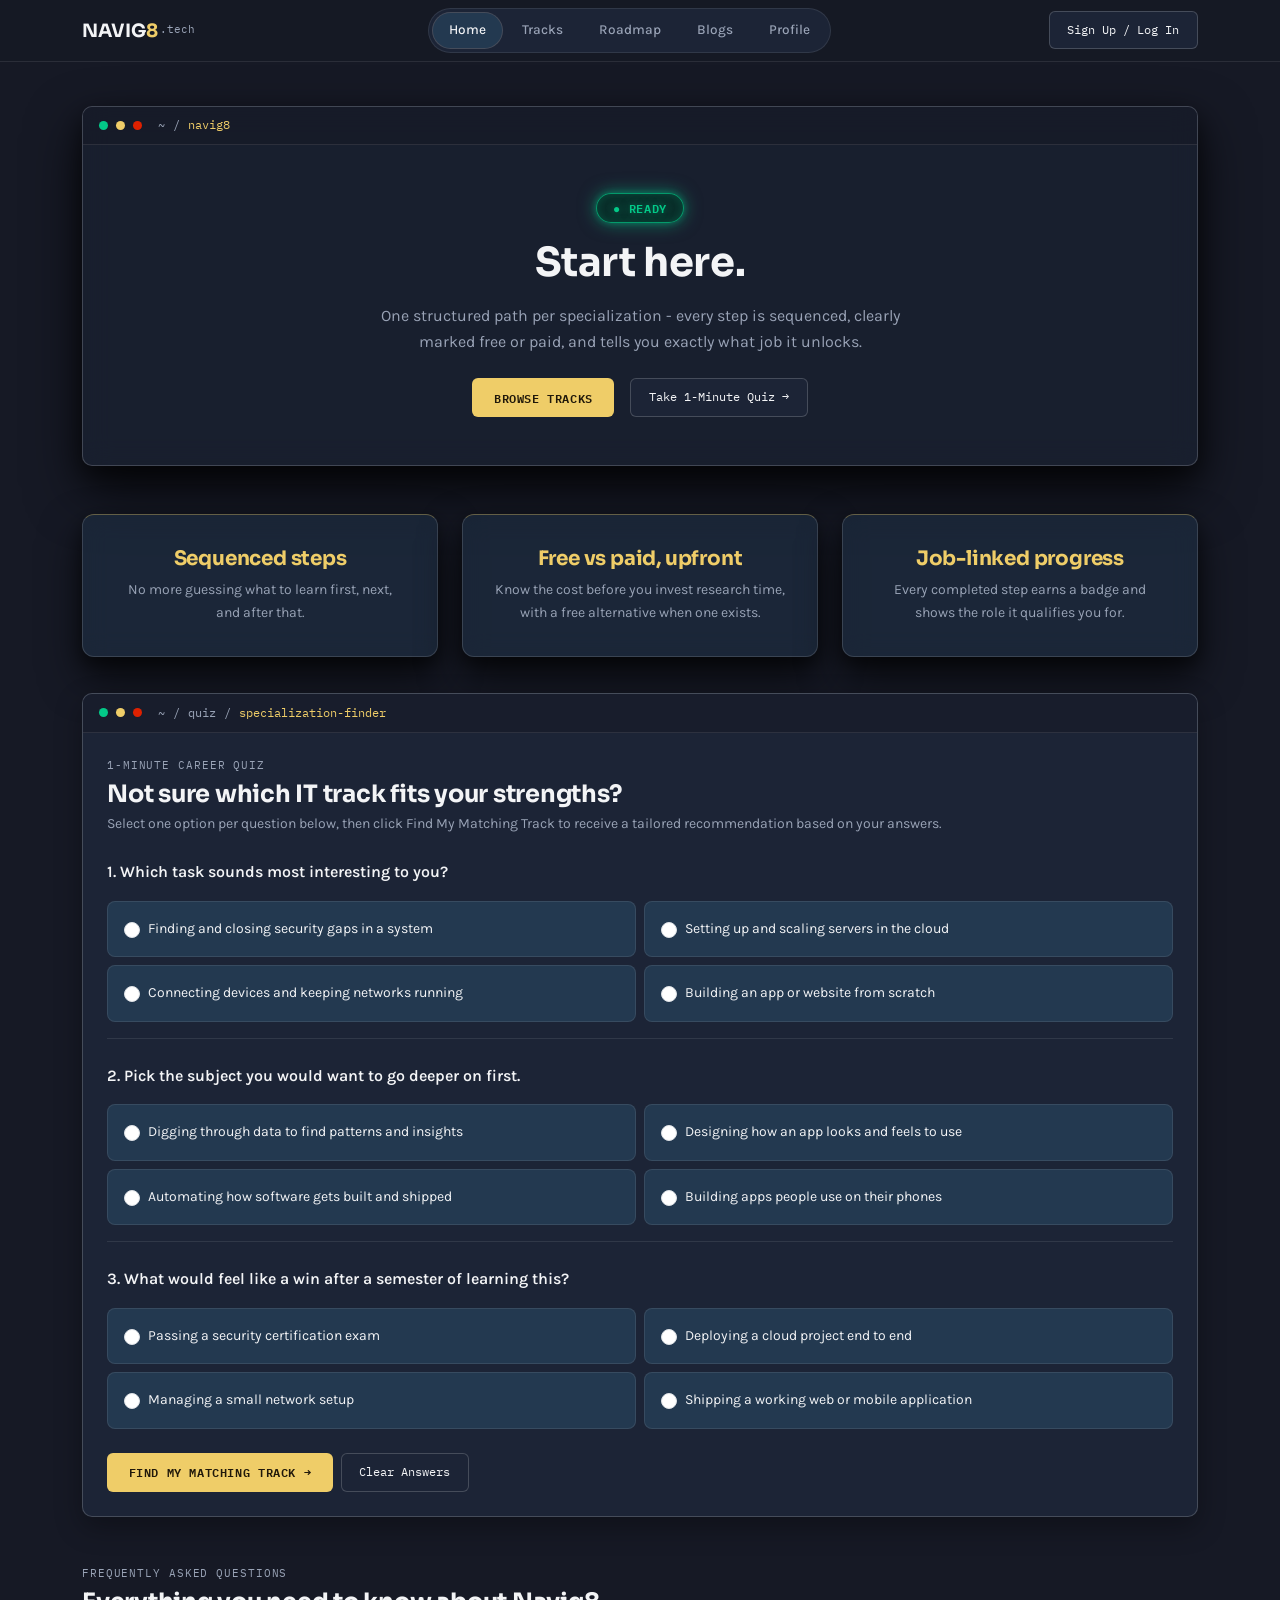
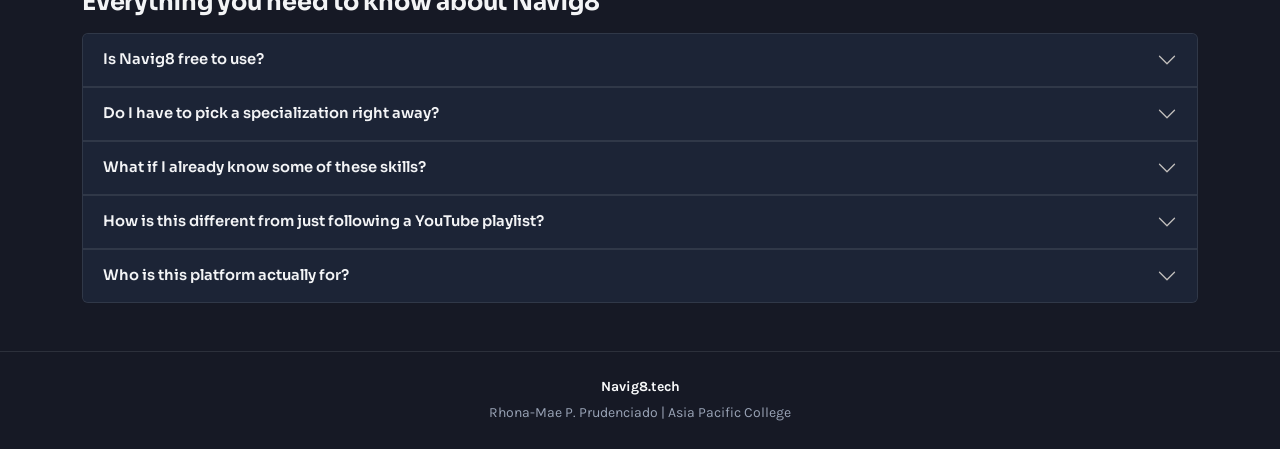
==== commit e59856d2: "style: center-align value cards and neutralize hero card borders" ====
--- a/index.html
+++ b/index.html
@@ -78,9 +78,6 @@
 
     <!-- Bootstrap Hero Card, Breadcrumbs, and Status Badge -->
     <section class="card win-card floating-win-card mb-4">
-      <div class="bracket-tl"></div>
-      <div class="bracket-br"></div>
-
       <div class="card-header d-flex align-items-center gap-2">
         <span class="cdot green"></span>
         <span class="cdot gold"></span>
@@ -113,7 +110,7 @@
     <section class="row g-4 my-4 pb-2" aria-label="Platform Highlights">
       <div class="col-12 col-md-4">
         <div class="card floating-card h-100 p-3">
-          <div class="card-body">
+          <div class="card-body text-center">
             <h2 class="h5 fw-bold text-gold mb-2">Sequenced steps</h2>
             <p class="card-text text-muted-custom small mb-0">
               No more guessing what to learn first, next, and after that.
@@ -124,7 +121,7 @@
 
       <div class="col-12 col-md-4">
         <div class="card floating-card h-100 p-3">
-          <div class="card-body">
+          <div class="card-body text-center">
             <h2 class="h5 fw-bold text-gold mb-2">Free vs paid, upfront</h2>
             <p class="card-text text-muted-custom small mb-0">
               Know the cost before you invest research time, with a free alternative when one exists.
@@ -135,7 +132,7 @@
 
       <div class="col-12 col-md-4">
         <div class="card floating-card h-100 p-3">
-          <div class="card-body">
+          <div class="card-body text-center">
             <h2 class="h5 fw-bold text-gold mb-2">Job-linked progress</h2>
             <p class="card-text text-muted-custom small mb-0">
               Every completed step earns a badge and shows the role it qualifies you for.
--- a/style.css
+++ b/style.css
@@ -243,8 +243,7 @@
   background-color: rgba(28, 36, 54, 0.56) !important;
   backdrop-filter: blur(14px);
   -webkit-backdrop-filter: blur(14px);
-  border: 1px solid rgba(255, 255, 255, 0.16) !important;
-  border-top: 1px solid rgba(239, 205, 104, 0.42) !important;
+  border: 1px solid var(--border-medium) !important;
   box-shadow: 0 24px 54px rgba(0, 0, 0, 0.72), 0 10px 24px rgba(0, 0, 0, 0.5) !important;
   transform: translateY(-4px);
   transition: transform 0.25s ease, box-shadow 0.25s ease, border-color 0.25s ease, background-color 0.25s ease;
@@ -252,9 +251,9 @@
 
 .floating-win-card:hover {
   background-color: rgba(28, 36, 54, 0.68) !important;
-  border-color: rgba(239, 205, 104, 0.55) !important;
+  border-color: rgba(255, 255, 255, 0.28) !important;
   transform: translateY(-8px);
-  box-shadow: 0 32px 64px rgba(0, 0, 0, 0.82), 0 0 26px rgba(239, 205, 104, 0.14) !important;
+  box-shadow: 0 32px 64px rgba(0, 0, 0, 0.82), 0 0 26px rgba(0, 0, 0, 0.5) !important;
 }
 
 /* Glowing status pills */
